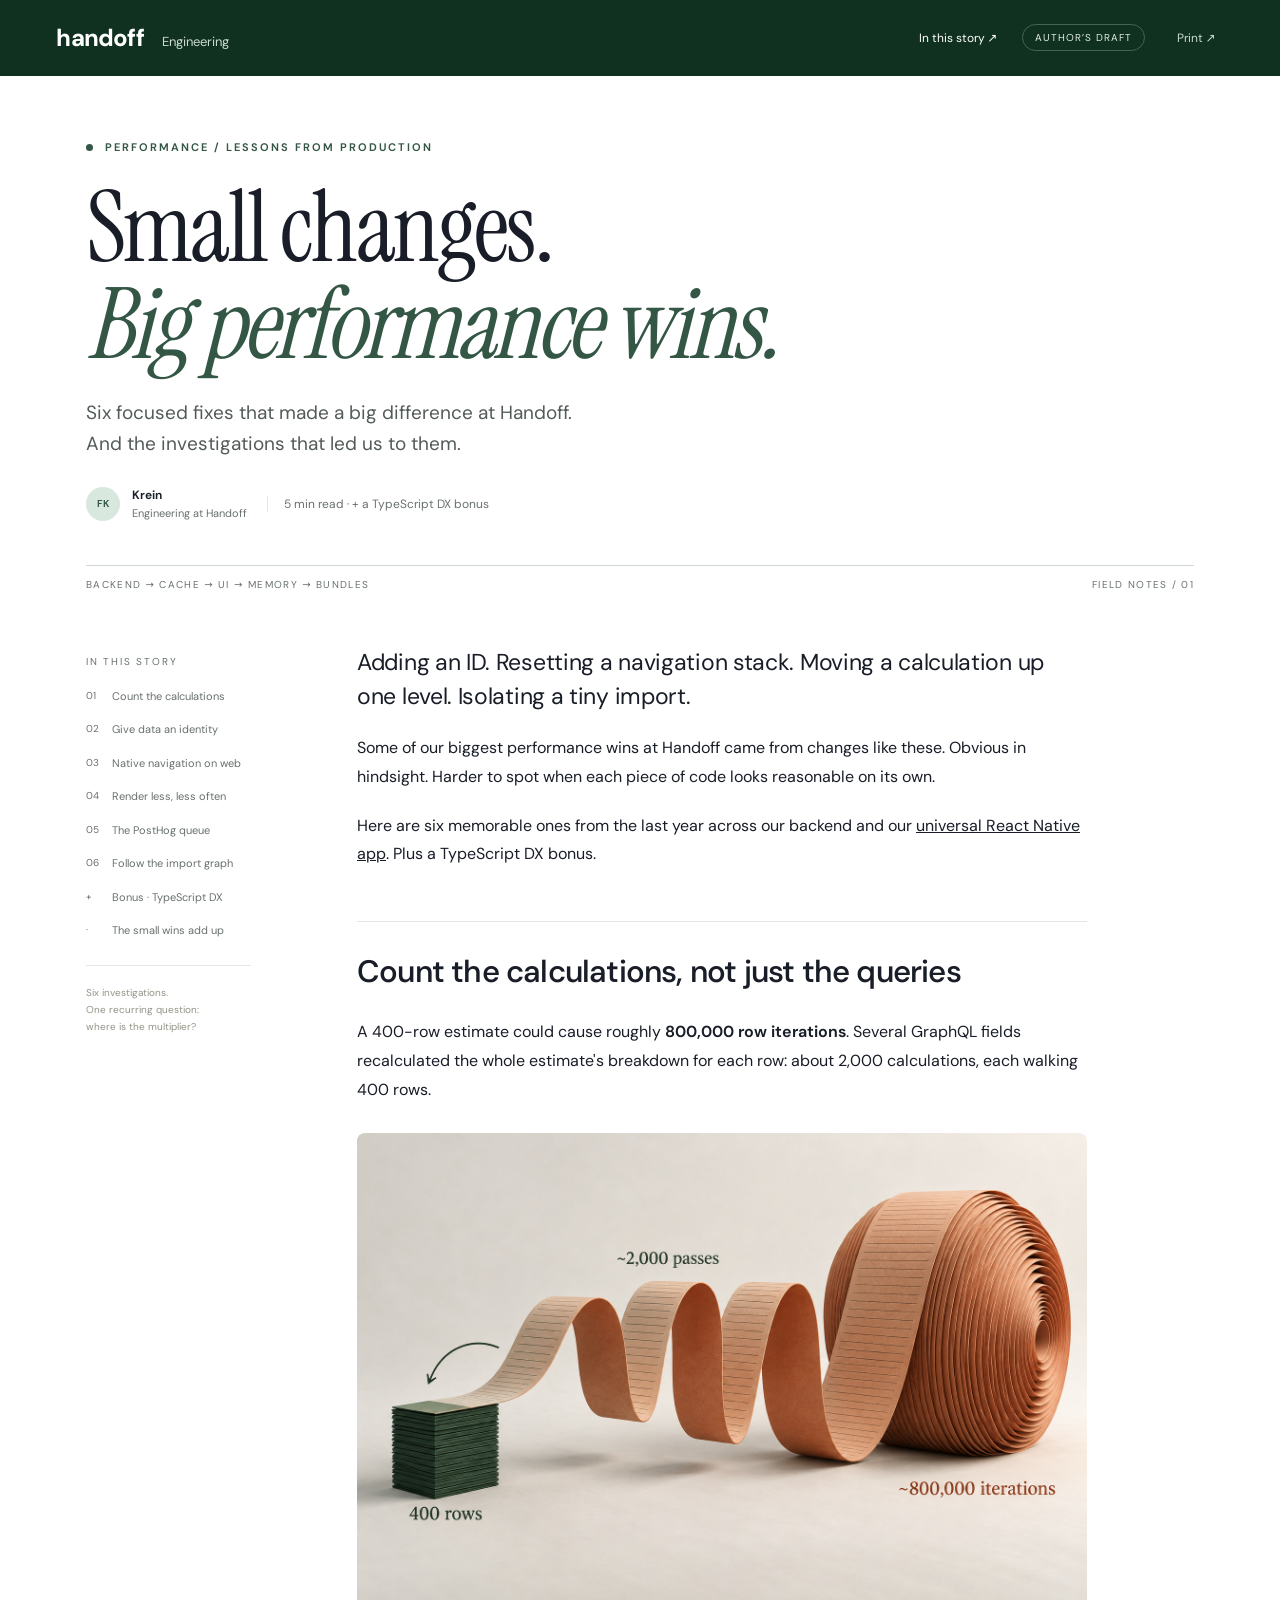
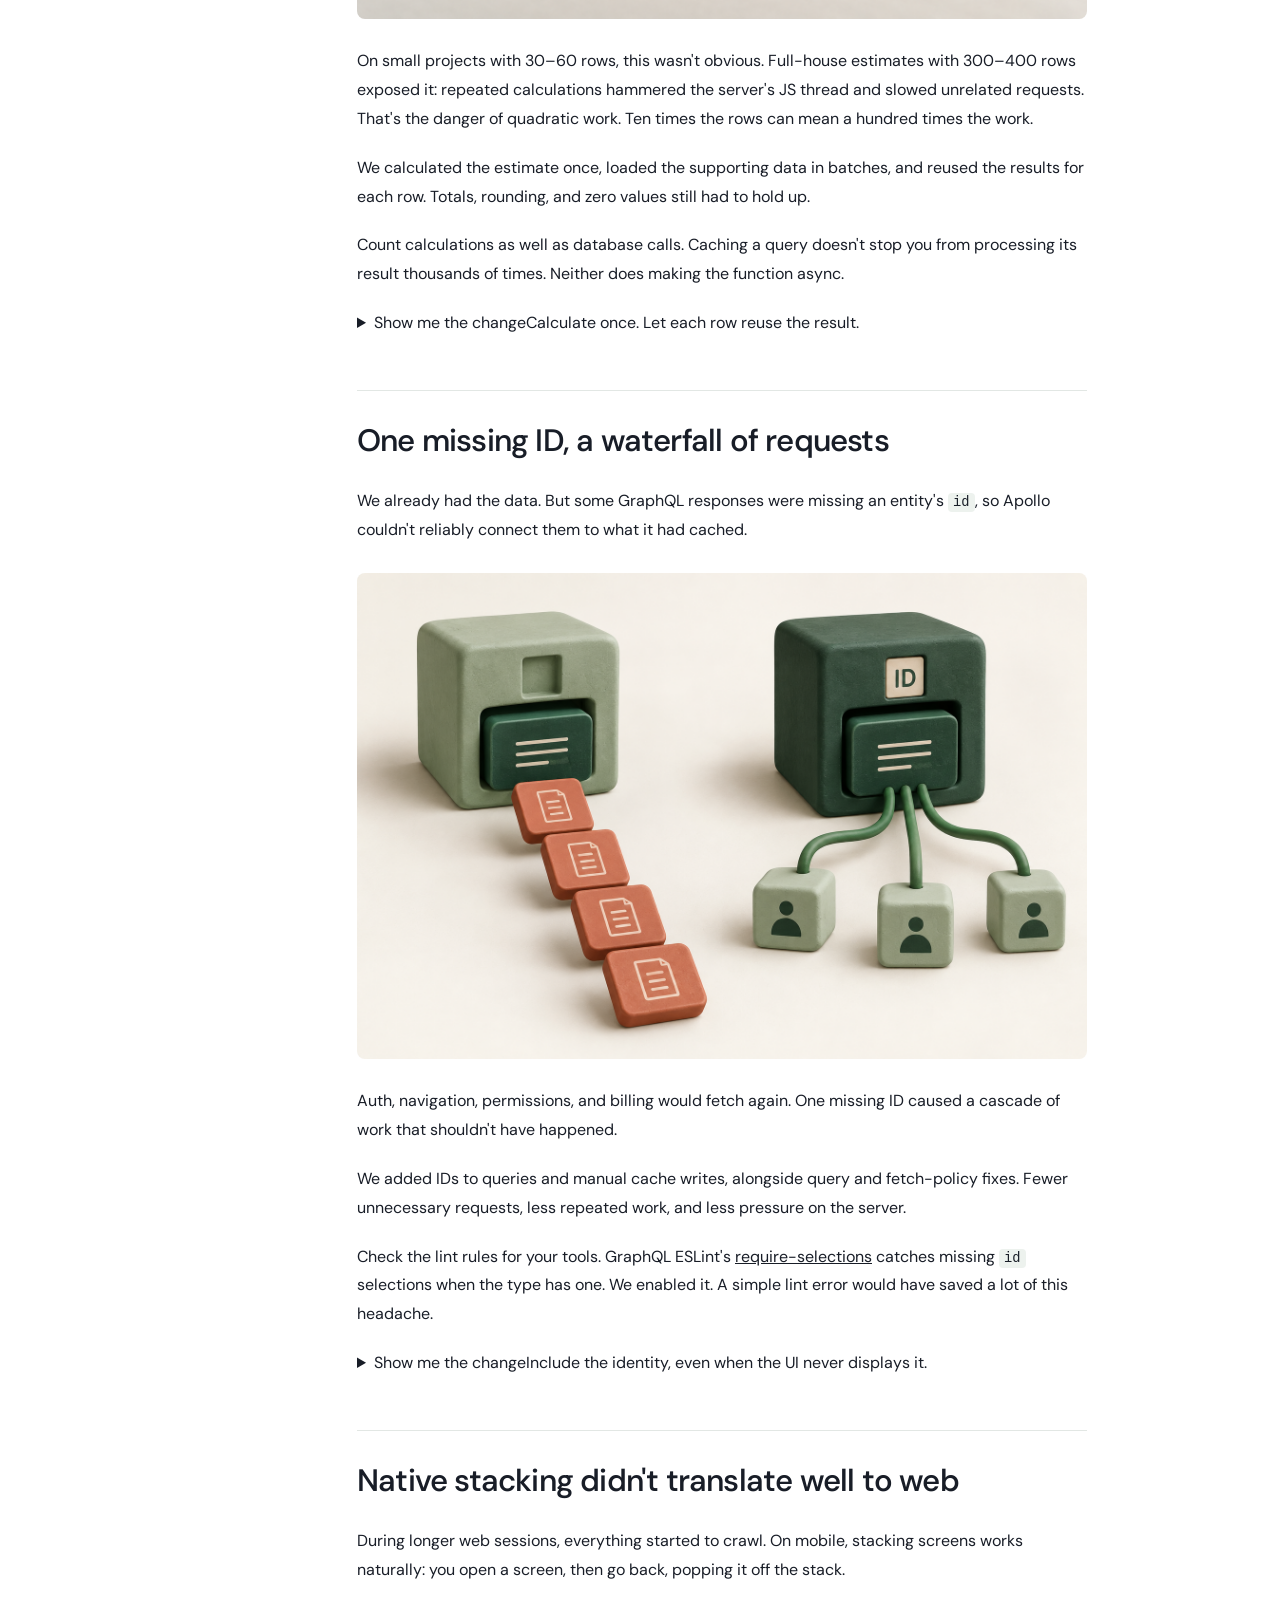
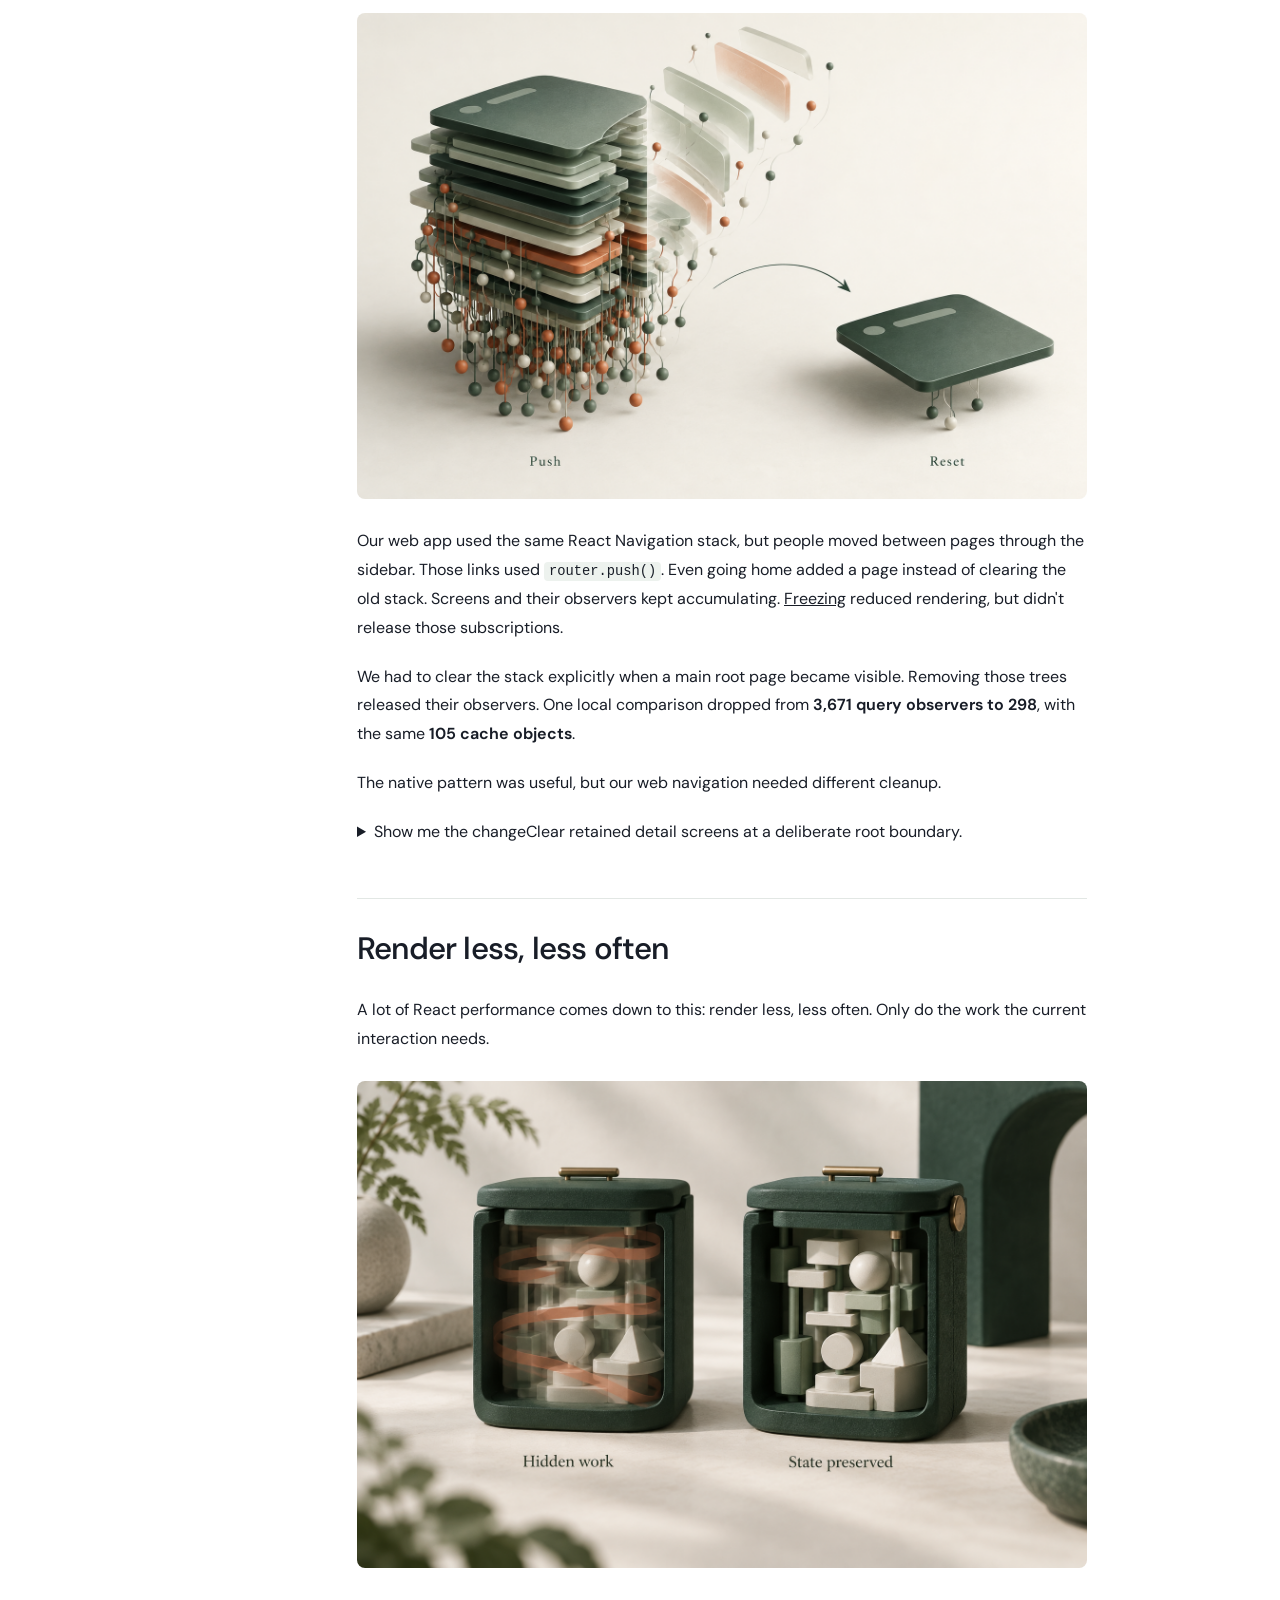
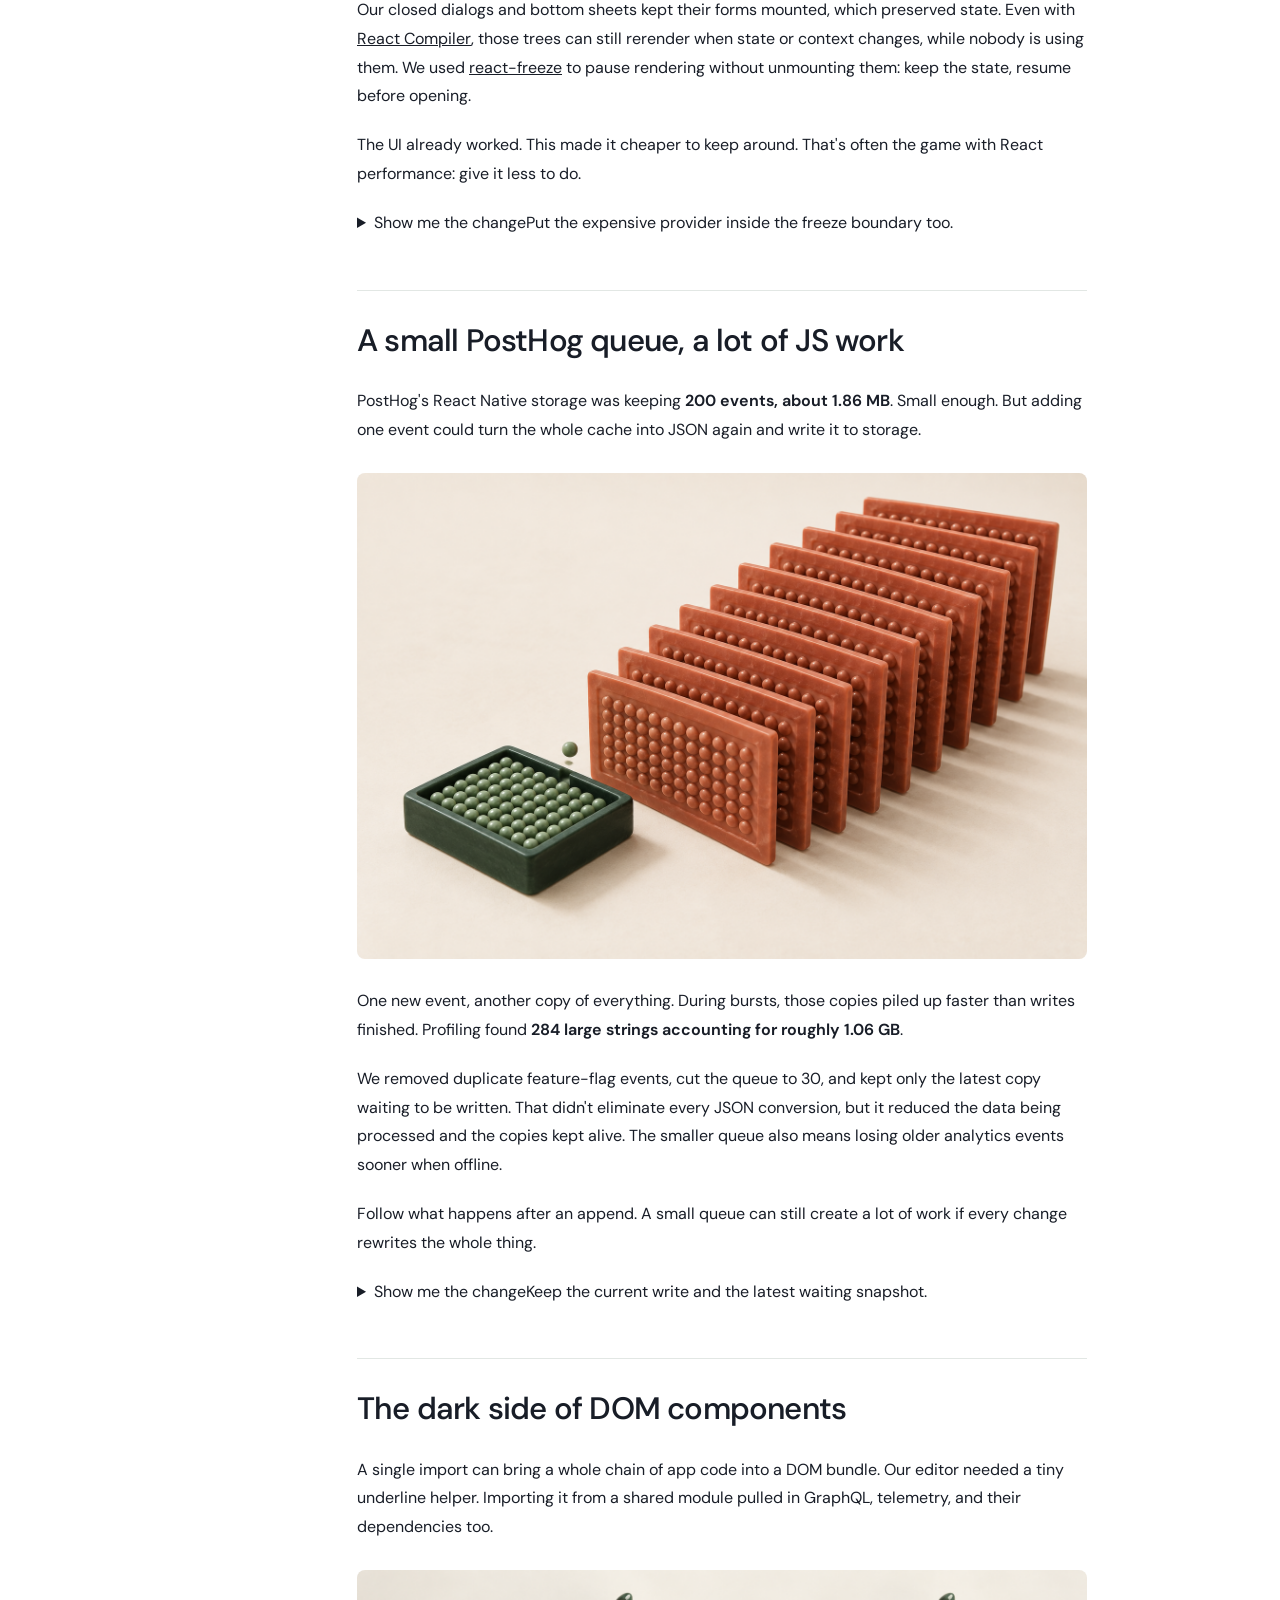
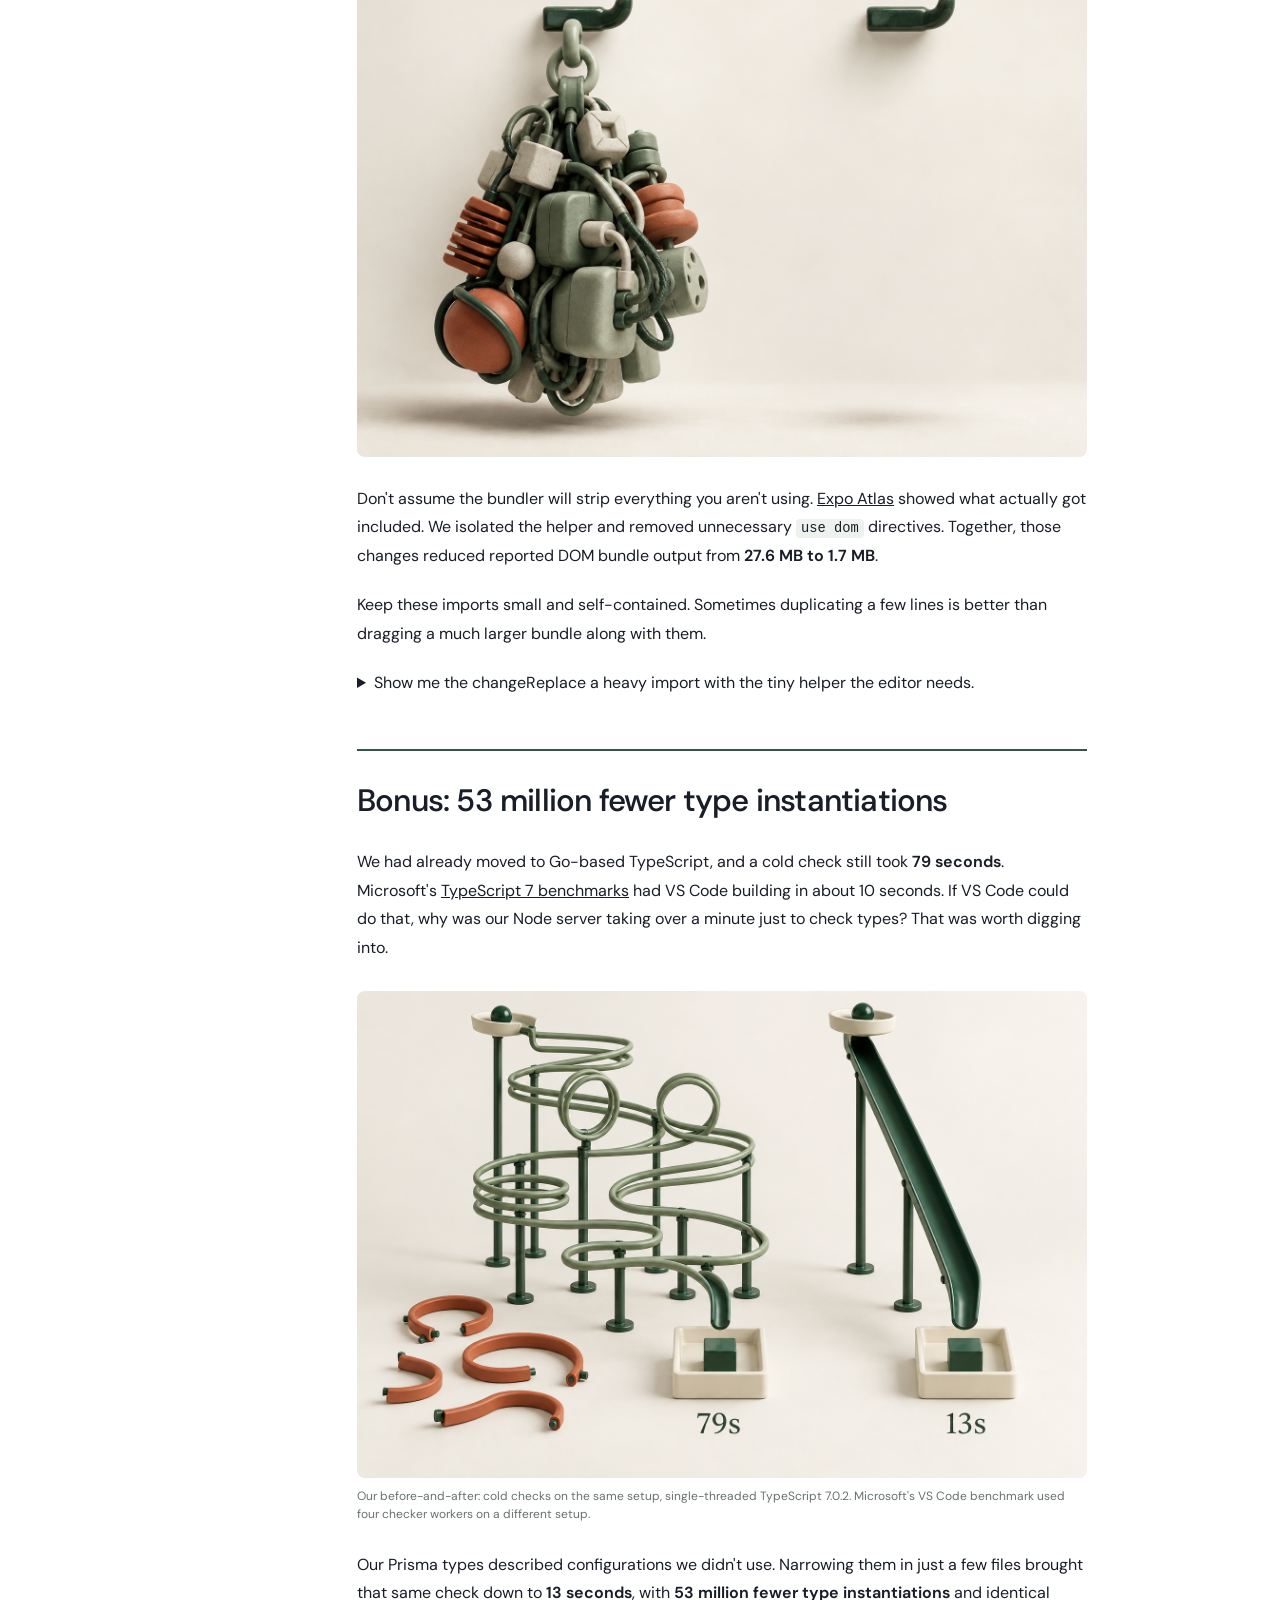
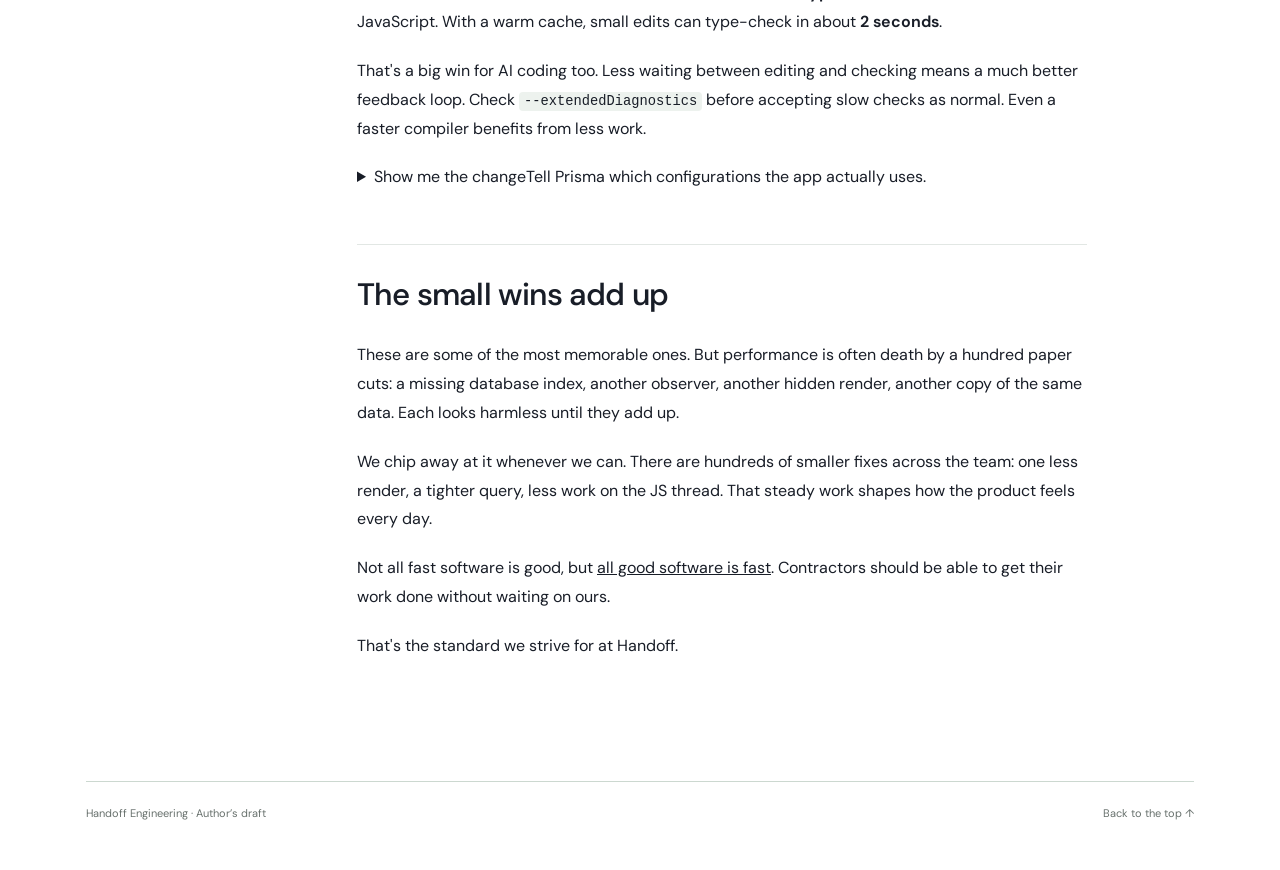
==== public/index.html @ d1b52119 "feat(blog): add implementation deep dives to every performance lesson" ====
<!doctype html>
<html lang="en">
  <head>
    <meta charset="utf-8" />
    <meta name="viewport" content="width=device-width, initial-scale=1" />
    <meta
      name="description"
      content="Six performance lessons from Handoff: repeated calculations, cache identity, retained screens, hidden sheets, serialized copies, and DOM bundles. Plus a TypeScript DX bonus."
    />
    <meta name="robots" content="noindex" />
    <meta property="og:type" content="article" />
    <meta property="og:title" content="Small changes, big performance wins" />
    <meta property="og:description" content="Six performance lessons from Handoff, plus a TypeScript DX bonus. By Krein." />
    <meta property="og:url" content="https://handoff-performance-lessons.fkrein.workers.dev/" />
    <meta property="og:image" content="https://handoff-performance-lessons.fkrein.workers.dev/images/01-quadratic-work.png" />
    <meta property="og:image:alt" content="A small stack of estimate rows becomes a huge looping ribbon of repeated work." />
    <meta name="twitter:card" content="summary_large_image" />
    <title>Small changes, big performance wins — Handoff Engineering</title>
    <style>
      @font-face {
        font-family: Instrument;
        src: url(serif.woff2) format('woff2');
        font-display: swap;
      }
      @font-face {
        font-family: DM;
        src: url(sans.woff2) format('woff2');
        font-weight: 100 900;
        font-display: swap;
      }
      :root {
        --bg: #f6f4ee;
        --ink: #252920;
        --muted: #707367;
        --line: #dedfd4;
        --orange: #bc4e2b;
        --green: #3c5747;
        --paper: #fffef9;
      }
      * {
        box-sizing: border-box;
      }
      html {
        scroll-behavior: smooth;
        scroll-padding-top: 100px;
      }
      body {
        margin: 0;
        background: var(--bg);
        color: var(--ink);
        font-family: DM, system-ui, sans-serif;
        -webkit-font-smoothing: antialiased;
      }
      a {
        color: inherit;
      }
      button {
        font: inherit;
        cursor: pointer;
      }
      header {
        height: 76px;
        display: flex;
        align-items: center;
        justify-content: space-between;
        border-bottom: 1px solid var(--line);
        padding: 0 4.4vw;
        gap: 16px;
      }
      .brand {
        text-decoration: none;
        font-weight: 750;
        letter-spacing: -0.8px;
        font-size: 24px;
      }
      .brand span {
        font-weight: 400;
        color: var(--muted);
        font-size: 13px;
        letter-spacing: 0;
        margin-left: 18px;
      }
      .top-actions {
        display: flex;
        align-items: center;
        gap: 24px;
        font-size: 12px;
      }
      .top-actions a {
        text-decoration: none;
      }
      .draft-pill {
        border: 1px solid var(--line);
        border-radius: 30px;
        padding: 6px 12px;
        font-size: 10px;
        text-transform: uppercase;
        letter-spacing: 1px;
      }
      .print {
        border: 0;
        background: none;
        padding: 8px;
        color: var(--muted);
      }
      .reading-progress {
        position: fixed;
        top: 0;
        left: 0;
        height: 3px;
        background: var(--orange);
        width: 0;
        z-index: 20;
      }
      .hero {
        max-width: 1180px;
        margin: auto;
        padding: 76px 36px 54px;
      }
      .eyebrow {
        text-transform: uppercase;
        letter-spacing: 2px;
        color: var(--orange);
        font-size: 11px;
        font-weight: 650;
        display: flex;
        gap: 12px;
        align-items: center;
      }
      .eyebrow:before {
        content: '';
        width: 7px;
        height: 7px;
        background: var(--orange);
        border-radius: 50%;
      }
      h1 {
        font-family: Instrument, Georgia, serif;
        font-size: clamp(60px, 7.7vw, 104px);
        line-height: 0.98;
        letter-spacing: -2.8px;
        font-weight: 400;
        margin: 26px 0 25px;
      }
      h1 em {
        font-weight: 400;
        color: var(--orange);
      }
      .dek {
        font-size: 19px;
        line-height: 1.6;
        color: #606456;
        max-width: 550px;
        margin-bottom: 28px;
      }
      .byline {
        display: flex;
        align-items: center;
        gap: 12px;
        font-size: 12px;
      }
      .avatar {
        height: 34px;
        width: 34px;
        background: #e1e6d6;
        color: var(--green);
        display: grid;
        place-items: center;
        border-radius: 50%;
        font-size: 10px;
        font-weight: 650;
      }
      .byline strong {
        font-weight: 650;
      }
      .byline small {
        display: block;
        color: var(--muted);
        font-size: 11px;
        margin-top: 3px;
      }
      .byline .readtime {
        border-left: 1px solid var(--line);
        padding-left: 16px;
        margin-left: 8px;
        color: var(--muted);
      }
      .hero-rule {
        display: flex;
        justify-content: space-between;
        border-top: 1px solid var(--ink);
        padding-top: 12px;
        margin-top: 44px;
        color: var(--muted);
        font-size: 10px;
        text-transform: uppercase;
        letter-spacing: 1.3px;
      }
      .layout {
        max-width: 1180px;
        margin: auto;
        display: grid;
        grid-template-columns: 205px minmax(0, 730px);
        column-gap: 66px;
        padding: 0 36px 100px;
        align-items: start;
      }
      .contents {
        position: sticky;
        top: 44px;
        padding-top: 10px;
      }
      .contents-title {
        font-size: 10px;
        text-transform: uppercase;
        letter-spacing: 1.8px;
        color: var(--muted);
        margin-bottom: 20px;
      }
      .contents a {
        display: flex;
        gap: 10px;
        text-decoration: none;
        font-size: 11px;
        line-height: 1.5;
        margin: 0 0 17px;
        color: var(--muted);
        transition: color 0.2s;
      }
      .contents a span {
        font-size: 10px;
        min-width: 16px;
        font-variant-numeric: tabular-nums;
      }
      .contents a:hover,
      .contents a.active {
        color: var(--orange);
      }
      .contents .bottom-note {
        font-size: 10px;
        line-height: 1.7;
        color: #929487;
        border-top: 1px solid var(--line);
        padding-top: 18px;
        margin-top: 26px;
        max-width: 165px;
      }
      article {
        min-width: 0;
        font-size: 16px;
        line-height: 1.85;
      }
      article > p:first-child {
        font-size: 23px;
        line-height: 1.5;
        letter-spacing: -0.3px;
        margin-top: 0;
      }
      p {
        margin: 0 0 23px;
      }
      strong {
        font-weight: 650;
      }
      h2 {
        font-family: Instrument, Georgia, serif;
        font-weight: 400;
        font-size: 42px;
        line-height: 1.12;
        letter-spacing: -0.6px;
        margin: 0 0 26px;
        max-width: 650px;
      }
      .essay-section {
        margin-top: 65px;
        padding-top: 36px;
        border-top: 1px solid var(--line);
      }
      .essay-section > p:last-child strong {
        font-weight: 400;
      }
      code {
        font-size: 0.86em;
        background: #eaece2;
        padding: 2px 5px;
        border-radius: 4px;
      }
      ol {
        padding-left: 23px;
        margin: 20px 0 28px;
      }
      li {
        padding-left: 6px;
        margin-bottom: 9px;
      }
      table {
        border-collapse: collapse;
        width: 100%;
        font-size: 12px;
        line-height: 1.5;
        margin: 28px 0 32px;
      }
      th {
        text-align: left;
        color: var(--muted);
        font-size: 10px;
        text-transform: uppercase;
        letter-spacing: 0.6px;
        font-weight: 600;
      }
      td,
      th {
        padding: 14px 10px;
        border-bottom: 1px solid var(--line);
      }
      th:first-child,
      td:first-child {
        padding-left: 0;
      }
      td:not(:first-child) {
        font-variant-numeric: tabular-nums;
      }
      .visual {
        background: var(--paper);
        border: 1px solid var(--line);
        border-radius: 4px;
        margin: 30px 0 32px;
        padding: 25px 26px 20px;
        font-size: 13px;
        line-height: 1.5;
      }
      .fig-label {
        font-size: 9px;
        text-transform: uppercase;
        letter-spacing: 1.4px;
        color: var(--muted);
        display: flex;
        align-items: center;
        justify-content: space-between;
        gap: 12px;
        margin-bottom: 27px;
      }
      .fig-label > span {
        font-size: 8px;
        background: #ecefe4;
        color: var(--green);
        padding: 4px 7px;
        border-radius: 3px;
        white-space: nowrap;
      }
      figcaption {
        font-size: 10px;
        line-height: 1.7;
        color: var(--muted);
        margin-top: 20px;
      }
      .equation {
        display: flex;
        justify-content: space-between;
        align-items: center;
        gap: 10px;
        padding: 0 0 25px;
      }
      .equation output {
        font-family: Instrument, Georgia, serif;
        font-size: 43px;
        line-height: 1.2;
        letter-spacing: -1px;
        font-variant-numeric: lining-nums tabular-nums;
      }
      .equation small {
        display: block;
        font-size: 10px;
        color: var(--muted);
        margin-top: 5px;
      }
      .equation b {
        font-weight: 400;
        font-size: 20px;
        color: #a8ad9e;
      }
      .accent {
        color: var(--orange);
      }
      .slider-label {
        display: flex;
        justify-content: space-between;
        font-size: 10px;
        color: var(--muted);
        margin-top: 10px;
      }
      input[type='range'] {
        width: 100%;
        accent-color: var(--orange);
        margin: 13px 0 20px;
        cursor: pointer;
      }
      .once {
        background: #edf1e5;
        padding: 13px 15px;
        display: flex;
        justify-content: space-between;
        gap: 16px;
        font-size: 10px;
        color: var(--green);
        align-items: center;
      }
      .once strong {
        font-size: 12px;
        white-space: nowrap;
      }
      .flow {
        display: flex;
        align-items: stretch;
        gap: 10px;
      }
      .flow > div {
        flex: 1;
        min-width: 0;
        background: #f0f2e9;
        padding: 14px 10px;
      }
      .flow .bad {
        background: #f8e9df;
      }
      .flow small {
        font-size: 9px;
        color: var(--muted);
      }
      .flow strong {
        display: block;
        font-size: 11px;
        margin: 6px 0;
      }
      .flow span {
        font-size: 9px;
        color: var(--muted);
        display: block;
      }
      .flow i {
        align-self: center;
        font-style: normal;
        color: var(--muted);
      }
      .result-line {
        border-top: 1px solid var(--line);
        margin-top: 23px;
        padding-top: 15px;
        display: flex;
        justify-content: space-between;
        align-items: center;
        gap: 12px;
        font-size: 10px;
      }
      .result-line > span {
        color: var(--muted);
      }
      .result-line strong {
        color: var(--green);
        text-align: right;
        font-size: 11px;
      }
      .result-line s {
        color: var(--muted);
        font-weight: 400;
      }
      .bar-row {
        display: grid;
        grid-template-columns: 43px 1fr 55px;
        align-items: center;
        gap: 13px;
        margin: 17px 0;
        font-size: 10px;
      }
      .bar-row strong {
        text-align: right;
        font-variant-numeric: tabular-nums;
      }
      .bar-track {
        background: #f0f0e8;
        height: 20px;
      }
      .bar {
        height: 100%;
        min-width: 4px;
      }
      .bar.before {
        background: #dba18a;
      }
      .bar.after {
        background: var(--green);
      }
      .states {
        display: grid;
        grid-template-columns: repeat(3, 1fr);
        gap: 20px;
      }
      .states > div {
        border-right: 1px solid var(--line);
      }
      .states > div:last-child {
        border: 0;
      }
      .state-dot {
        width: 12px;
        height: 12px;
        display: block;
        margin-bottom: 18px;
        border-radius: 50%;
      }
      .live {
        background: var(--orange);
      }
      .frozen {
        background: #91a9b6;
      }
      .released {
        border: 1px dashed var(--green);
      }
      .states h3 {
        font-family: Instrument, Georgia, serif;
        font-size: 26px;
        font-weight: 400;
        margin: 0 0 8px;
      }
      .states p {
        font-size: 10px;
        color: var(--muted);
        margin: 0;
        line-height: 1.7;
      }
      .memory {
        display: flex;
        justify-content: space-around;
        align-items: center;
        padding: 0 0 12px;
        text-align: center;
      }
      .memory strong {
        display: block;
        font-family: Instrument, Georgia, serif;
        font-size: 36px;
        font-weight: 400;
        margin-top: 14px;
      }
      .memory span {
        display: block;
        font-size: 10px;
        color: var(--muted);
      }
      .queue-icon {
        width: 46px;
        height: 55px;
        background: #e4ebd9;
        border: 1px solid #c3d0b3;
        display: grid;
        place-items: center;
        margin: auto;
        color: var(--green);
        font-size: 33px;
      }
      .copy-arrow {
        font-size: 9px;
        color: var(--muted);
      }
      .copy-arrow b {
        display: block;
        font-size: 20px;
        letter-spacing: 5px;
        margin-top: 8px;
        color: #b6baa9;
      }
      .paper-stack {
        position: relative;
        width: 60px;
        height: 55px;
        margin: auto;
      }
      .paper-stack i {
        position: absolute;
        width: 40px;
        height: 48px;
        top: 0;
        left: 0;
        border: 1px solid #d7aa92;
        background: #f5ddcd;
        transform: rotate(-10deg);
      }
      .paper-stack i:nth-child(2) {
        left: 7px;
        top: 2px;
        transform: rotate(0);
      }
      .paper-stack i:nth-child(3) {
        left: 14px;
        top: 4px;
        transform: rotate(8deg);
      }
      .paper-stack i:nth-child(4) {
        left: 21px;
        top: 6px;
        transform: rotate(15deg);
      }
      .import-map {
        display: flex;
        align-items: center;
        gap: 25px;
        margin-bottom: 17px;
      }
      .import-node {
        padding: 12px 16px;
        border: 1px solid #c7ccbd;
        white-space: nowrap;
        font-size: 11px;
      }
      .import-path {
        border-left: 2px solid #d99b7e;
        padding-left: 16px;
        position: relative;
      }
      .import-path:before {
        content: '';
        position: absolute;
        width: 25px;
        left: -27px;
        top: 50%;
        height: 1px;
        background: #c7ccbd;
      }
      .import-path span {
        font-size: 11px;
        display: block;
      }
      .import-path b {
        font-size: 9px;
        font-weight: 400;
        color: var(--orange);
      }
      .clean .import-path {
        border-color: var(--green);
      }
      .clean .import-path b {
        color: var(--green);
      }
      .bonus {
        border-top: 2px solid var(--green);
      }
      .dx-visual {
        background: #eff2e8;
        border-color: #d7ddc9;
      }
      .dx-metric {
        display: flex;
        align-items: center;
        gap: 24px;
        margin-bottom: 26px;
      }
      .dx-metric > strong {
        font-family: Instrument, Georgia, serif;
        font-size: 86px;
        line-height: 1;
        font-weight: 400;
        color: var(--green);
        letter-spacing: -4px;
      }
      .dx-metric > strong span {
        font-size: 54px;
      }
      .dx-metric > div {
        font-size: 14px;
      }
      .dx-metric small {
        display: block;
        font-size: 11px;
        color: var(--muted);
        margin-top: 4px;
      }
      footer {
        max-width: 1108px;
        margin: 0 auto;
        border-top: 1px solid var(--ink);
        padding: 24px 0 50px;
        display: flex;
        justify-content: space-between;
        font-size: 11px;
        color: var(--muted);
      }
      footer a {
        text-decoration: none;
      }
      .mobile-contents {
        display: none;
      }
      .sr-only {
        position: absolute;
        width: 1px;
        height: 1px;
        padding: 0;
        margin: -1px;
        overflow: hidden;
        clip: rect(0, 0, 0, 0);
        white-space: nowrap;
        border: 0;
      }
      a:focus-visible,
      button:focus-visible,
      input:focus-visible,
      summary:focus-visible {
        outline: 2px solid var(--orange);
        outline-offset: 5px;
      }
      @media (min-width: 1500px) {
        .hero {
          padding-top: 100px;
        }
        .layout {
          column-gap: 90px;
        }
      }
      @media (max-width: 1000px) {
        .layout {
          grid-template-columns: 160px minmax(0, 1fr);
          gap: 35px;
        }
        .contents a {
          font-size: 10px;
        }
        .equation output {
          font-size: 35px;
        }
        .hero {
          padding-top: 55px;
        }
        footer {
          margin: 0 36px;
        }
      }
      @media (max-width: 760px) {
        header {
          height: 65px;
          padding: 0 23px;
        }
        .brand {
          font-size: 22px;
        }
        .brand span {
          display: none;
        }
        .top-actions {
          gap: 12px;
        }
        .top-actions > a {
          display: none;
        }
        .print {
          font-size: 11px;
        }
        .hero {
          padding: 43px 23px 29px;
        }
        h1 {
          font-size: 65px;
          letter-spacing: -1.6px;
          line-height: 1.01;
          margin: 24px 0;
        }
        .dek {
          font-size: 16px;
          line-height: 1.6;
        }
        .hero-rule {
          margin-top: 29px;
          font-size: 8px;
          letter-spacing: 0.7px;
        }
        .eyebrow {
          font-size: 9px;
          letter-spacing: 1.5px;
        }
        .layout {
          display: block;
          padding: 0 23px 65px;
        }
        .contents {
          display: none;
        }
        .mobile-contents {
          display: block;
          margin: 0 0 30px;
          border-bottom: 1px solid var(--line);
          padding: 0 0 16px;
          font-size: 11px;
        }
        .mobile-contents summary {
          cursor: pointer;
          color: var(--muted);
        }
        .mobile-contents nav {
          display: grid;
          gap: 11px;
          padding-top: 20px;
        }
        .mobile-contents a {
          text-decoration: none;
        }
        .mobile-contents a span {
          display: inline-block;
          width: 30px;
          color: var(--orange);
        }
        article {
          font-size: 15px;
          line-height: 1.85;
        }
        article > p:first-child {
          font-size: 22px;
        }
        h2 {
          font-size: 36px;
          margin-bottom: 22px;
        }
        .essay-section {
          margin-top: 46px;
          padding-top: 28px;
        }
        .visual {
          padding: 20px 16px 17px;
          margin: 25px -5px;
          border-radius: 3px;
        }
        .fig-label {
          font-size: 8px;
          letter-spacing: 0.7px;
          margin-bottom: 22px;
        }
        .fig-label > span {
          font-size: 7px;
        }
        .equation {
          gap: 7px;
        }
        .equation output {
          font-size: 32px;
          letter-spacing: -0.7px;
        }
        .equation small {
          font-size: 8px;
          max-width: 88px;
        }
        .equation b {
          font-size: 14px;
        }
        .once {
          display: block;
          font-size: 9px;
          padding: 12px;
        }
        .once strong {
          display: block;
          margin-top: 5px;
        }
        .flow {
          gap: 5px;
        }
        .flow > div {
          padding: 9px 7px;
        }
        .flow small {
          font-size: 8px;
        }
        .flow strong {
          font-size: 10px;
        }
        .flow span {
          font-size: 8px;
        }
        .flow i {
          font-size: 11px;
        }
        .result-line {
          align-items: start;
          font-size: 9px;
          gap: 14px;
        }
        .result-line strong {
          font-size: 10px;
        }
        .states {
          gap: 12px;
        }
        .states h3 {
          font-size: 23px;
        }
        .states p {
          font-size: 9px;
        }
        .memory strong {
          font-size: 31px;
        }
        .memory span {
          font-size: 9px;
        }
        .copy-arrow {
          font-size: 8px;
          max-width: 70px;
        }
        .import-node {
          padding: 10px;
          font-size: 10px;
        }
        .import-map {
          gap: 20px;
        }
        .import-path {
          padding-left: 10px;
        }
        .import-path:before {
          width: 20px;
          left: -22px;
        }
        .import-path span {
          font-size: 10px;
        }
        .import-path b {
          font-size: 8px;
        }
        table {
          font-size: 10px;
        }
        th {
          font-size: 8px;
        }
        td,
        th {
          padding: 12px 7px;
        }
        footer {
          margin: 0 23px;
          padding-bottom: 30px;
          font-size: 10px;
          gap: 20px;
        }
        .dx-metric > strong {
          font-size: 76px;
        }
        .byline .readtime {
          font-size: 10px;
        }
        .bar-row {
          grid-template-columns: 38px 1fr 48px;
          gap: 9px;
        }
      }
      @media (prefers-reduced-motion: reduce) {
        html {
          scroll-behavior: auto;
        }
        * {
          transition: none !important;
        }
      }
      @media print {
        body {
          background: white;
        }
        header,
        .contents,
        .mobile-contents,
        .reading-progress,
        .print {
          display: none;
        }
        .hero {
          padding-top: 20px;
        }
        .hero h1 {
          font-size: 68px;
        }
        .layout {
          display: block;
          max-width: 800px;
        }
        .visual {
          break-inside: avoid;
        }
        h2 {
          break-after: avoid;
        }
        footer {
          display: none;
        }
        .essay-section {
          margin-top: 30px;
        }
        .hero-rule {
          margin-top: 20px;
        }
        input[type='range'] {
          display: none;
        }
      }
      .route-example {
        padding: 16px;
        background: #f6eee6;
        margin: 0 0 14px;
      }
      .route-example > small {
        font-size: 9px;
        color: var(--muted);
      }
      .route-chips {
        display: flex;
        flex-wrap: wrap;
        align-items: center;
        gap: 7px;
        margin-top: 12px;
      }
      .route-chips > span {
        background: #e4ebd9;
        border: 1px solid #bdcbb1;
        padding: 7px 10px;
        font-size: 10px;
      }
      .route-chips .retained {
        background: #f4ddce;
        border: 1px dashed #ce9f81;
      }
      .route-chips > i {
        font-size: 10px;
        font-style: normal;
        color: var(--green);
      }
      .route-example p {
        font-size: 10px;
        color: var(--muted);
        margin: 12px 0 0;
      }
      .route-example.cleaned {
        background: #edf1e5;
      }
      .repeat-note {
        font-size: 10px;
        color: var(--orange);
        padding: 14px 0;
        border-bottom: 1px solid var(--line);
      }
      .queue-work {
        display: grid;
        grid-template-columns: repeat(3, 1fr);
        gap: 16px;
        margin-top: 20px;
      }
      .queue-work strong {
        display: block;
        font-size: 10px;
        color: var(--green);
      }
      .queue-work small {
        display: block;
        font-size: 9px;
        color: var(--muted);
        line-height: 1.6;
        margin-top: 6px;
      }
      @media (max-width: 760px) {
        h1 {
          font-size: 57px;
        }
        .route-chips > span {
          font-size: 9px;
          padding: 7px;
        }
        .queue-work {
          gap: 10px;
        }
        .queue-work strong {
          font-size: 9px;
        }
        .queue-work small {
          font-size: 8px;
        }
      }
    </style>

    <style id="handoff-blog-polish">
      :root {
        --bg: #ffffff;
        --ink: #181d27;
        --muted: #68716d;
        --line: #e2e7e4;
        --orange: #335645;
        --green: #335645;
        --paper: #f9fbf9;
      }
      header {
        background: #113120;
        color: #fff;
        border-bottom-color: #113120;
      }
      .brand span,
      .print {
        color: #c9d9cf;
      }
      .draft-pill {
        border-color: #456452;
        color: #e3ede7;
      }
      .reading-progress {
        background: #80c99c;
      }
      .dek {
        color: #535b58;
      }
      .hero {
        padding-top: 64px;
      }
      .avatar {
        background: #d8e8df;
      }
      .hero-rule {
        border-top-color: #ccd8d0;
      }
      h2 {
        font-family: DM, system-ui, sans-serif;
        font-size: 31px;
        font-weight: 550;
        line-height: 1.3;
        letter-spacing: -0.8px;
      }
      article {
        line-height: 1.8;
      }
      p {
        margin-bottom: 20px;
      }
      .essay-section {
        margin-top: 52px;
        padding-top: 30px;
      }
      .visual {
        border-radius: 8px;
      }
      .fig-label > span,
      .once,
      .flow > div {
        background: #eaf2ed;
      }
      .flow .bad {
        background: #f4ebe5;
      }
      code {
        background: #edf2ee;
      }
      .bar-track {
        background: #e8ede9;
      }
      .dx-visual {
        background: #eff6f1;
        border-color: #d7e5dc;
      }
      .route-example.cleaned {
        background: #edf5ef;
      }
      .route-chips > span {
        background: #dcecdf;
        border-color: #bfd5c5;
      }
      .route-chips .retained {
        background: #f4e9e1;
        border-color: #c9ae99;
      }
      th {
        color: #53675b;
      }
      footer {
        border-top-color: #ccd8d0;
      }
      @media (max-width: 760px) {
        .hero {
          padding-top: 40px;
        }
        h2 {
          font-size: 27px;
          letter-spacing: -0.6px;
        }
        .essay-section {
          margin-top: 40px;
          padding-top: 25px;
        }
        .visual {
          border-radius: 6px;
        }
      }
      @media print {
        .hero {
          padding-top: 20px;
        }
      }
    </style>
    <style id="cache-waterfall-styles">
      .cache-cascade {
        padding: 25px 26px 18px;
      }
      .cascade-trigger {
        display: flex;
        align-items: center;
        gap: 12px;
        background: #f7ece5;
        border: 1px solid #ebd4c5;
        border-radius: 6px;
        padding: 15px;
      }
      .cascade-warning {
        display: grid;
        place-items: center;
        width: 24px;
        height: 24px;
        flex-shrink: 0;
        border: 1px solid #be8566;
        color: #97522d;
        border-radius: 50%;
        font-size: 13px;
        font-weight: 600;
      }
      .cascade-trigger strong {
        font-size: 12px;
        font-weight: 600;
        color: #744c36;
        display: block;
      }
      .cascade-trigger small {
        font-size: 10px;
        color: #917460;
        display: block;
        margin-top: 4px;
      }
      .cascade-down {
        margin-left: auto;
        color: #b9805d;
        font-size: 23px;
      }
      .waterfall-label {
        display: flex;
        justify-content: space-between;
        font-size: 8px;
        text-transform: uppercase;
        letter-spacing: 0.6px;
        color: var(--muted);
        margin: 24px 0 13px;
      }
      .waterfall-row {
        display: grid;
        grid-template-columns: 106px minmax(0, 1fr);
        align-items: center;
        min-height: 36px;
        gap: 14px;
      }
      .waterfall-row > span {
        font-size: 10px;
        color: #57625c;
      }
      .waterfall-track {
        height: 36px;
        position: relative;
        border-left: 1px solid #e3e8e3;
        background: repeating-linear-gradient(
          to right,
          transparent 0,
          transparent calc(25% - 1px),
          #e7ebe6 calc(25% - 1px),
          #e7ebe6 25%
        );
      }
      .waterfall-track b {
        position: absolute;
        left: var(--start);
        top: 5px;
        width: var(--length);
        height: 25px;
        border: 1px solid #d4a68b;
        border-left: 3px solid #b67850;
        border-radius: 3px;
        background: #efd5c3;
        display: flex;
        align-items: center;
        padding-left: 9px;
        font-size: 9px;
        font-weight: 500;
        color: #7d5035;
      }
      .cache-resolved {
        display: flex;
        align-items: center;
        gap: 12px;
        background: #eaf3ed;
        border: 1px solid #d6e5db;
        border-radius: 6px;
        padding: 15px;
        margin-top: 21px;
      }
      .cache-check {
        display: grid;
        place-items: center;
        height: 24px;
        width: 24px;
        flex-shrink: 0;
        border-radius: 50%;
        background: #d3e6d9;
        color: #335645;
        font-size: 12px;
      }
      .cache-resolved strong {
        display: block;
        font-size: 11px;
        color: #335645;
        font-weight: 600;
      }
      .cache-resolved small {
        display: block;
        font-size: 10px;
        color: #66796d;
        margin-top: 4px;
      }
      .cache-cascade figcaption {
        margin-top: 13px;
        font-size: 9px;
      }
      @media (max-width: 760px) {
        .cache-cascade {
          padding: 20px 16px 16px;
        }
        .cascade-trigger {
          padding: 12px 10px;
          gap: 9px;
        }
        .cascade-trigger strong {
          font-size: 10px;
        }
        .cascade-trigger small {
          font-size: 9px;
        }
        .cascade-down {
          font-size: 18px;
        }
        .waterfall-row {
          grid-template-columns: 79px minmax(0, 1fr);
          gap: 9px;
          min-height: 34px;
        }
        .waterfall-row > span {
          font-size: 9px;
        }
        .waterfall-track {
          height: 34px;
        }
        .waterfall-track b {
          font-size: 8px;
          padding-left: 5px;
          height: 23px;
        }
        .waterfall-label {
          font-size: 7px;
          letter-spacing: 0.1px;
        }
        .cache-resolved {
          padding: 12px 10px;
          gap: 9px;
        }
        .cache-resolved strong {
          font-size: 10px;
        }
        .cache-resolved small {
          font-size: 9px;
        }
      }
    </style>

    <style id="cms-image-styles">
      .cms-visual {
        margin: 28px 0;
        break-inside: avoid;
      }
      .cms-visual img {
        display: block;
        width: 100%;
        height: auto;
        border-radius: 8px;
      }
      .cms-visual figcaption {
        font-size: 12px;
        line-height: 1.5;
        color: var(--muted);
        margin-top: 9px;
      }
      .cms-visual figcaption:empty {
        display: none;
      }
    </style>
    <link rel="stylesheet" href="/deep-dives.css">
  </head>
  <body id="top">
    <div class="reading-progress" aria-hidden="true"></div>
    <header>
      <a class="brand" href="#top">handoff<span>Engineering</span></a>
      <div class="top-actions">
        <a href="#contents">In this story ↗</a
        ><span class="draft-pill">Author’s draft</span
        ><button
          class="print"
          type="button"
          aria-label="Print or save article as PDF"
        >
          Print ↗
        </button>
      </div>
    </header>
    <main>
      <div class="hero">
        <div class="eyebrow">Performance / Lessons from production</div>
        <h1>Small changes.<br /><em>Big performance wins.</em></h1>
        <p class="dek">
          Six focused fixes that made a big difference at Handoff.<br />And the
          investigations that led us to them.
        </p>
        <div class="byline">
          <span class="avatar" aria-hidden="true">FK</span>
          <div><strong>Krein</strong><small>Engineering at Handoff</small></div>
          <span class="readtime">5 min read · + a TypeScript DX bonus</span>
        </div>
        <div class="hero-rule">
          <span>Backend → Cache → UI → Memory → Bundles</span
          ><span>Field notes / 01</span>
        </div>
      </div>
      <div class="layout">
        <aside class="contents" id="contents" aria-label="Table of contents">
          <div class="contents-title">In this story</div>
          <nav>
            <a href="#calculations"><span>01</span>Count the calculations</a
            ><a href="#cache"><span>02</span>Give data an identity</a
            ><a href="#navigation"><span>03</span>Native navigation on web</a
            ><a href="#sheets"><span>04</span>Render less, less often</a
            ><a href="#persistence"><span>05</span>The PostHog queue</a
            ><a href="#bundles"><span>06</span>Follow the import graph</a
            ><a href="#dx"><span>+</span>Bonus · TypeScript DX</a
            ><a href="#closing"><span>·</span>The small wins add up</a>
          </nav>
          <p class="bottom-note">
            Six investigations.<br />One recurring question:<br />where is the
            multiplier?
          </p>
        </aside>
        <div>
          <details class="mobile-contents">
            <summary>Explore the six lessons + DX bonus</summary>
            <nav aria-label="Mobile table of contents">
              <a href="#calculations"><span>01</span>Count the calculations</a
              ><a href="#cache"><span>02</span>Give data an identity</a
              ><a href="#navigation"><span>03</span>Native navigation on web</a
              ><a href="#sheets"><span>04</span>Render less, less often</a
              ><a href="#persistence"><span>05</span>The PostHog queue</a
              ><a href="#bundles"><span>06</span>Follow the import graph</a
              ><a href="#dx"><span>+</span>Bonus · TypeScript DX</a
              ><a href="#closing"><span>·</span>The small wins add up</a>
            </nav>
          </details>
          <article aria-label="Performance lessons from Handoff">
            <p>
              Adding an ID. Resetting a navigation stack. Moving a calculation
              up one level. Isolating a tiny import.
            </p>
            <p>
              Some of our biggest performance wins at Handoff came from changes
              like these. Obvious in hindsight. Harder to spot when each piece
              of code looks reasonable on its own.
            </p>
            <p>
              Here are six memorable ones from the last year across
              our backend and our
              <a href="https://www.handoff.ai/tech/shipping-a-universal-expo-app-to-web-ios-and-android-in-production-lessons-from-handoff">universal React Native app</a>. Plus a TypeScript DX bonus.
            </p>
            <section class="essay-section">
              <h2 id="calculations">
                Count the calculations, not just the queries
              </h2>
              <p>
                A 400-row estimate could cause roughly
                <strong>800,000 row iterations</strong>. Several GraphQL fields
                recalculated the whole estimate&#x27;s breakdown for each row:
                about 2,000 calculations, each walking 400 rows.
              </p>
              <figure class="cms-visual">
                <img
                  src="images/01-quadratic-work.png"
                  alt="A compact green stack of estimate rows unrolls into a huge terracotta looping ribbon, showing repeated passes amplifying work."
                  width="1536"
                  height="1024"
                  loading="lazy"
                  decoding="async"
                />
              </figure>
              <p>
                On small projects with 30–60 rows, this wasn&#x27;t obvious.
                Full-house estimates with 300–400 rows exposed it: repeated
                calculations hammered the server&#x27;s JS thread and slowed
                unrelated requests. That&#x27;s the danger of quadratic work.
                Ten times the rows can mean a hundred times the work.
              </p>
              <p>
                We calculated the estimate once, loaded the supporting data in
                batches, and reused the results for each row. Totals, rounding,
                and zero values still had to hold up.
              </p>
              <p>
                Count calculations as well as database calls. Caching a query
                doesn&#x27;t stop you from processing its result thousands of
                times. Neither does making the function async.
              </p>
            <!-- deep-dive:calculations:start -->
<details class="deep-dive" id="calculations-implementation"><summary><span><span class="deep-title">Show me the change</span><span class="deep-teaser">Calculate once. Let each row reuse the result.</span></span><span class="deep-toggle" aria-hidden="true"></span></summary><div class="deep-body"><figure class="deep-code"><figcaption><span>Simplified parent and row resolvers</span><button type="button" class="deep-copy" aria-label="Copy code: Calculate once. Let each row reuse the result. Example 1.">Copy</button></figcaption><pre tabindex="0" aria-label="Simplified parent and row resolvers"><code>async function resolveRows(estimate, rows) {
  const totals = await calculateEstimate(estimate.id);
  return rows.map((row) =&gt; ({
    ...row,
    precomputedTotal: totals.get(row.id),
  }));
}

function resolveTotal(row) {
  if (row.precomputedTotal != null) {
    return row.precomputedTotal; // Zero is valid too.
  }
  return calculateRowTotal(row); // Existing fallback.
}</code></pre></figure>
<p>The important move was carrying the computed values down to the row resolvers. Loading the same rows from a cache was still expensive if every field then recalculated the estimate. Here, the helper names are simplified; <code>totals</code> represents the results indexed by row ID.</p>
<p>Use a null check, not a truthiness check. Zero is a valid result. We kept the fallback for rows arriving through other paths and batched the supporting reads in the parent too. Moving the work only helps if the children actually stop doing it.</p></div></details>
<!-- deep-dive:calculations:end -->
</section>
            <section class="essay-section">
              <h2 id="cache">One missing ID, a waterfall of requests</h2>
              <p>
                We already had the data. But some GraphQL responses were missing
                an entity&#x27;s <code>id</code>, so Apollo couldn&#x27;t
                reliably connect them to what it had cached.
              </p>
              <figure class="cms-visual">
                <img
                  src="images/02-cache-waterfall.png"
                  alt="Tactile 3D cache block with a missing identity tile beside a cascade of repeated terracotta blocks; an ID tile locks into a calm green reusable block."
                  width="1536"
                  height="1024"
                  loading="lazy"
                  decoding="async"
                />
              </figure>
              <p>
                Auth, navigation, permissions, and billing would fetch again.
                One missing ID caused a cascade of work that shouldn&#x27;t have
                happened.
              </p>
              <p>
                We added IDs to queries and manual cache writes, alongside query
                and fetch-policy fixes. Fewer unnecessary requests, less
                repeated work, and less pressure on the server.
              </p>
              <p>
                Check the lint rules for your tools. GraphQL ESLint&#x27;s
                <a
                  href="https://the-guild.dev/graphql/eslint/rules/require-selections"
                  >require-selections</a
                >
                catches missing <code>id</code> selections when the type has
                one. We enabled it. A simple lint error would have saved a lot
                of this headache.
              </p>
            <!-- deep-dive:cache:start -->
<details class="deep-dive" id="cache-implementation"><summary><span><span class="deep-title">Show me the change</span><span class="deep-teaser">Include the identity, even when the UI never displays it.</span></span><span class="deep-toggle" aria-hidden="true"></span></summary><div class="deep-body"><figure class="deep-code"><figcaption><span>One of the fragment fixes; unrelated fields omitted</span><button type="button" class="deep-copy" aria-label="Copy code: Include the identity, even when the UI never displays it. Example 1.">Copy</button></figcaption><pre tabindex="0" aria-label="One of the fragment fixes; unrelated fields omitted"><code><span class="dd-context"> fragment EstimateFragment on Estimate {</span>
<span class="dd-add">+  id</span>
<span class="dd-context">   name</span>
<span class="dd-context"> }</span></code></pre></figure>
<p>The UI only needed the name. The cache needed the ID. The same applies to nested entities: an ID on the parent does not identify every object below it.</p>
<figure class="deep-code"><figcaption><span>The same fix in a manual cache write</span><button type="button" class="deep-copy" aria-label="Copy code: Include the identity, even when the UI never displays it. Example 3.">Copy</button></figcaption><pre tabindex="0" aria-label="The same fix in a manual cache write"><code><span class="dd-context"> data: {</span>
<span class="dd-add">+  id: messageId,</span>
<span class="dd-context">   message,</span>
<span class="dd-context">   role,</span>
<span class="dd-context"> },</span></code></pre></figure>
<p>We checked manual writes as well as server responses. Then we enabled the GraphQL operations lint rules so missing <code>id</code> selections would fail before review. The rule needs your schema, and embedded queries need the GraphQL processor. If your cache uses custom identity fields, require those instead.</p></div></details>
<!-- deep-dive:cache:end -->
</section>
            <section class="essay-section">
              <h2 id="navigation">
                Native stacking didn&#x27;t translate well to web
              </h2>
              <p>
                During longer web sessions, everything started to crawl. On
                mobile, stacking screens works naturally: you open a screen,
                then go back, popping it off the stack.
              </p>
              <figure class="cms-visual">
                <img
                  src="images/03-reset-the-stack.png"
                  alt="Sculptural stack of retained screens and observer beads resolves into one clean root slab."
                  width="1536"
                  height="1024"
                  loading="lazy"
                  decoding="async"
                />
              </figure>
              <p>
                Our web app used the same React Navigation stack, but people
                moved between pages through the sidebar. Those links used
                <code>router.push()</code>. Even going home added a page instead
                of clearing the old stack. Screens and their observers kept
                accumulating. <a href="https://reactnavigation.org/docs/stack-navigator/#freezeonblur">Freezing</a> reduced rendering, but didn&#x27;t
                release those subscriptions.
              </p>
              <p>
                We had to clear the stack explicitly when a main root page
                became visible. Removing those trees released their observers.
                One local comparison dropped from
                <strong>3,671 query observers to 298</strong>, with the same
                <strong>105 cache objects</strong>.
              </p>
              <p>
                The native pattern was useful, but our web navigation needed
                different cleanup.
              </p>
            <!-- deep-dive:navigation:start -->
<details class="deep-dive" id="navigation-implementation"><summary><span><span class="deep-title">Show me the change</span><span class="deep-teaser">Clear retained detail screens at a deliberate root boundary.</span></span><span class="deep-toggle" aria-hidden="true"></span></summary><div class="deep-body"><figure class="deep-code"><figcaption><span>Reset action from the root-focus hook; guards shown in simplified form</span><button type="button" class="deep-copy" aria-label="Copy code: Clear retained detail screens at a deliberate root boundary. Example 1.">Copy</button></figcaption><pre tabindex="0" aria-label="Reset action from the root-focus hook; guards shown in simplified form"><code>// Run on root focus, using the main stack&#39;s navigation object.
if (pathname !== rootHref) return;
if (navigation.getState().routes.length &lt;= 1) return;

navigation.dispatch(
  CommonActions.reset({
    index: 0,
    routes: [{
      name: &quot;(tabs)&quot;,
      state: {
        index: 0,
        routes: [{ name: selectedTab }],
      },
    }],
  }),
);</code></pre></figure>
<p>Reaching a root page was our cleanup boundary. We reset the main stack to the selected tab, which removed the old detail trees. Freezing a retained screen could reduce its rendering; removing it released its observers.</p>
<p>The real hook also checked that a reset was needed, guarded against re-entry, and canceled scheduled cleanup when focus changed. Keep that boundary explicit: normal detail-to-detail navigation should still stack. The route names here belong to our navigator.</p></div></details>
<!-- deep-dive:navigation:end -->
</section>
            <section class="essay-section">
              <h2 id="sheets">Render less, less often</h2>
              <p>
                A lot of React performance comes down to this: render less, less
                often. Only do the work the current interaction needs.
              </p>
              <figure class="cms-visual">
                <img
                  src="images/04-render-less.png"
                  alt="Tactile green chambers contrast a closed chamber wasting energy on repeated internal work with a calm chamber preserving an identical arrangement."
                  width="1536"
                  height="1024"
                  loading="lazy"
                  decoding="async"
                />
              </figure>
              <p>
                Our closed dialogs and bottom sheets kept their forms mounted,
                which preserved state. Even with
                <a href="https://react.dev/learn/react-compiler">React Compiler</a>,
                those trees can still rerender when state or context changes,
                while nobody is using them. We used
                <a href="https://github.com/software-mansion/react-freeze">react-freeze</a>
                to pause rendering without unmounting them: keep the state,
                resume before opening.
              </p>
              <p>
                The UI already worked. This made it cheaper to keep around.
                That&#x27;s often the game with React performance: give it less
                to do.
              </p>
            <!-- deep-dive:sheets:start -->
<details class="deep-dive" id="sheets-implementation"><summary><span><span class="deep-title">Show me the change</span><span class="deep-teaser">Put the expensive provider inside the freeze boundary too.</span></span><span class="deep-toggle" aria-hidden="true"></span></summary><div class="deep-body"><figure class="deep-code"><figcaption><span>Simplified from the row-panel change; other props omitted</span><button type="button" class="deep-copy" aria-label="Copy code: Put the expensive provider inside the freeze boundary too. Example 1.">Copy</button></figcaption><pre tabindex="0" aria-label="Simplified from the row-panel change; other props omitted"><code><span class="dd-add">+&lt;Freeze freeze={!panelOpen}&gt;</span>
<span class="dd-context">   &lt;RowPanelProvider&gt;</span>
<span class="dd-context">     &lt;BottomSheet onDismiss={handleDismiss}&gt;</span>
<span class="dd-context">       &lt;RowForm /&gt;</span>
<span class="dd-context">     &lt;/BottomSheet&gt;</span>
<span class="dd-context">   &lt;/RowPanelProvider&gt;</span>
<span class="dd-add">+&lt;/Freeze&gt;</span></code></pre></figure>
<p>Freezing just the form leaves its provider outside the boundary, still doing work. We wrapped both. The open-state control stayed outside so it could wake the tree back up.</p>
<figure class="deep-code"><figcaption><span>Resume before presenting; freeze after dismissal</span><button type="button" class="deep-copy" aria-label="Copy code: Put the expensive provider inside the freeze boundary too. Example 3.">Copy</button></figcaption><pre tabindex="0" aria-label="Resume before presenting; freeze after dismissal"><code>function openPanel() {
  setPanelOpen(true);
  requestAnimationFrame(() =&gt; sheetRef.current?.present());
}

function handleDismiss() {
  setPanelOpen(false);
}</code></pre></figure>
<p>Use the sheet’s dismissal callback, not the start of its closing animation. That keeps the transition live and the mounted form state intact. The target is unnecessary rendering; freezing is not a general pause button for background work.</p></div></details>
<!-- deep-dive:sheets:end -->
</section>
            <section class="essay-section">
              <h2 id="persistence">A small PostHog queue, a lot of JS work</h2>
              <p>
                PostHog&#x27;s React Native storage was keeping
                <strong>200 events, about 1.86 MB</strong>. Small enough. But
                adding one event could turn the whole cache into JSON again and
                write it to storage.
              </p>
              <figure class="cms-visual">
                <img
                  src="images/05-small-queue-many-copies.png"
                  alt="A tiny bead joins a green queue slab, producing a broad fan of terracotta slabs containing identical rows of beads."
                  width="1536"
                  height="1024"
                  loading="lazy"
                  decoding="async"
                />
              </figure>
              <p>
                One new event, another copy of everything. During bursts, those
                copies piled up faster than writes finished. Profiling found
                <strong>284 large strings accounting for roughly 1.06 GB</strong
                >.
              </p>
              <p>
                We removed duplicate feature-flag events, cut the queue to 30,
                and kept only the latest copy waiting to be written. That
                didn&#x27;t eliminate every JSON conversion, but it reduced the
                data being processed and the copies kept alive. The smaller
                queue also means losing older analytics events sooner when
                offline.
              </p>
              <p>
                Follow what happens after an append. A small queue can still
                create a lot of work if every change rewrites the whole thing.
              </p>
            <!-- deep-dive:persistence:start -->
<details class="deep-dive" id="persistence-implementation"><summary><span><span class="deep-title">Show me the change</span><span class="deep-teaser">Keep the current write and the latest waiting snapshot.</span></span><span class="deep-toggle" aria-hidden="true"></span></summary><div class="deep-body"><figure class="deep-code"><figcaption><span>Queue and storage configuration</span><button type="button" class="deep-copy" aria-label="Copy code: Keep the current write and the latest waiting snapshot. Example 1.">Copy</button></figcaption><pre tabindex="0" aria-label="Queue and storage configuration"><code><span class="dd-remove">-maxQueueSize: 200,</span>
<span class="dd-add">+maxQueueSize: 30,</span>
<span class="dd-add">+customStorage: createPostHogStorage(),</span></code></pre></figure>
<figure class="deep-code"><figcaption><span>setItem and drainWrites excerpts; reads and retries omitted</span><button type="button" class="deep-copy" aria-label="Copy code: Keep the current write and the latest waiting snapshot. Example 2.">Copy</button></figcaption><pre tabindex="0" aria-label="setItem and drainWrites excerpts; reads and retries omitted"><code>// Every new snapshot replaces the pending one for this key.
pendingValues.set(key, value);
const inFlightWrite = inFlightWrites.get(key);
if (inFlightWrite != null) return inFlightWrite;
const write = drainWrites(key).finally(() =&gt; inFlightWrites.delete(key));
inFlightWrites.set(key, write);
return write;

// One writer drains the latest pending value for each file.
async function drainWrites(key: string) {
  while (pendingValues.has(key)) {
    const value = pendingValues.get(key);
    pendingValues.delete(key);
    if (value == null) continue;
    await new File(Paths.document, key).write(value);
  }
}</code></pre></figure>
<p>If A is being written while B and C arrive, write A, then C. These are complete snapshots of the queue, so C replaces B without dropping the events it still contains. Different storage keys have independent writers.</p>
<p>Our adapter also released the in-flight entry after completion, handled failed writes, and trimmed existing oversized queues on load. It received strings that PostHog had already serialized. Bounding those pending copies helped; reducing duplicate events and queue size reduced the work feeding them.</p></div></details>
<!-- deep-dive:persistence:end -->
</section>
            <section class="essay-section">
              <h2 id="bundles">The dark side of DOM components</h2>
              <p>
                A single import can bring a whole chain of app code into a DOM
                bundle. Our editor needed a tiny underline helper. Importing it
                from a shared module pulled in GraphQL, telemetry, and their
                dependencies too.
              </p>
              <figure class="cms-visual">
                <img
                  src="images/06-follow-the-import.png"
                  alt="Tactile ceramic underline hooks contrast a dense dependency mass with a single self-contained green form."
                  width="1536"
                  height="1024"
                  loading="lazy"
                  decoding="async"
                />
              </figure>
              <p>
                Don&#x27;t assume the bundler will strip everything you
                aren&#x27;t using.
                <a href="https://docs.expo.dev/guides/analyzing-bundles/">Expo Atlas</a>
                showed what actually got included.
                We isolated the helper and removed unnecessary
                <code>use dom</code> directives. Together, those changes reduced
                reported DOM bundle output from
                <strong>27.6 MB to 1.7 MB</strong>.
              </p>
              <p>
                Keep these imports small and self-contained. Sometimes
                duplicating a few lines is better than dragging a much larger
                bundle along with them.
              </p>
            <!-- deep-dive:bundles:start -->
<details class="deep-dive" id="bundles-implementation"><summary><span><span class="deep-title">Show me the change</span><span class="deep-teaser">Replace a heavy import with the tiny helper the editor needs.</span></span><span class="deep-toggle" aria-hidden="true"></span></summary><div class="deep-body"><figure class="deep-code"><figcaption><span>The underline helper, kept inside the DOM entry</span><button type="button" class="deep-copy" aria-label="Copy code: Replace a heavy import with the tiny helper the editor needs. Example 1.">Copy</button></figcaption><pre tabindex="0" aria-label="The underline helper, kept inside the DOM entry"><code><span class="dd-remove">-import { UNDERLINE } from &quot;@/design-system/RichTextEditor/transformers&quot;;</span>
<span class="dd-add">+import type { TextFormatTransformer } from &quot;@lexical/markdown&quot;;</span>
<span class="dd-add">+</span>
<span class="dd-add">+const UNDERLINE: TextFormatTransformer = {</span>
<span class="dd-add">+  format: [&quot;underline&quot;],</span>
<span class="dd-add">+  tag: &quot;_&quot;,</span>
<span class="dd-add">+  type: &quot;text-format&quot;,</span>
<span class="dd-add">+};</span></code></pre></figure>
<p>The helper was small. Its import path was not. That shared module reached into app code the DOM editor did not need. Keeping these few lines local removed that path; the type-only import added no runtime dependency.</p>
<p>We also removed <code>use dom</code> from modules that were not meant to create their own DOM boundaries. The actual DOM entry kept it. Rebuild and inspect the output in Expo Atlas: the reduction came from both changes, not this one helper alone.</p></div></details>
<!-- deep-dive:bundles:end -->
</section>
            <section class="essay-section bonus">
              <h2 id="dx">Bonus: 53 million fewer type instantiations</h2>
              <p>
                We had already moved to Go-based TypeScript, and a cold check
                still took <strong>79 seconds</strong>. Microsoft&#x27;s
                <a
                  href="https://devblogs.microsoft.com/typescript/announcing-typescript-7-0/"
                  >TypeScript 7 benchmarks</a
                >
                had VS Code building in about 10 seconds. If VS Code could do
                that, why was our Node server taking over a minute just to check
                types? That was worth digging into.
              </p>
              <figure class="cms-visual">
                <img
                  src="images/07-less-type-work.png"
                  alt="Two identical green marbles travel a sprawling coiled track and a short direct track, arriving at identical output molds."
                  width="1536"
                  height="1024"
                  loading="lazy"
                  decoding="async"
                />
                <figcaption>
                  Our before-and-after: cold checks on the same setup,
                  single-threaded TypeScript 7.0.2. Microsoft's VS Code benchmark
                  used four checker workers on a different setup.
                </figcaption>
              </figure>
              <p>
                Our Prisma types described configurations we didn&#x27;t use.
                Narrowing them in just a few files brought that same check down
                to <strong>13 seconds</strong>, with
                <strong>53 million fewer type instantiations</strong> and
                identical JavaScript. With a warm cache, small edits can type-check
                in about <strong>2 seconds</strong>.
              </p>
              <p>
                That&#x27;s a big win for AI coding too. Less waiting between
                editing and checking means a much better feedback loop. Check
                <code>--extendedDiagnostics</code> before accepting slow checks
                as normal. Even a faster compiler benefits from less work.
              </p>
            <!-- deep-dive:dx:start -->
<details class="deep-dive" id="dx-implementation"><summary><span><span class="deep-title">Show me the change</span><span class="deep-teaser">Tell Prisma which configurations the app actually uses.</span></span><span class="deep-toggle" aria-hidden="true"></span></summary><div class="deep-body"><figure class="deep-code"><figcaption><span>The constructor change; existing runtime options omitted</span><button type="button" class="deep-copy" aria-label="Copy code: Tell Prisma which configurations the app actually uses. Example 1.">Copy</button></figcaption><pre tabindex="0" aria-label="The constructor change; existing runtime options omitted"><code><span class="dd-add">+type AppPrismaClientOptions = Prisma.PrismaClientOptions &amp; {</span>
<span class="dd-add">+  log: Array&lt;Prisma.LogLevel | Prisma.LogDefinition&gt;;</span>
<span class="dd-add">+  omit?: never;</span>
<span class="dd-add">+};</span>
<span class="dd-add">+</span>
<span class="dd-remove">-const client = new PrismaClient(options);</span>
<span class="dd-add">+const client = new PrismaClient&lt;</span>
<span class="dd-add">+  AppPrismaClientOptions, &quot;query&quot;, undefined</span>
<span class="dd-add">+&gt;(options);</span></code></pre></figure>
<p>We never configured global field omissions. The third type argument, <code>undefined</code>, makes that explicit; <code>omit?: never</code> prevents the options from contradicting it. These are type changes. The runtime configuration stays the same.</p>
<p>We applied this to all five constructors, aligned extension inputs, and narrowed a helper to the model it actually used. The measured gain came from that combined change. Check your generated Prisma definitions before copying the generic positions: the constructor and the exported type alias use different ones.</p></div></details>
<!-- deep-dive:dx:end -->
</section>
            <section class="essay-section">
              <h2 id="closing">The small wins add up</h2>
              <p>
                These are some of the most memorable ones. But performance is
                often death by a hundred paper cuts: a missing database index,
                another observer, another hidden render, another copy of the
                same data. Each looks harmless until they add up.
              </p>
              <p>
                We chip away at it whenever we can. There are hundreds of
                smaller fixes across the team: one less render, a tighter query,
                less work on the JS thread. That steady work shapes how the
                product feels every day.
              </p>
              <p>
                Not all fast software is good, but
                <a href="https://x.com/tobi/status/1787139157078188180">all good software is fast</a>.
                Contractors should be able to get their work done without waiting on
                ours.
              </p>
              <p>That&#x27;s the standard we strive for at Handoff.</p>
            </section>
          </article>
        </div>
      </div>
    </main>
    <footer>
      <span>Handoff Engineering · Author’s draft</span
      ><a href="#top">Back to the top ↑</a>
    </footer>
    <script>
      document
        .querySelector('.print')
        .addEventListener('click', () => window.print());
      const bar = document.querySelector('.reading-progress');
      const headings = [...document.querySelectorAll('article h2')];
      const update = () => {
        const max = document.documentElement.scrollHeight - innerHeight;
        bar.style.width = (max > 0 ? (scrollY / max) * 100 : 0) + '%';
        let current = '';
        for (const h of headings) {
          if (h.getBoundingClientRect().top < 200) current = h.id;
        }
        document.querySelectorAll('.contents a').forEach((a) => {
          const active = a.hash === '#' + current;
          a.classList.toggle('active', active);
          if (active) a.setAttribute('aria-current', 'location');
          else a.removeAttribute('aria-current');
        });
      };
      addEventListener('scroll', update, { passive: true });
      update();
      document
        .querySelectorAll('.mobile-contents a')
        .forEach((a) =>
          a.addEventListener(
            'click',
            () => (document.querySelector('.mobile-contents').open = false),
          ),
        );
    </script>
    <script src="/deep-dives.js" defer></script>
  </body>
</html>
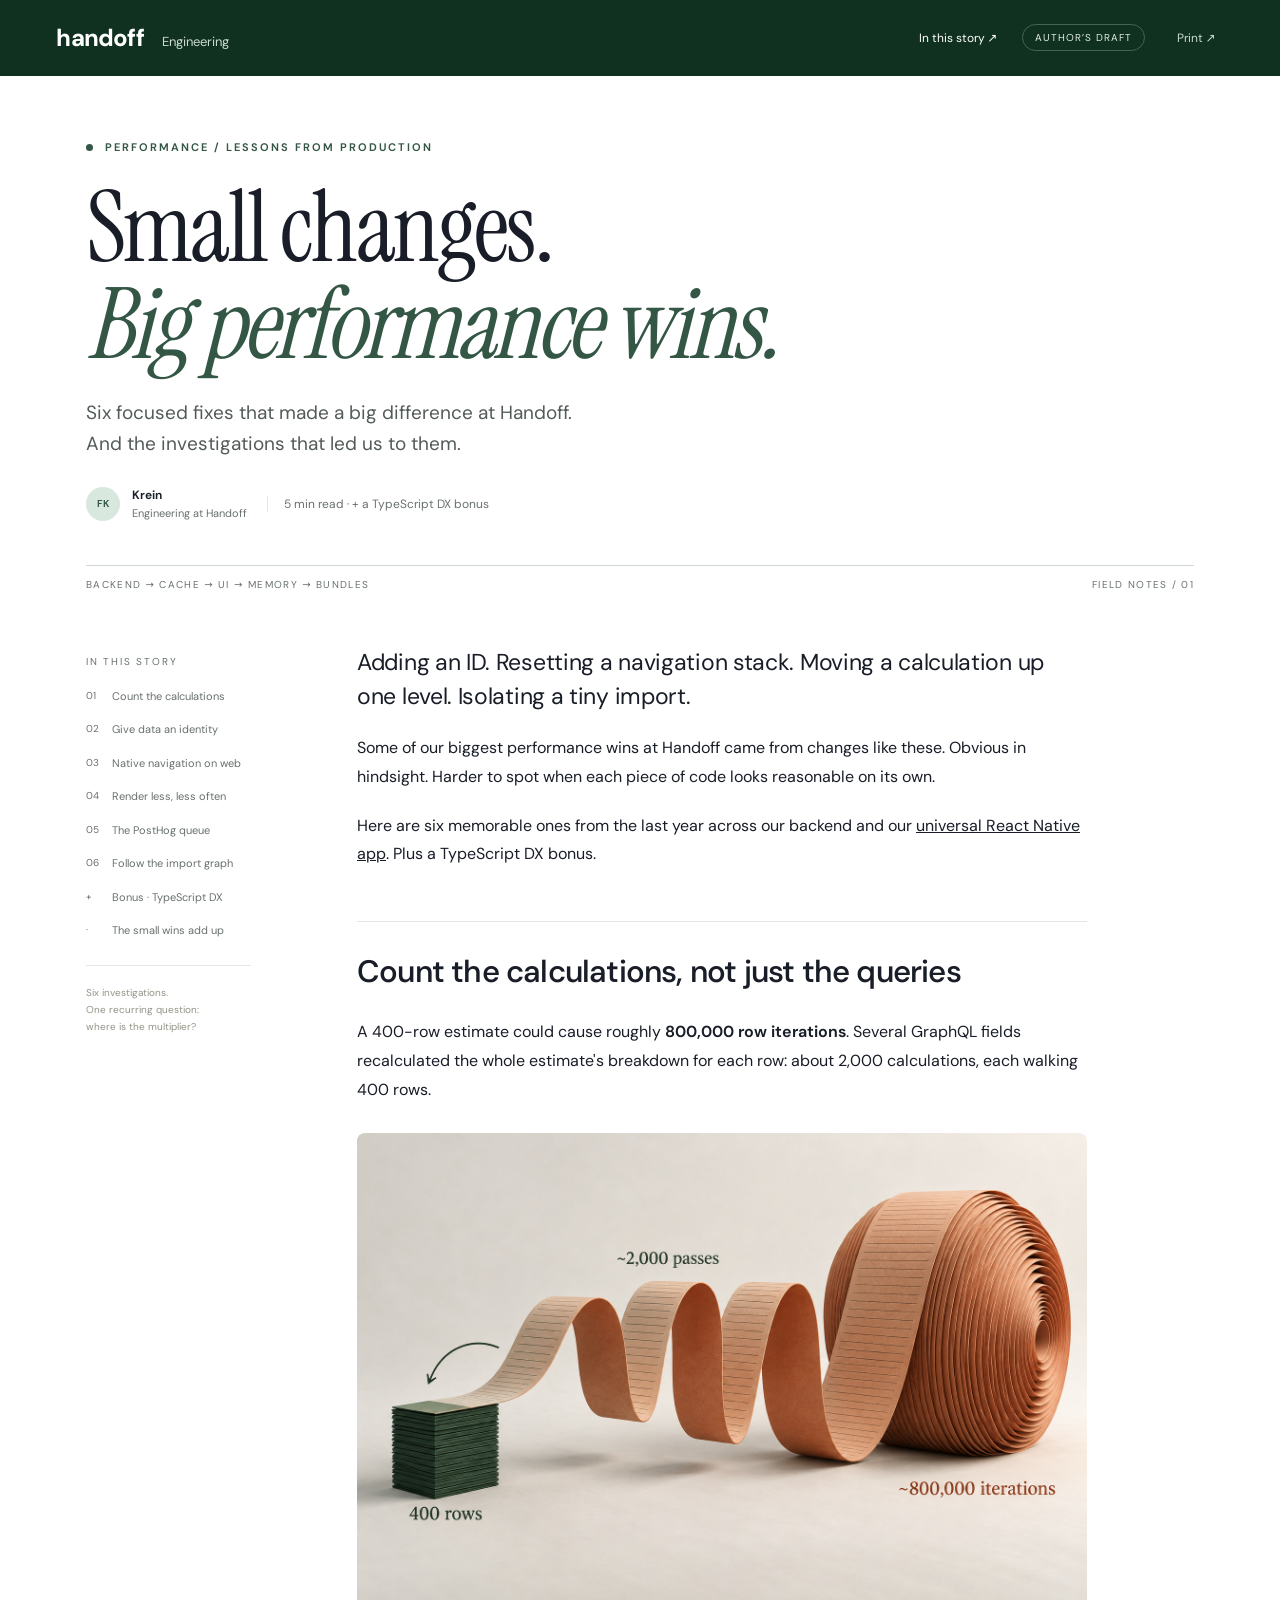
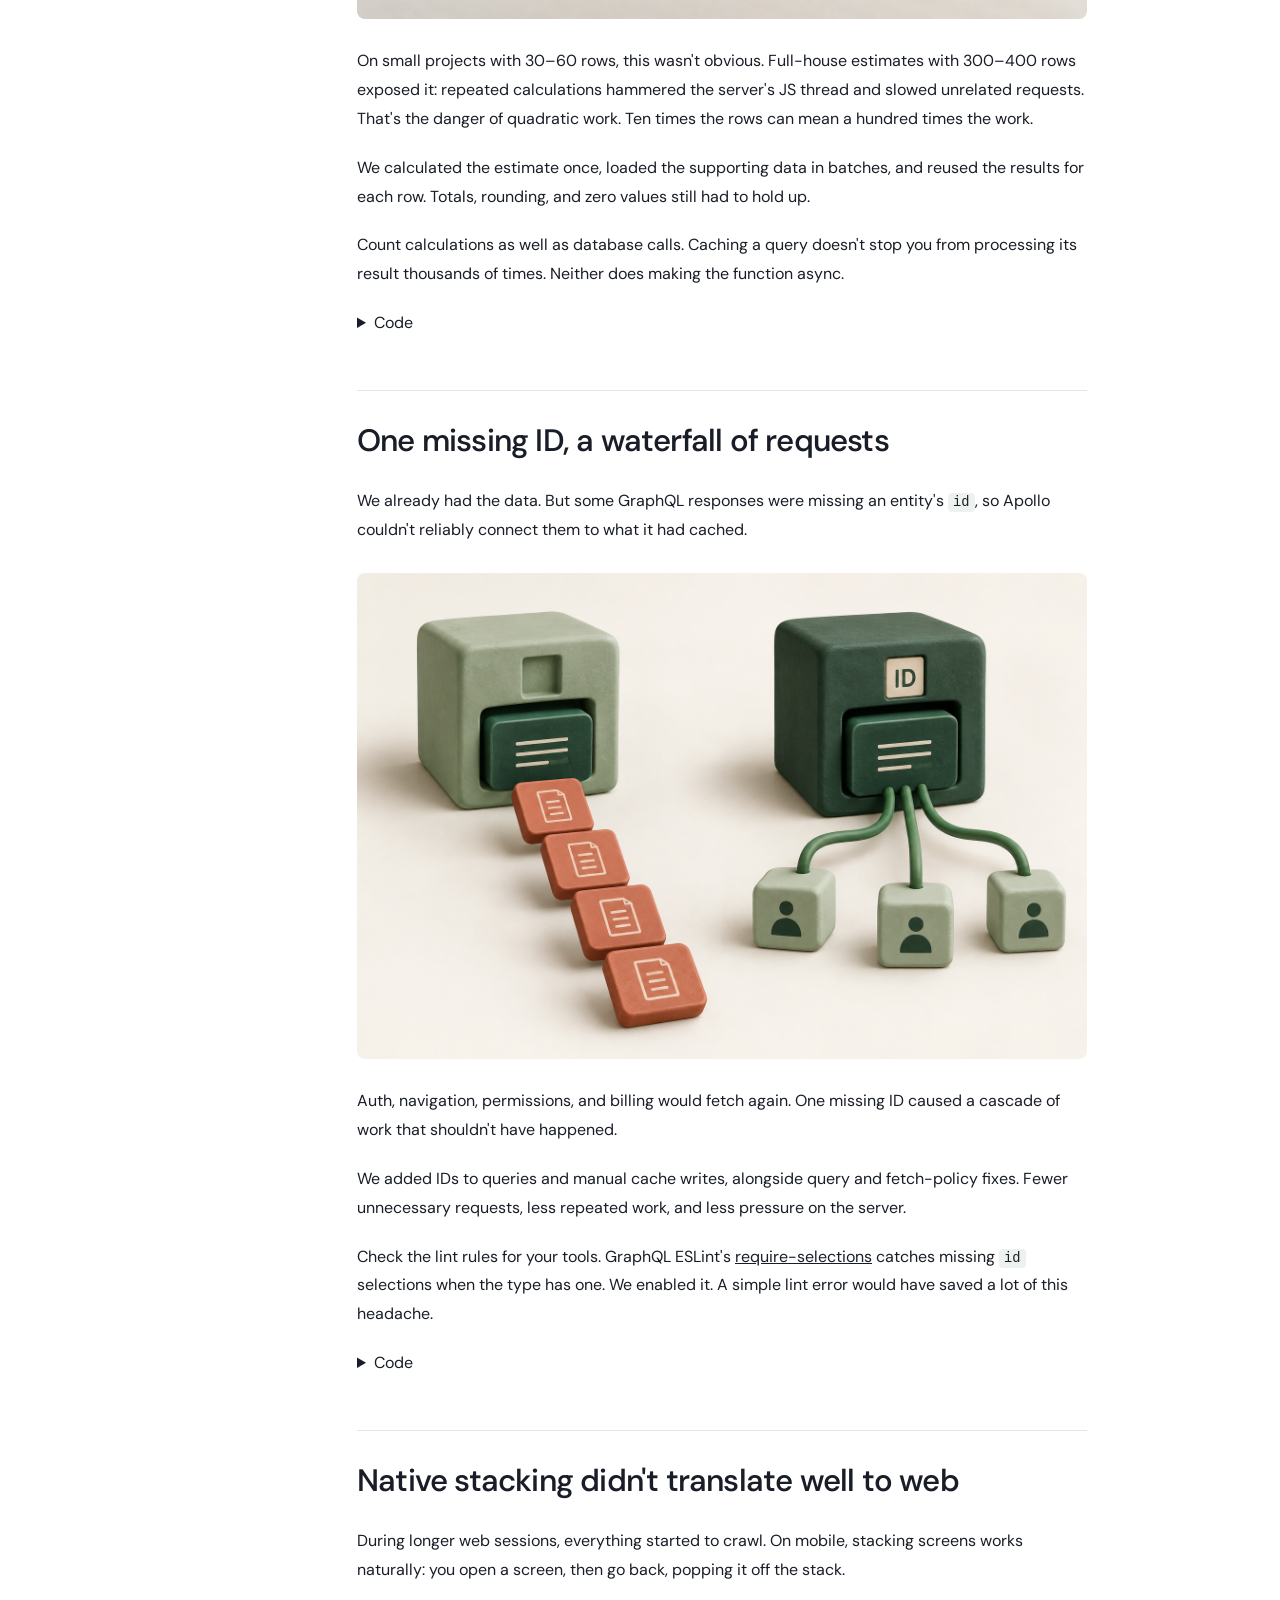
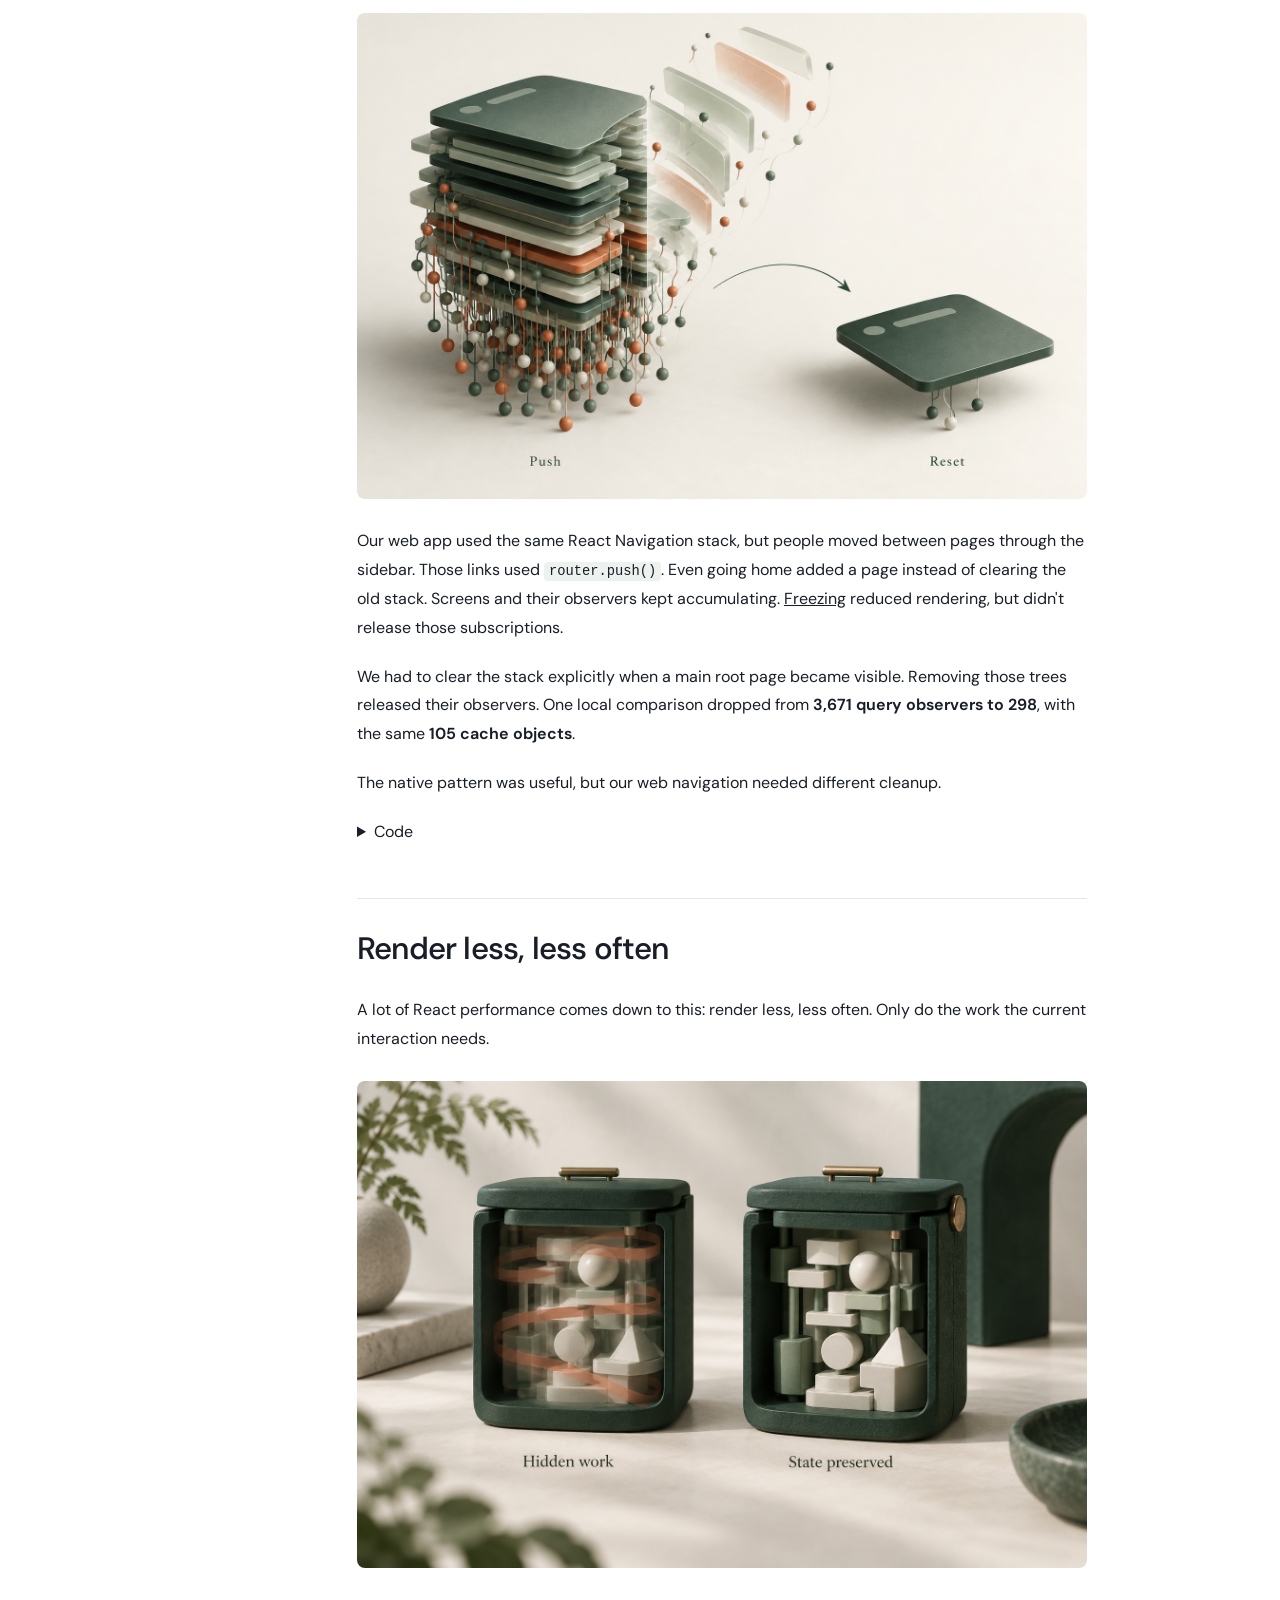
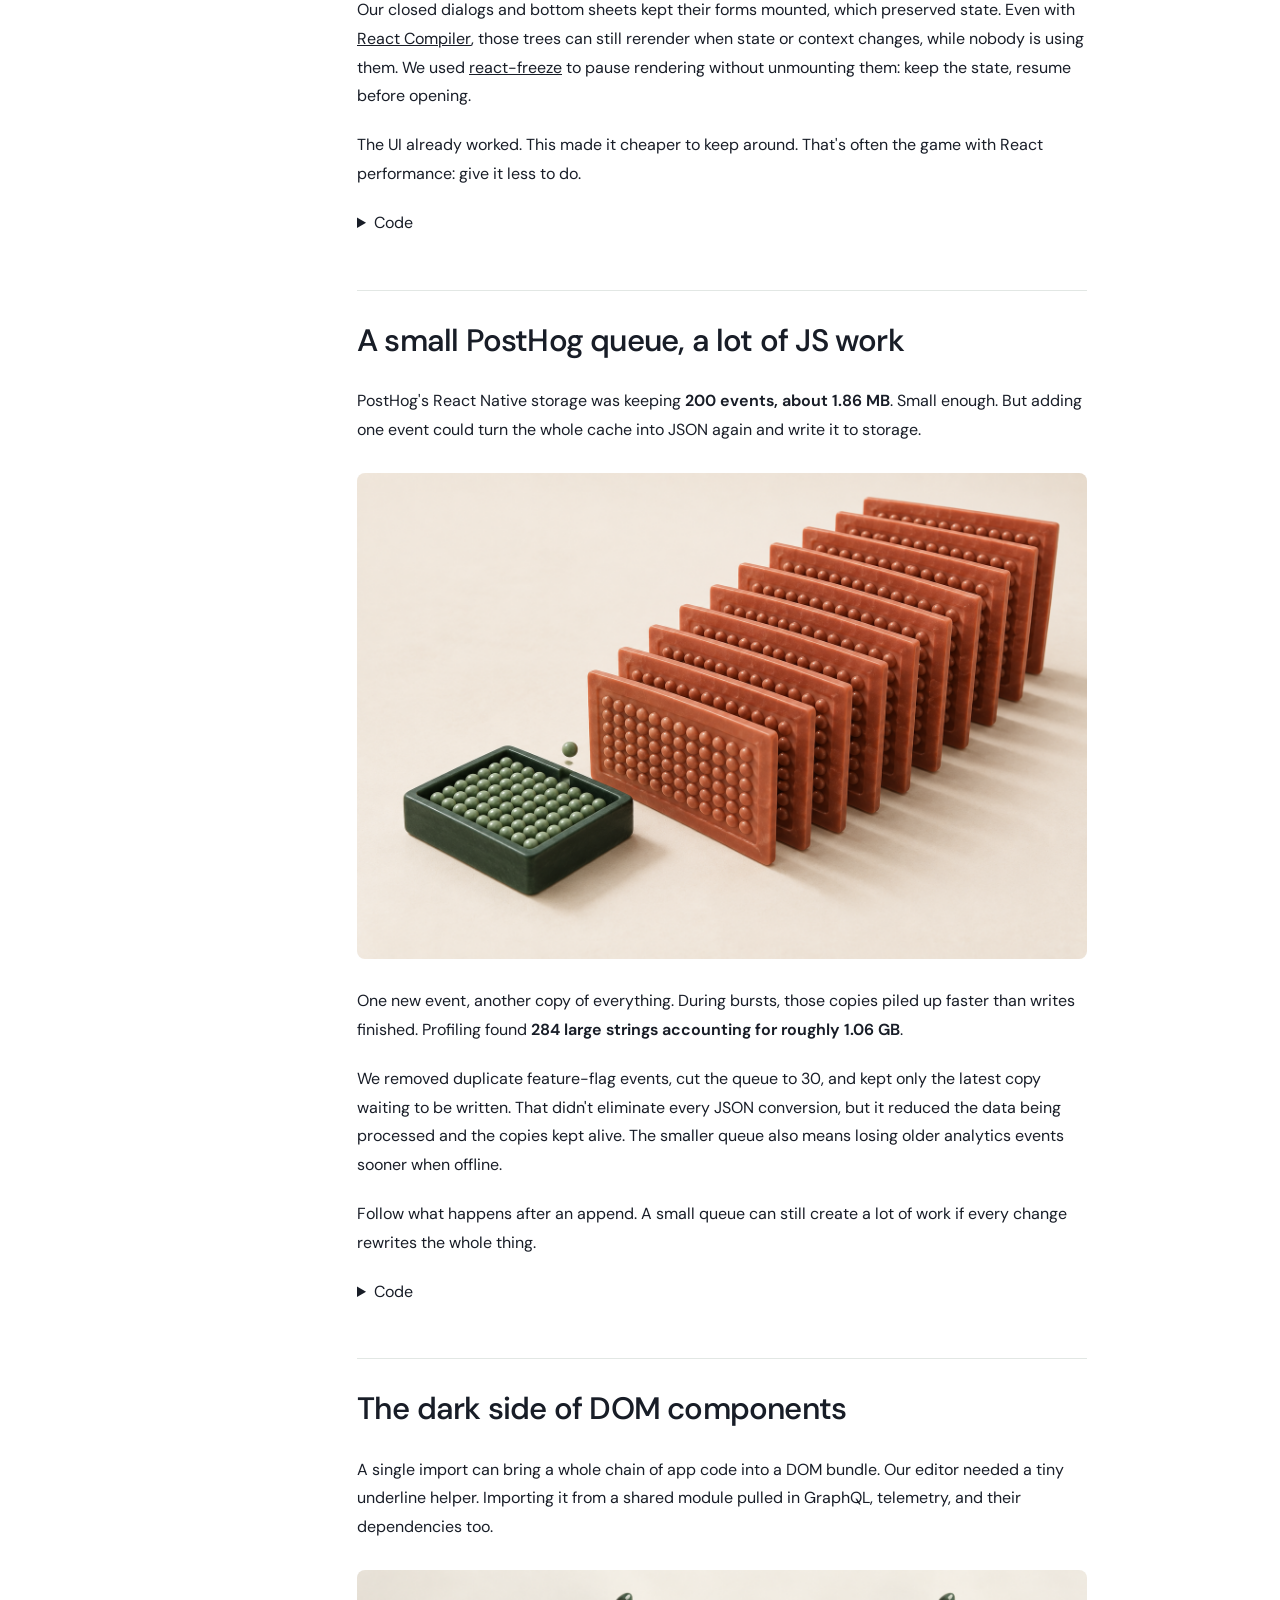
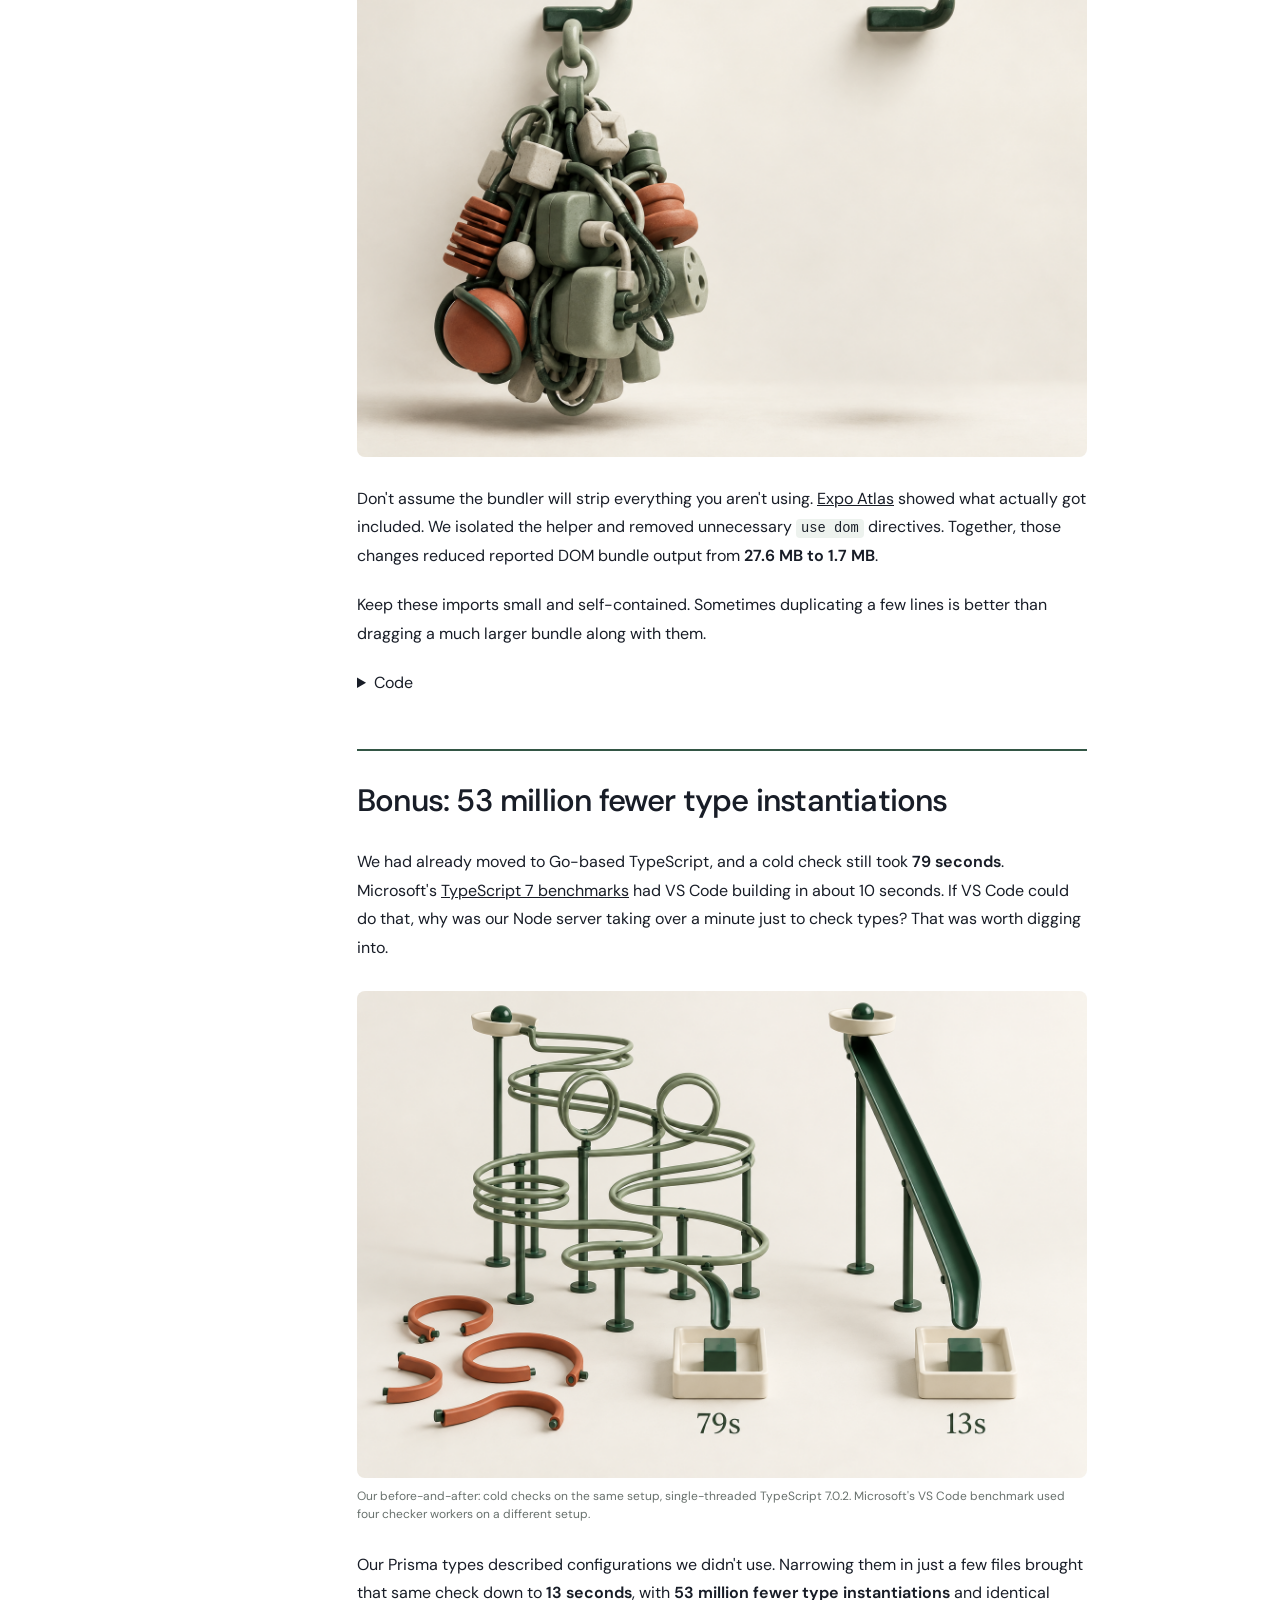
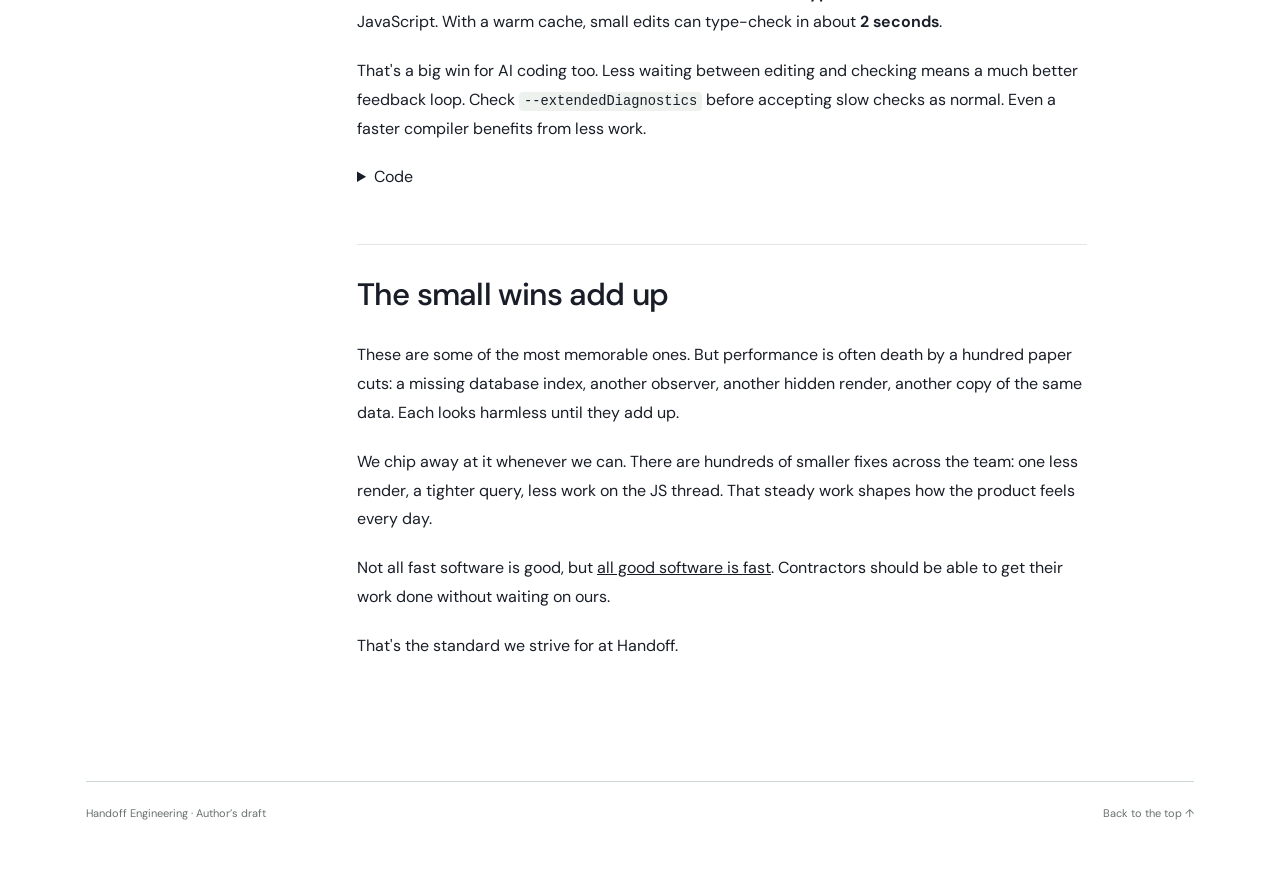
==== commit c2dc58f0: "docs(blog): deepen code notes and preserve navigation context" ====
--- a/public/index.html
+++ b/public/index.html
@@ -1517,7 +1517,7 @@
                 times. Neither does making the function async.
               </p>
             <!-- deep-dive:calculations:start -->
-<details class="deep-dive" id="calculations-implementation"><summary><span><span class="deep-title">Show me the change</span><span class="deep-teaser">Calculate once. Let each row reuse the result.</span></span><span class="deep-toggle" aria-hidden="true"></span></summary><div class="deep-body"><figure class="deep-code"><figcaption><span>Simplified parent and row resolvers</span><button type="button" class="deep-copy" aria-label="Copy code: Calculate once. Let each row reuse the result. Example 1.">Copy</button></figcaption><pre tabindex="0" aria-label="Simplified parent and row resolvers"><code>async function resolveRows(estimate, rows) {
+<details class="deep-dive" id="calculations-implementation"><summary><span class="deep-title">Code</span><span class="deep-toggle" aria-hidden="true"></span></summary><div class="deep-body"><figure class="deep-code"><figcaption><span>Simplified parent and row resolvers</span><button type="button" class="deep-copy" aria-label="Copy code: Simplified parent and row resolvers. Example 1.">Copy</button></figcaption><pre tabindex="0" aria-label="Simplified parent and row resolvers"><code>async function resolveRows(estimate, rows) {
   const totals = await calculateEstimate(estimate.id);
   return rows.map((row) =&gt; ({
     ...row,
@@ -1531,8 +1531,9 @@
   }
   return calculateRowTotal(row); // Existing fallback.
 }</code></pre></figure>
-<p>The important move was carrying the computed values down to the row resolvers. Loading the same rows from a cache was still expensive if every field then recalculated the estimate. Here, the helper names are simplified; <code>totals</code> represents the results indexed by row ID.</p>
-<p>Use a null check, not a truthiness check. Zero is a valid result. We kept the fallback for rows arriving through other paths and batched the supporting reads in the parent too. Moving the work only helps if the children actually stop doing it.</p></div></details>
+<p>The parent computes a result for each row and passes it down. The row resolver then reads that value instead of walking the estimate again. A DataLoader can save a database round trip while leaving all of that CPU work intact, so we had to fix both layers.</p>
+<p>Here, <code>totals</code> is a map keyed by row ID. That matters too: replacing a repeated calculation with a repeated search through the entire result array can leave another quadratic loop behind. Build the lookup once, then read from it.</p>
+<p>The null check is deliberate. A zero total must take the fast path, not fall through because it is falsy. We kept the fallback because rows also arrive through other queries and mutations. The precomputed values travel with this response; they are not a long-lived cache of totals that could go stale after an edit.</p></div></details>
 <!-- deep-dive:calculations:end -->
 </section>
             <section class="essay-section">
@@ -1573,17 +1574,18 @@
                 of this headache.
               </p>
             <!-- deep-dive:cache:start -->
-<details class="deep-dive" id="cache-implementation"><summary><span><span class="deep-title">Show me the change</span><span class="deep-teaser">Include the identity, even when the UI never displays it.</span></span><span class="deep-toggle" aria-hidden="true"></span></summary><div class="deep-body"><figure class="deep-code"><figcaption><span>One of the fragment fixes; unrelated fields omitted</span><button type="button" class="deep-copy" aria-label="Copy code: Include the identity, even when the UI never displays it. Example 1.">Copy</button></figcaption><pre tabindex="0" aria-label="One of the fragment fixes; unrelated fields omitted"><code><span class="dd-context"> fragment EstimateFragment on Estimate {</span>
+<details class="deep-dive" id="cache-implementation"><summary><span class="deep-title">Code</span><span class="deep-toggle" aria-hidden="true"></span></summary><div class="deep-body"><figure class="deep-code"><figcaption><span>One of the fragment fixes; unrelated fields omitted</span><button type="button" class="deep-copy" aria-label="Copy code: One of the fragment fixes; unrelated fields omitted. Example 1.">Copy</button></figcaption><pre tabindex="0" aria-label="One of the fragment fixes; unrelated fields omitted"><code><span class="dd-context"> fragment EstimateFragment on Estimate {</span>
 <span class="dd-add">+  id</span>
 <span class="dd-context">   name</span>
 <span class="dd-context"> }</span></code></pre></figure>
-<p>The UI only needed the name. The cache needed the ID. The same applies to nested entities: an ID on the parent does not identify every object below it.</p>
-<figure class="deep-code"><figcaption><span>The same fix in a manual cache write</span><button type="button" class="deep-copy" aria-label="Copy code: Include the identity, even when the UI never displays it. Example 3.">Copy</button></figcaption><pre tabindex="0" aria-label="The same fix in a manual cache write"><code><span class="dd-context"> data: {</span>
+<figure class="deep-code"><figcaption><span>The same fix in a manual cache write</span><button type="button" class="deep-copy" aria-label="Copy code: The same fix in a manual cache write. Example 2.">Copy</button></figcaption><pre tabindex="0" aria-label="The same fix in a manual cache write"><code><span class="dd-context"> data: {</span>
 <span class="dd-add">+  id: messageId,</span>
 <span class="dd-context">   message,</span>
 <span class="dd-context">   role,</span>
 <span class="dd-context"> },</span></code></pre></figure>
-<p>We checked manual writes as well as server responses. Then we enabled the GraphQL operations lint rules so missing <code>id</code> selections would fail before review. The rule needs your schema, and embedded queries need the GraphQL processor. If your cache uses custom identity fields, require those instead.</p></div></details>
+<p>Apollo normally identifies an entity using its <code>__typename</code> and ID. A name alone is just a value inside a particular response; it does not give the cache a reliable identity to share across queries. Nested entities need their own identity too. Selecting the estimate ID does not identify its contact or organization.</p>
+<p>Manual writes need the same care. We added the message ID to the data being written, so it matched what the fragment expected. When investigating this, check the query selection, the actual response, and any code that writes the same entity locally.</p>
+<p>Then make the mistake harder to repeat. We enabled the GraphQL operations lint rules with access to our schema and a processor for queries embedded in TypeScript. Custom cache identity fields need matching lint rules. And an ID does not make an incomplete query complete: missing fields and fetch policies still need their own fixes.</p></div></details>
 <!-- deep-dive:cache:end -->
 </section>
             <section class="essay-section">
@@ -1625,24 +1627,29 @@
                 different cleanup.
               </p>
             <!-- deep-dive:navigation:start -->
-<details class="deep-dive" id="navigation-implementation"><summary><span><span class="deep-title">Show me the change</span><span class="deep-teaser">Clear retained detail screens at a deliberate root boundary.</span></span><span class="deep-toggle" aria-hidden="true"></span></summary><div class="deep-body"><figure class="deep-code"><figcaption><span>Reset action from the root-focus hook; guards shown in simplified form</span><button type="button" class="deep-copy" aria-label="Copy code: Clear retained detail screens at a deliberate root boundary. Example 1.">Copy</button></figcaption><pre tabindex="0" aria-label="Reset action from the root-focus hook; guards shown in simplified form"><code>// Run on root focus, using the main stack&#39;s navigation object.
-if (pathname !== rootHref) return;
-if (navigation.getState().routes.length &lt;= 1) return;
+<details class="deep-dive" id="navigation-implementation"><summary><span class="deep-title">Code</span><span class="deep-toggle" aria-hidden="true"></span></summary><div class="deep-body"><figure class="deep-code"><figcaption><span>Tab reset with retained params; focus guards and state validation omitted</span><button type="button" class="deep-copy" aria-label="Copy code: Tab reset with retained params; focus guards and state validation omitted. Example 1.">Copy</button></figcaption><pre tabindex="0" aria-label="Tab reset with retained params; focus guards and state validation omitted"><code>// Once the target root is visible, read its active tab.
+const root = state.routes[state.index];
+const tabState = root.state;
+const activeTab = tabState?.routes[tabState.index];
 
-navigation.dispatch(
-  CommonActions.reset({
-    index: 0,
-    routes: [{
-      name: &quot;(tabs)&quot;,
-      state: {
-        index: 0,
-        routes: [{ name: selectedTab }],
-      },
-    }],
-  }),
-);</code></pre></figure>
-<p>Reaching a root page was our cleanup boundary. We reset the main stack to the selected tab, which removed the old detail trees. Freezing a retained screen could reduce its rendering; removing it released its observers.</p>
-<p>The real hook also checked that a reset was needed, guarded against re-entry, and canceled scheduled cleanup when focus changed. Keep that boundary explicit: normal detail-to-detail navigation should still stack. The route names here belong to our navigator.</p></div></details>
+navigation.dispatch(CommonActions.reset({
+  index: 0,
+  routes: [{
+    name: &quot;(tabs)&quot;,
+    state: {
+      index: 0,
+      routes: [{
+        name: selectedTab,
+        params: activeTab?.params,
+      }],
+    },
+  }],
+}));</code></pre></figure>
+<figure class="deep-code"><figcaption><span>The tab bar also passes the destination’s retained params</span><button type="button" class="deep-copy" aria-label="Copy code: The tab bar also passes the destination’s retained params. Example 2.">Copy</button></figcaption><pre tabindex="0" aria-label="The tab bar also passes the destination’s retained params"><code><span class="dd-remove">-navigation.navigate(route.name);</span>
+<span class="dd-add">+navigation.navigate(route.name, route.params);</span></code></pre></figure>
+<p>The first reset removed the retained screens, but rebuilding a route from its name alone also discarded its parameters. A follow-up carried the active tab’s params into the replacement route. That kept the selected date, view, and filters while still releasing the old detail trees. For a root outside the tab navigator, we preserved the root route’s own params instead.</p>
+<p>There were two places to fix. Cleanup had to preserve the destination state, and the navigation controls had to pass it back when revisiting a tab. Otherwise a sidebar or tab press could erase the params before cleanup even ran. On web, we reused only strings and arrays of strings from retained params, rather than copying nested navigation objects into the URL.</p>
+<p>The reset still runs only when the intended root is actually visible. We also avoid repeated resets and cancel scheduled cleanup if focus changes. Detail-to-detail navigation keeps its normal stack. The goal is to release the expensive screen trees while keeping the small amount of state that makes returning to a page feel right.</p></div></details>
 <!-- deep-dive:navigation:end -->
 </section>
             <section class="essay-section">
@@ -1677,15 +1684,14 @@
                 to do.
               </p>
             <!-- deep-dive:sheets:start -->
-<details class="deep-dive" id="sheets-implementation"><summary><span><span class="deep-title">Show me the change</span><span class="deep-teaser">Put the expensive provider inside the freeze boundary too.</span></span><span class="deep-toggle" aria-hidden="true"></span></summary><div class="deep-body"><figure class="deep-code"><figcaption><span>Simplified from the row-panel change; other props omitted</span><button type="button" class="deep-copy" aria-label="Copy code: Put the expensive provider inside the freeze boundary too. Example 1.">Copy</button></figcaption><pre tabindex="0" aria-label="Simplified from the row-panel change; other props omitted"><code><span class="dd-add">+&lt;Freeze freeze={!panelOpen}&gt;</span>
+<details class="deep-dive" id="sheets-implementation"><summary><span class="deep-title">Code</span><span class="deep-toggle" aria-hidden="true"></span></summary><div class="deep-body"><figure class="deep-code"><figcaption><span>Simplified from the row-panel change; other props omitted</span><button type="button" class="deep-copy" aria-label="Copy code: Simplified from the row-panel change; other props omitted. Example 1.">Copy</button></figcaption><pre tabindex="0" aria-label="Simplified from the row-panel change; other props omitted"><code><span class="dd-add">+&lt;Freeze freeze={!panelOpen}&gt;</span>
 <span class="dd-context">   &lt;RowPanelProvider&gt;</span>
 <span class="dd-context">     &lt;BottomSheet onDismiss={handleDismiss}&gt;</span>
 <span class="dd-context">       &lt;RowForm /&gt;</span>
 <span class="dd-context">     &lt;/BottomSheet&gt;</span>
 <span class="dd-context">   &lt;/RowPanelProvider&gt;</span>
 <span class="dd-add">+&lt;/Freeze&gt;</span></code></pre></figure>
-<p>Freezing just the form leaves its provider outside the boundary, still doing work. We wrapped both. The open-state control stayed outside so it could wake the tree back up.</p>
-<figure class="deep-code"><figcaption><span>Resume before presenting; freeze after dismissal</span><button type="button" class="deep-copy" aria-label="Copy code: Put the expensive provider inside the freeze boundary too. Example 3.">Copy</button></figcaption><pre tabindex="0" aria-label="Resume before presenting; freeze after dismissal"><code>function openPanel() {
+<figure class="deep-code"><figcaption><span>Resume before presenting; freeze after dismissal</span><button type="button" class="deep-copy" aria-label="Copy code: Resume before presenting; freeze after dismissal. Example 2.">Copy</button></figcaption><pre tabindex="0" aria-label="Resume before presenting; freeze after dismissal"><code>function openPanel() {
   setPanelOpen(true);
   requestAnimationFrame(() =&gt; sheetRef.current?.present());
 }
@@ -1693,7 +1699,9 @@
 function handleDismiss() {
   setPanelOpen(false);
 }</code></pre></figure>
-<p>Use the sheet’s dismissal callback, not the start of its closing animation. That keeps the transition live and the mounted form state intact. The target is unnecessary rendering; freezing is not a general pause button for background work.</p></div></details>
+<p>The boundary has to include the work you want to stop. Freezing the form alone still leaves its provider free to rerender, derive values, and notify consumers. We moved the boundary above both. The state that controls freezing stayed outside it, so opening the panel could wake the tree back up.</p>
+<p>The ordering matters. We set the panel active before presenting it, then froze it from the dismissal callback. Freezing as soon as someone taps Close can catch the sheet halfway through its transition. The animation frame here is the scheduling used by our sheet integration; match this to the lifecycle of the component you use.</p>
+<p>This preserves mounted React state, but it does not unsubscribe queries or stop timers. Check which work actually disappeared in the profiler. If the cost comes from a subscription that keeps running while hidden, a render boundary alone will not solve it.</p></div></details>
 <!-- deep-dive:sheets:end -->
 </section>
             <section class="essay-section">
@@ -1733,10 +1741,10 @@
                 create a lot of work if every change rewrites the whole thing.
               </p>
             <!-- deep-dive:persistence:start -->
-<details class="deep-dive" id="persistence-implementation"><summary><span><span class="deep-title">Show me the change</span><span class="deep-teaser">Keep the current write and the latest waiting snapshot.</span></span><span class="deep-toggle" aria-hidden="true"></span></summary><div class="deep-body"><figure class="deep-code"><figcaption><span>Queue and storage configuration</span><button type="button" class="deep-copy" aria-label="Copy code: Keep the current write and the latest waiting snapshot. Example 1.">Copy</button></figcaption><pre tabindex="0" aria-label="Queue and storage configuration"><code><span class="dd-remove">-maxQueueSize: 200,</span>
+<details class="deep-dive" id="persistence-implementation"><summary><span class="deep-title">Code</span><span class="deep-toggle" aria-hidden="true"></span></summary><div class="deep-body"><figure class="deep-code"><figcaption><span>Queue and storage configuration</span><button type="button" class="deep-copy" aria-label="Copy code: Queue and storage configuration. Example 1.">Copy</button></figcaption><pre tabindex="0" aria-label="Queue and storage configuration"><code><span class="dd-remove">-maxQueueSize: 200,</span>
 <span class="dd-add">+maxQueueSize: 30,</span>
 <span class="dd-add">+customStorage: createPostHogStorage(),</span></code></pre></figure>
-<figure class="deep-code"><figcaption><span>setItem and drainWrites excerpts; reads and retries omitted</span><button type="button" class="deep-copy" aria-label="Copy code: Keep the current write and the latest waiting snapshot. Example 2.">Copy</button></figcaption><pre tabindex="0" aria-label="setItem and drainWrites excerpts; reads and retries omitted"><code>// Every new snapshot replaces the pending one for this key.
+<figure class="deep-code"><figcaption><span>setItem and drainWrites excerpts; reads and retries omitted</span><button type="button" class="deep-copy" aria-label="Copy code: setItem and drainWrites excerpts; reads and retries omitted. Example 2.">Copy</button></figcaption><pre tabindex="0" aria-label="setItem and drainWrites excerpts; reads and retries omitted"><code>// Every new snapshot replaces the pending one for this key.
 pendingValues.set(key, value);
 const inFlightWrite = inFlightWrites.get(key);
 if (inFlightWrite != null) return inFlightWrite;
@@ -1753,8 +1761,9 @@
     await new File(Paths.document, key).write(value);
   }
 }</code></pre></figure>
-<p>If A is being written while B and C arrive, write A, then C. These are complete snapshots of the queue, so C replaces B without dropping the events it still contains. Different storage keys have independent writers.</p>
-<p>Our adapter also released the in-flight entry after completion, handled failed writes, and trimmed existing oversized queues on load. It received strings that PostHog had already serialized. Bounding those pending copies helped; reducing duplicate events and queue size reduced the work feeding them.</p></div></details>
+<p>If A is being written while B and C arrive, write A, then C. Each value is a complete snapshot of the queue, so C replaces B without losing the events it still contains. This would be wrong for a stream of independent events: the optimization depends on newer snapshots superseding older ones.</p>
+<p>We track one active writer per storage key. New calls replace the pending value and join that write instead of launching another one. The writer drains the latest value, and <code>finally</code> releases its slot. The full adapter also handled failures, including a newer value arriving while the active write failed; those paths are omitted here.</p>
+<p>Changing the queue limit was not enough for existing installs. We also trimmed oversized persisted queues when loading them. And this adapter received strings that PostHog had already serialized, so it could bound retained copies without avoiding every JSON conversion. Removing duplicate events reduced the work before it reached storage.</p></div></details>
 <!-- deep-dive:persistence:end -->
 </section>
             <section class="essay-section">
@@ -1791,7 +1800,7 @@
                 bundle along with them.
               </p>
             <!-- deep-dive:bundles:start -->
-<details class="deep-dive" id="bundles-implementation"><summary><span><span class="deep-title">Show me the change</span><span class="deep-teaser">Replace a heavy import with the tiny helper the editor needs.</span></span><span class="deep-toggle" aria-hidden="true"></span></summary><div class="deep-body"><figure class="deep-code"><figcaption><span>The underline helper, kept inside the DOM entry</span><button type="button" class="deep-copy" aria-label="Copy code: Replace a heavy import with the tiny helper the editor needs. Example 1.">Copy</button></figcaption><pre tabindex="0" aria-label="The underline helper, kept inside the DOM entry"><code><span class="dd-remove">-import { UNDERLINE } from &quot;@/design-system/RichTextEditor/transformers&quot;;</span>
+<details class="deep-dive" id="bundles-implementation"><summary><span class="deep-title">Code</span><span class="deep-toggle" aria-hidden="true"></span></summary><div class="deep-body"><figure class="deep-code"><figcaption><span>The underline helper, kept inside the DOM entry</span><button type="button" class="deep-copy" aria-label="Copy code: The underline helper, kept inside the DOM entry. Example 1.">Copy</button></figcaption><pre tabindex="0" aria-label="The underline helper, kept inside the DOM entry"><code><span class="dd-remove">-import { UNDERLINE } from &quot;@/design-system/RichTextEditor/transformers&quot;;</span>
 <span class="dd-add">+import type { TextFormatTransformer } from &quot;@lexical/markdown&quot;;</span>
 <span class="dd-add">+</span>
 <span class="dd-add">+const UNDERLINE: TextFormatTransformer = {</span>
@@ -1799,8 +1808,9 @@
 <span class="dd-add">+  tag: &quot;_&quot;,</span>
 <span class="dd-add">+  type: &quot;text-format&quot;,</span>
 <span class="dd-add">+};</span></code></pre></figure>
-<p>The helper was small. Its import path was not. That shared module reached into app code the DOM editor did not need. Keeping these few lines local removed that path; the type-only import added no runtime dependency.</p>
-<p>We also removed <code>use dom</code> from modules that were not meant to create their own DOM boundaries. The actual DOM entry kept it. Rebuild and inspect the output in Expo Atlas: the reduction came from both changes, not this one helper alone.</p></div></details>
+<p>The useful thing to inspect is the path from the DOM entry to the unwanted dependency. Our underline transformer came from a shared module that also reached GraphQL and telemetry. The editor did not need those features, but its import graph still reached them. Keeping this tiny value local cut that path. The <code>import type</code> disappears from the JavaScript output.</p>
+<p>We also checked where <code>use dom</code> was declared. It belongs at an intentional DOM boundary, not automatically on every module used by that component. We removed unnecessary directives from helpers and wrappers while keeping the real DOM entry intact.</p>
+<p>Rebuild and inspect the output after each change. A smaller-looking source file says little about what ships. Our reported reduction includes both the isolated import and the removed boundaries; it is not a benchmark of this helper alone. For a larger shared helper, a small dependency-free module would be easier to maintain than copying it.</p></div></details>
 <!-- deep-dive:bundles:end -->
 </section>
             <section class="essay-section bonus">
@@ -1846,7 +1856,7 @@
                 as normal. Even a faster compiler benefits from less work.
               </p>
             <!-- deep-dive:dx:start -->
-<details class="deep-dive" id="dx-implementation"><summary><span><span class="deep-title">Show me the change</span><span class="deep-teaser">Tell Prisma which configurations the app actually uses.</span></span><span class="deep-toggle" aria-hidden="true"></span></summary><div class="deep-body"><figure class="deep-code"><figcaption><span>The constructor change; existing runtime options omitted</span><button type="button" class="deep-copy" aria-label="Copy code: Tell Prisma which configurations the app actually uses. Example 1.">Copy</button></figcaption><pre tabindex="0" aria-label="The constructor change; existing runtime options omitted"><code><span class="dd-add">+type AppPrismaClientOptions = Prisma.PrismaClientOptions &amp; {</span>
+<details class="deep-dive" id="dx-implementation"><summary><span class="deep-title">Code</span><span class="deep-toggle" aria-hidden="true"></span></summary><div class="deep-body"><figure class="deep-code"><figcaption><span>The constructor change; existing runtime options omitted</span><button type="button" class="deep-copy" aria-label="Copy code: The constructor change; existing runtime options omitted. Example 1.">Copy</button></figcaption><pre tabindex="0" aria-label="The constructor change; existing runtime options omitted"><code><span class="dd-add">+type AppPrismaClientOptions = Prisma.PrismaClientOptions &amp; {</span>
 <span class="dd-add">+  log: Array&lt;Prisma.LogLevel | Prisma.LogDefinition&gt;;</span>
 <span class="dd-add">+  omit?: never;</span>
 <span class="dd-add">+};</span>
@@ -1855,8 +1865,9 @@
 <span class="dd-add">+const client = new PrismaClient&lt;</span>
 <span class="dd-add">+  AppPrismaClientOptions, &quot;query&quot;, undefined</span>
 <span class="dd-add">+&gt;(options);</span></code></pre></figure>
-<p>We never configured global field omissions. The third type argument, <code>undefined</code>, makes that explicit; <code>omit?: never</code> prevents the options from contradicting it. These are type changes. The runtime configuration stays the same.</p>
-<p>We applied this to all five constructors, aligned extension inputs, and narrowed a helper to the model it actually used. The measured gain came from that combined change. Check your generated Prisma definitions before copying the generic positions: the constructor and the exported type alias use different ones.</p></div></details>
+<p>The expensive part was not the number of lines in the constructor. Prisma’s inferred type described global field-omission configurations we never used. When the client crossed transaction and extension boundaries, TypeScript had to expand and compare those model types.</p>
+<p>The third constructor type argument, <code>undefined</code>, makes “no global omissions” explicit. <code>omit?: never</code> stops the options from contradicting that contract. Neither changes the runtime data. We applied the same contract to all five constructors and extension inputs, then narrowed a helper to the one model it used. The measured gain came from the combined change.</p>
+<p>Check your generated Prisma definitions before copying the generic positions: the constructor and exported type alias use different ones. We added a compile-time check to catch the omission type widening again and compared emitted JavaScript. When measuring, keep the compiler and cold-cache settings fixed and inspect <code>--extendedDiagnostics</code>; otherwise a warm run can look like a type optimization.</p></div></details>
 <!-- deep-dive:dx:end -->
 </section>
             <section class="essay-section">
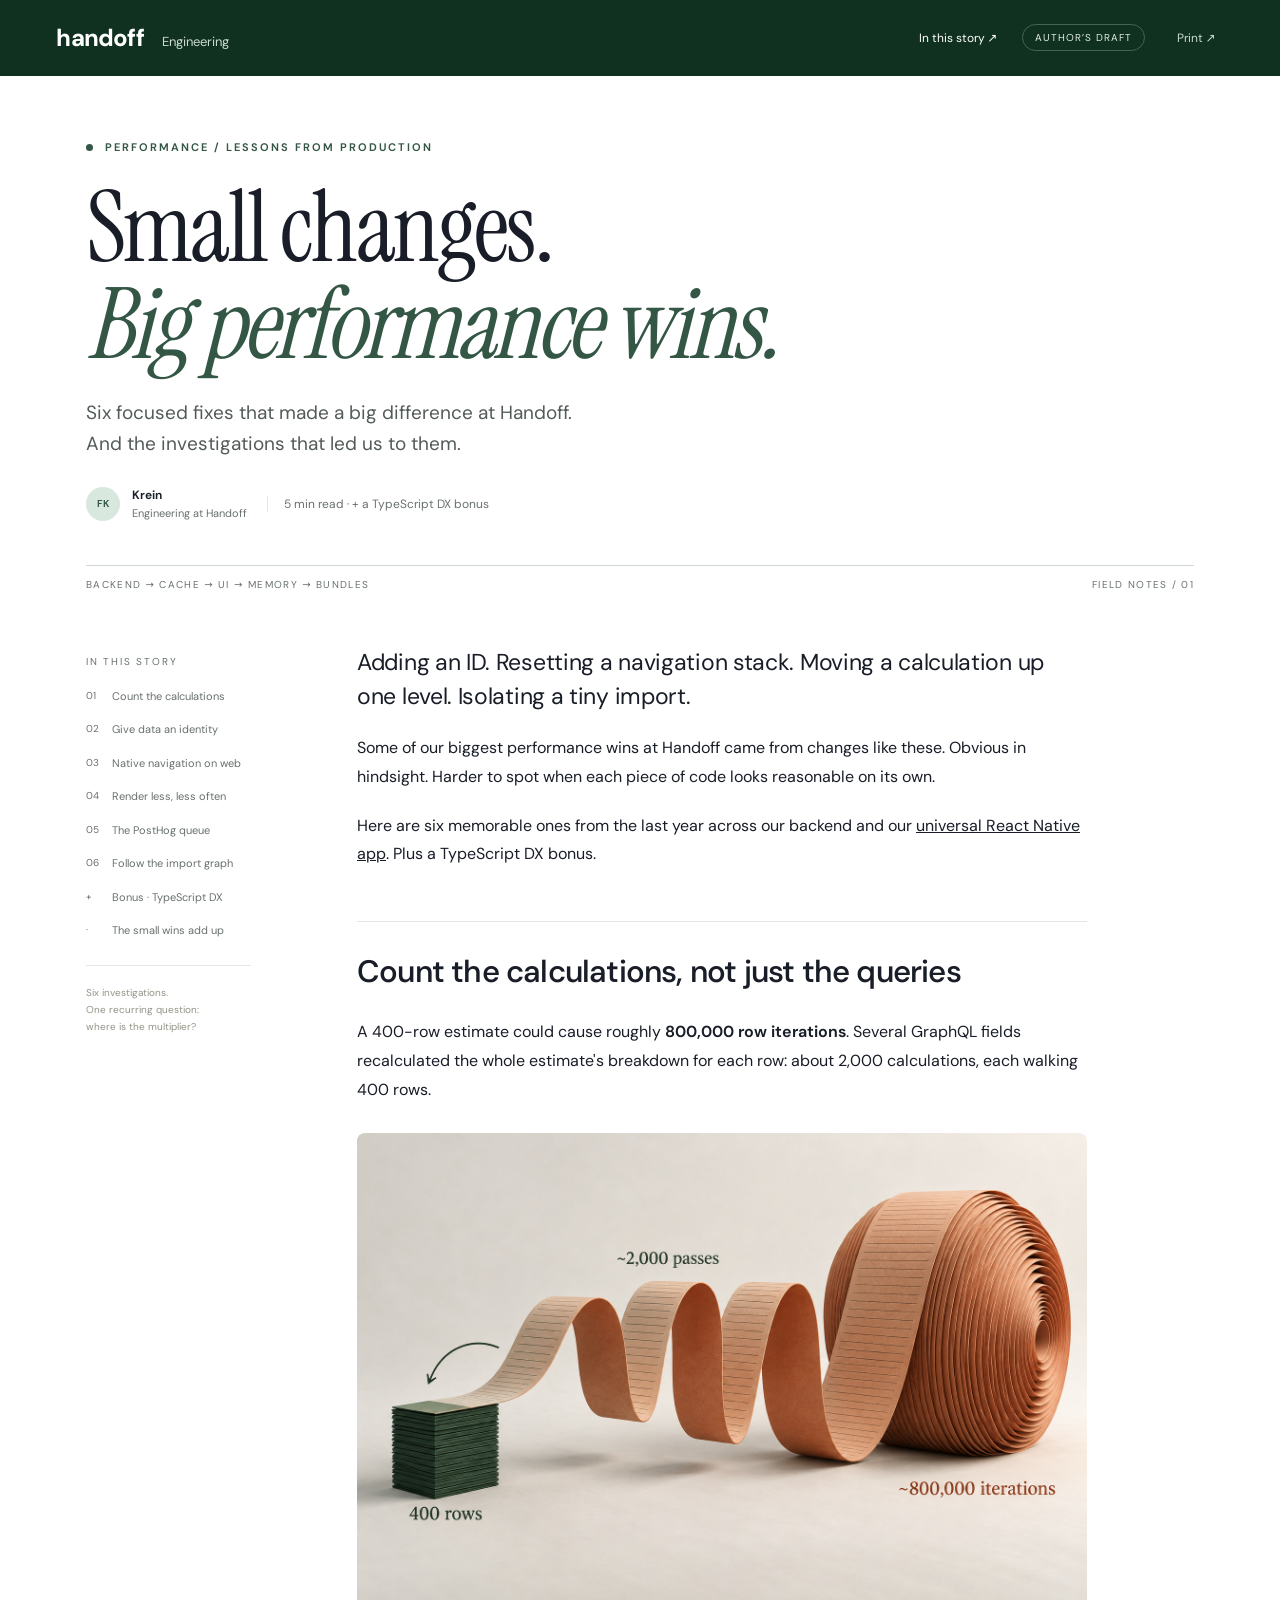
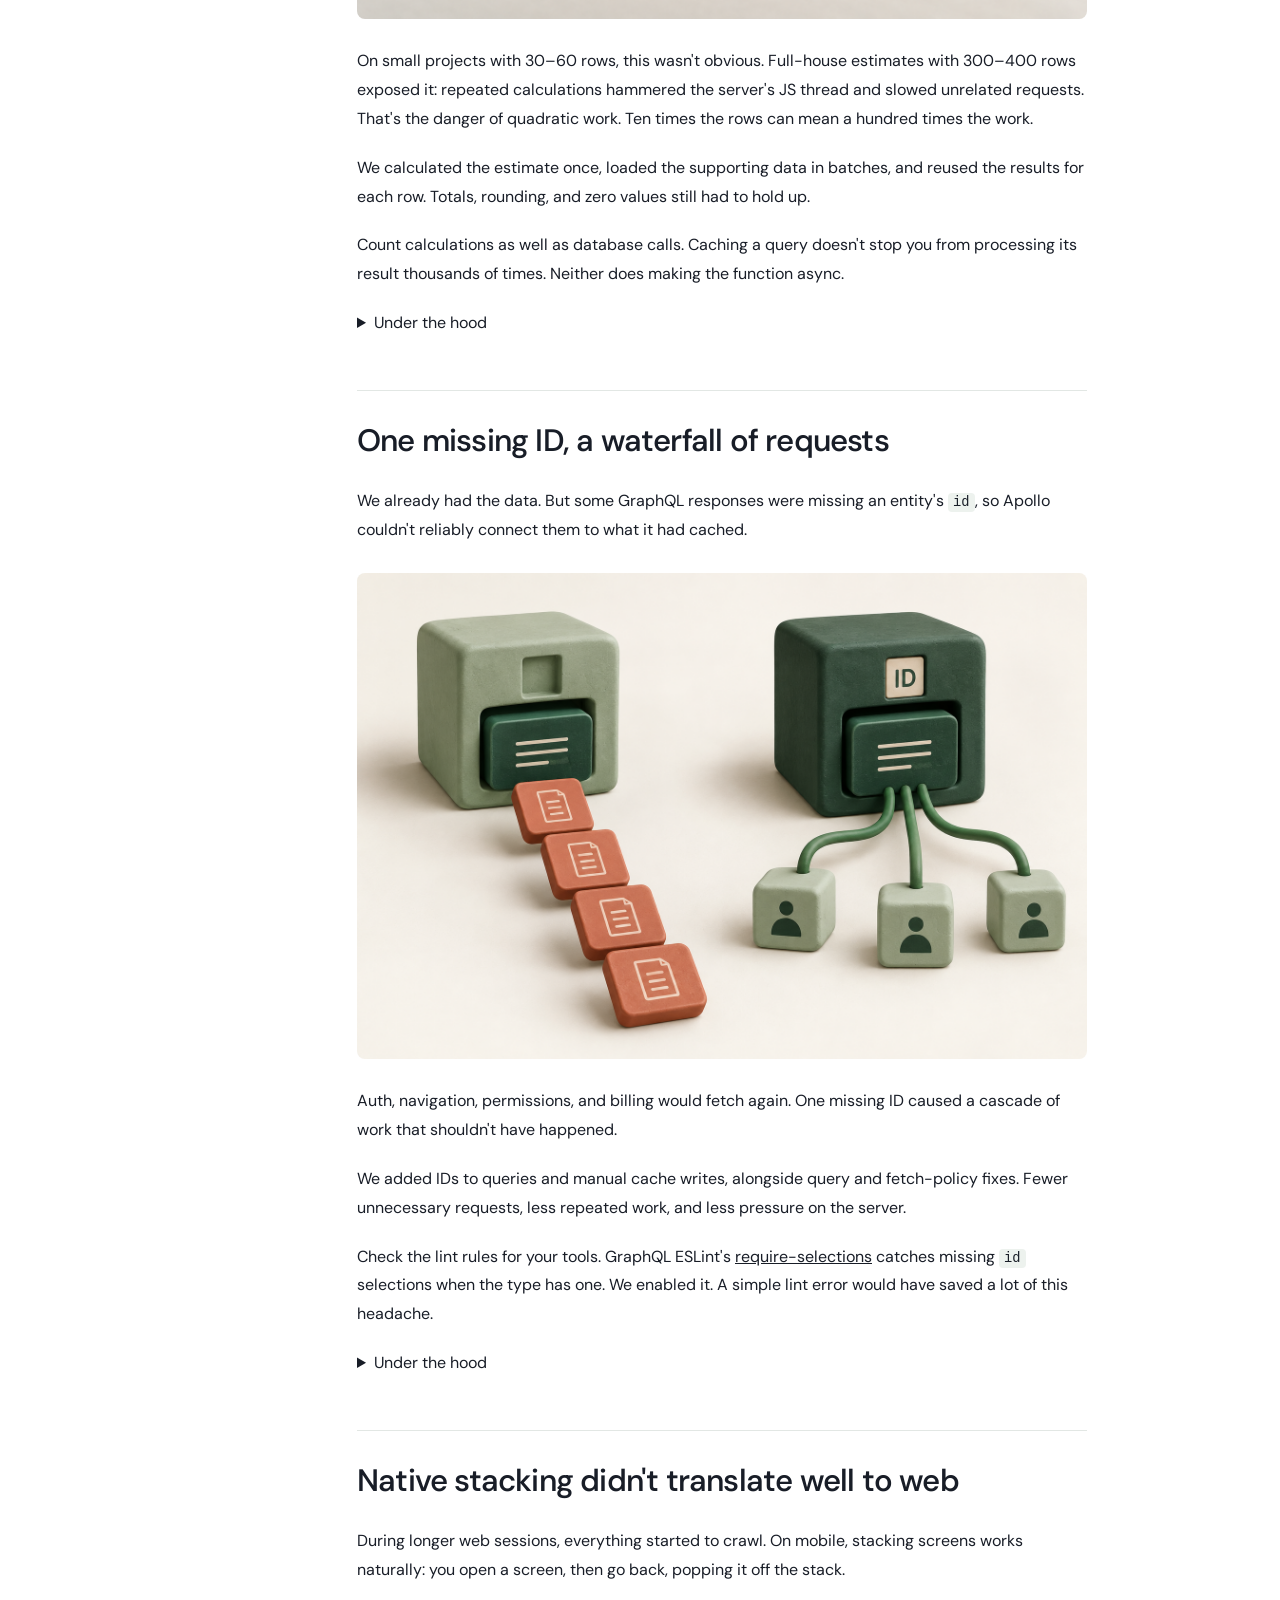
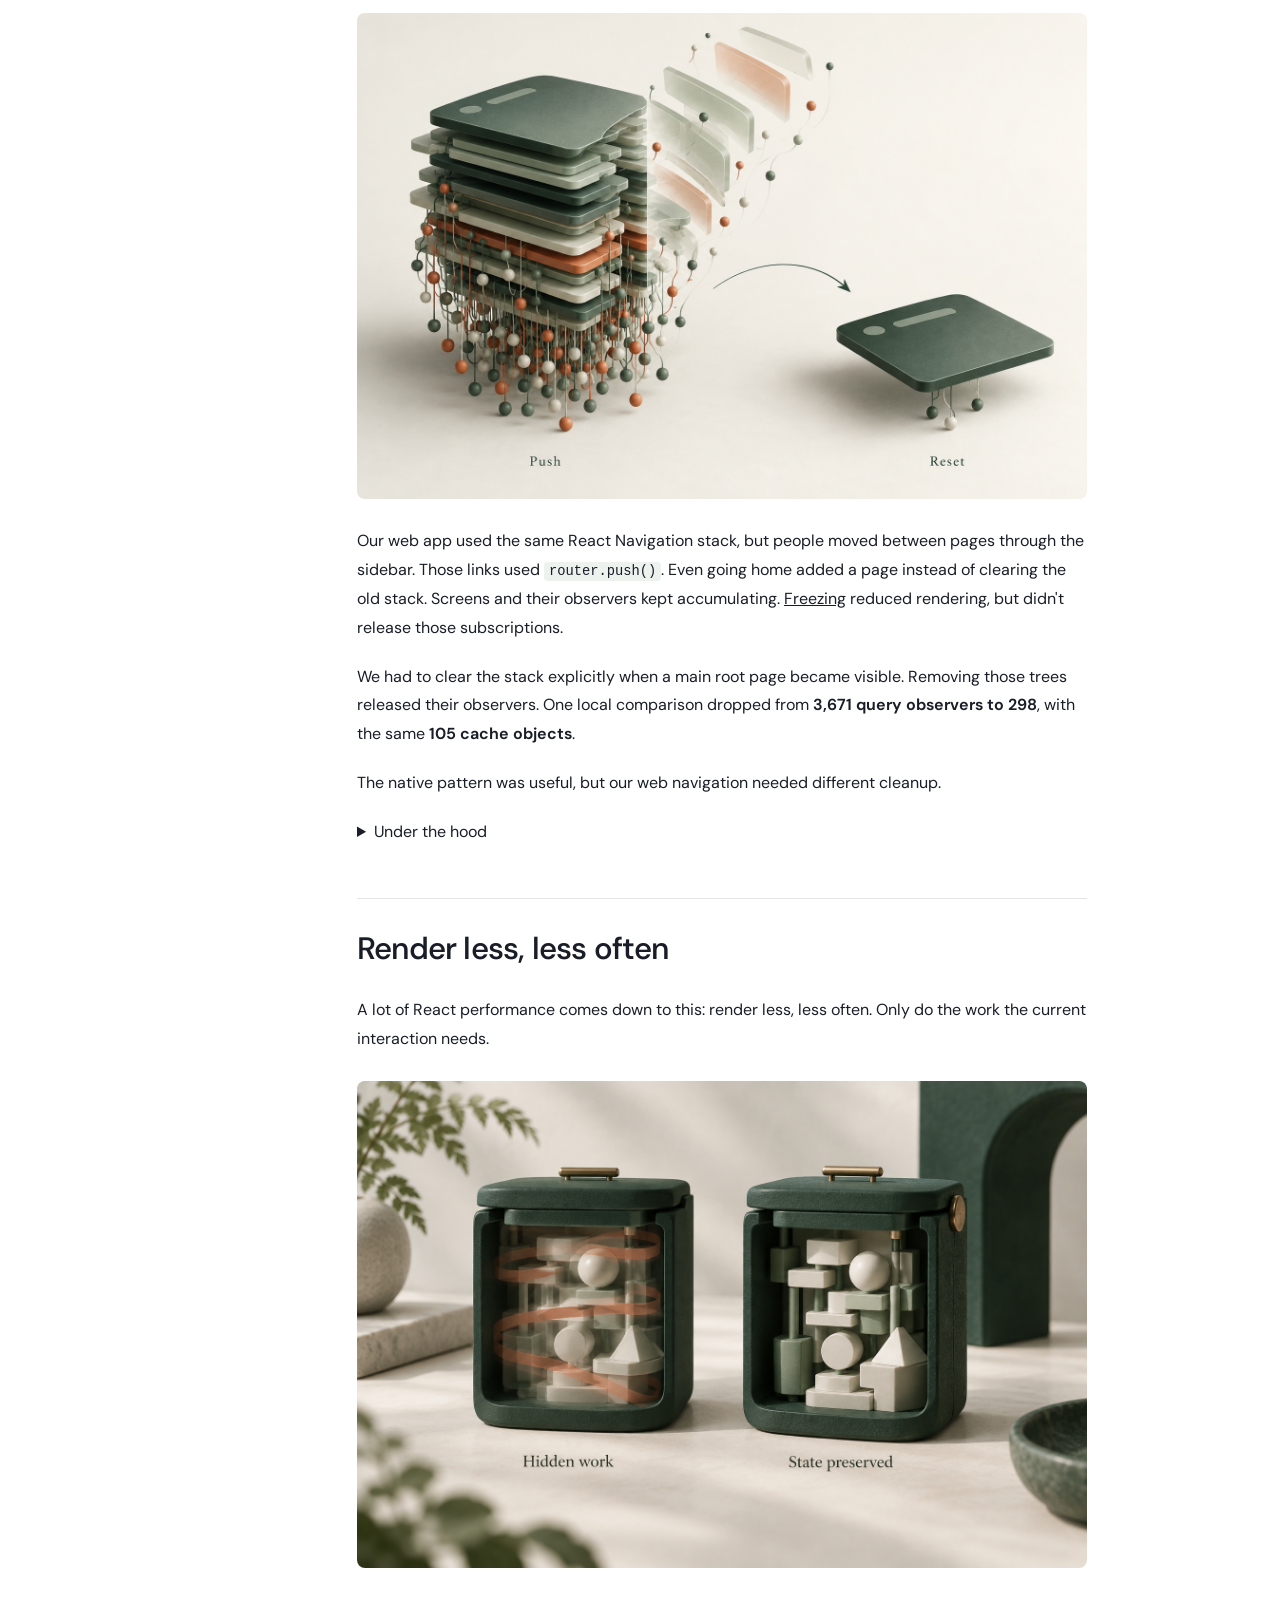
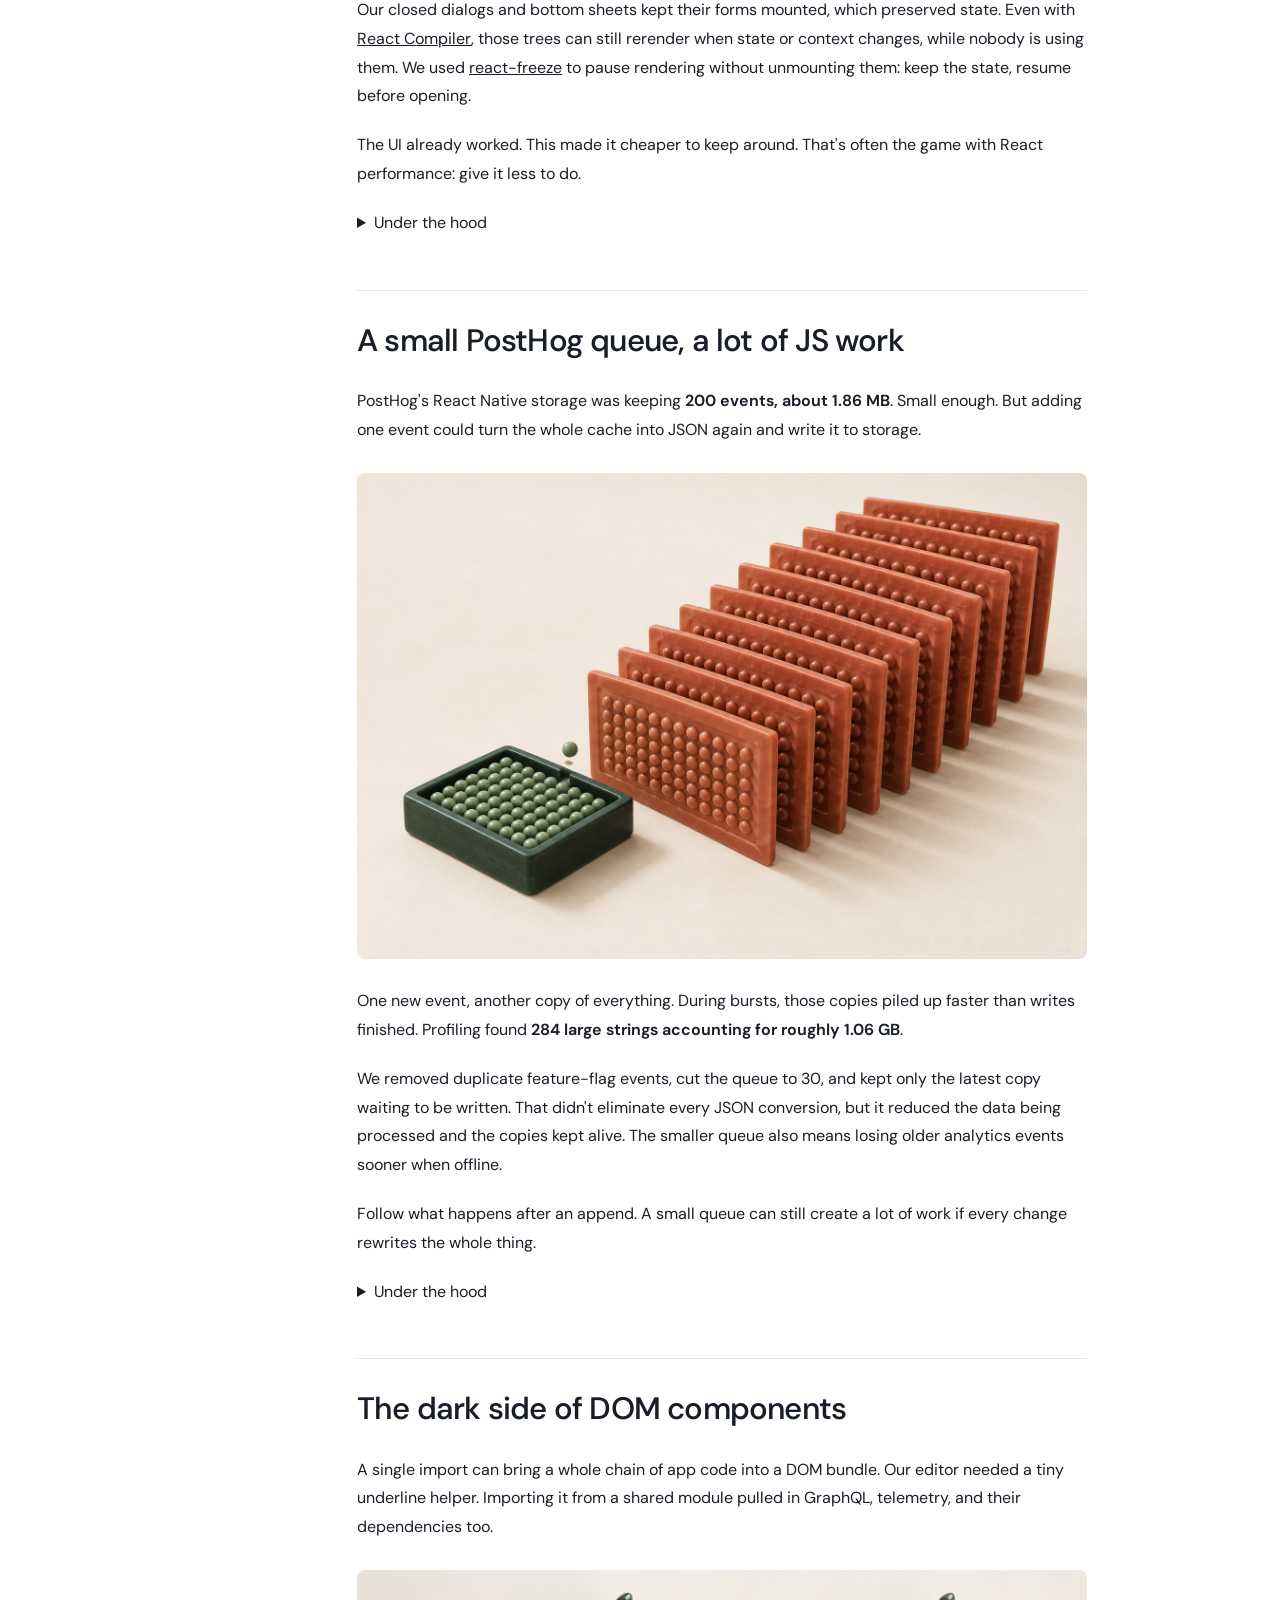
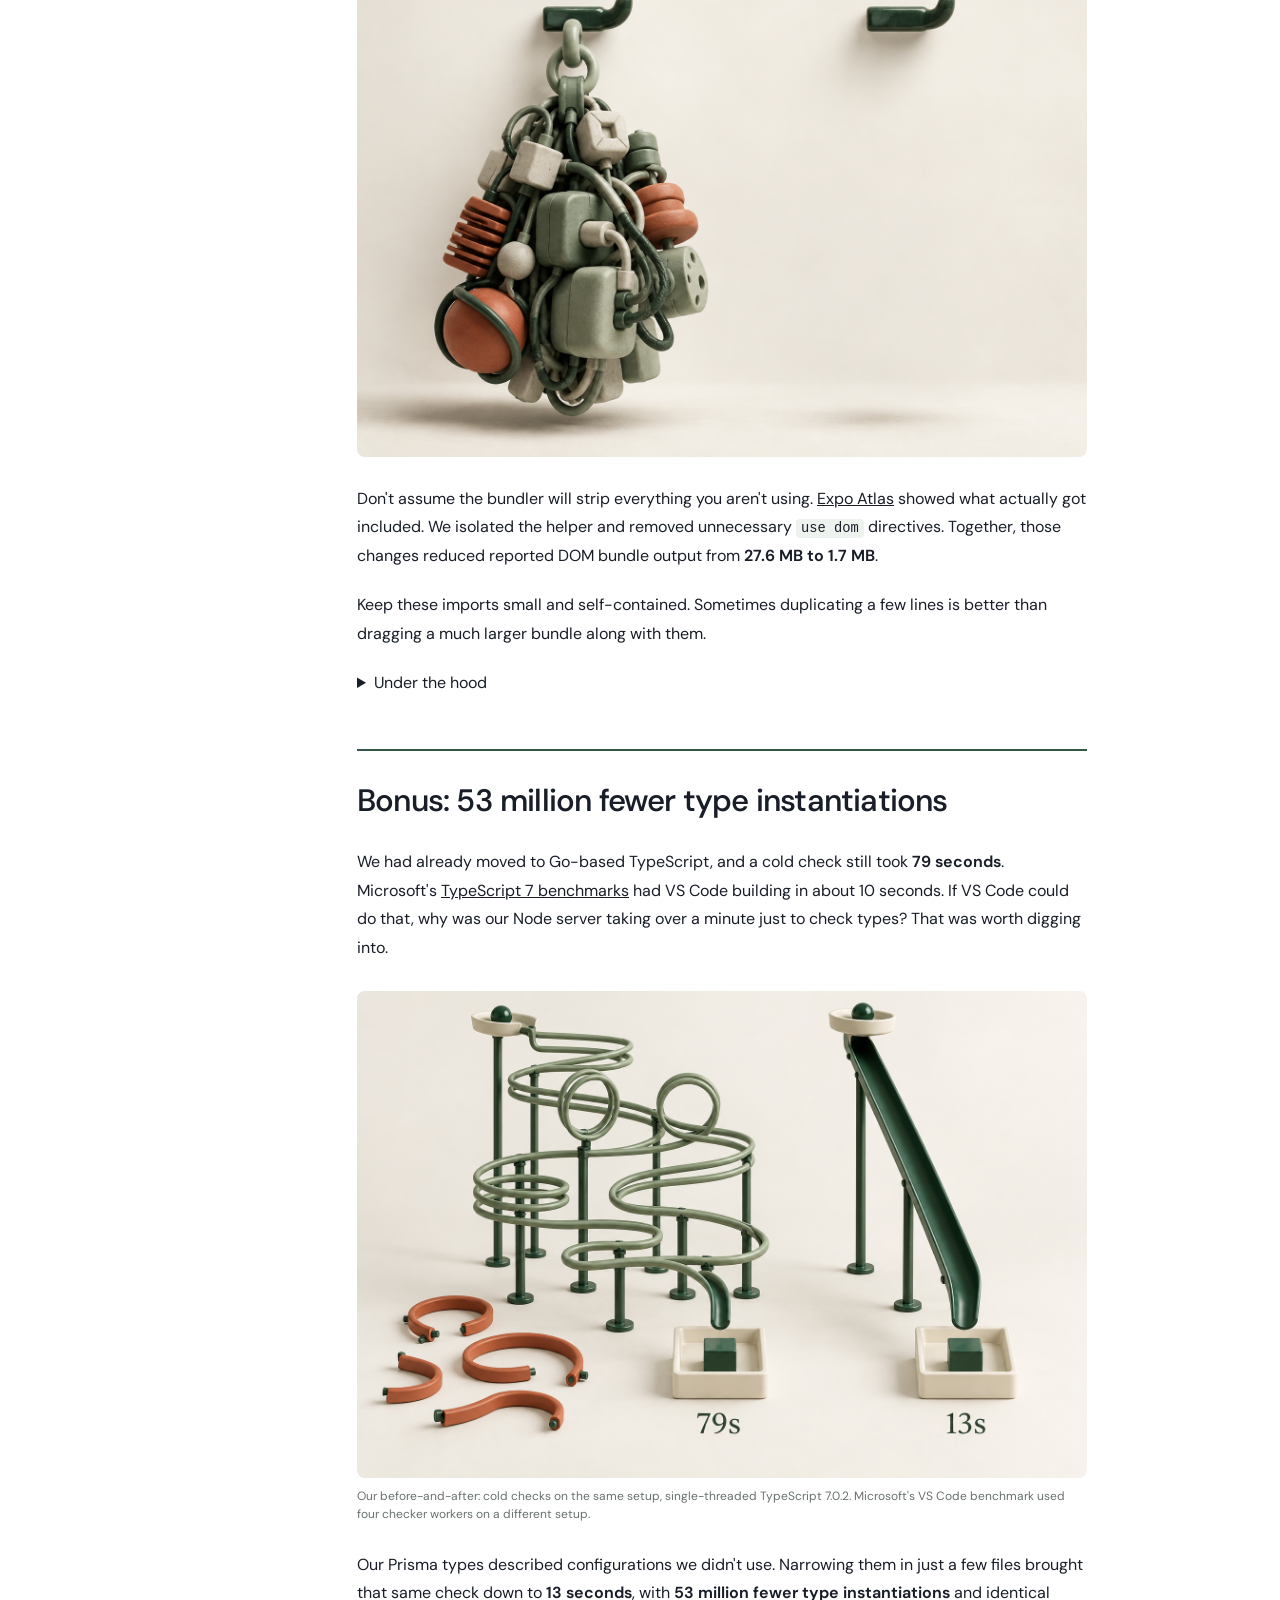
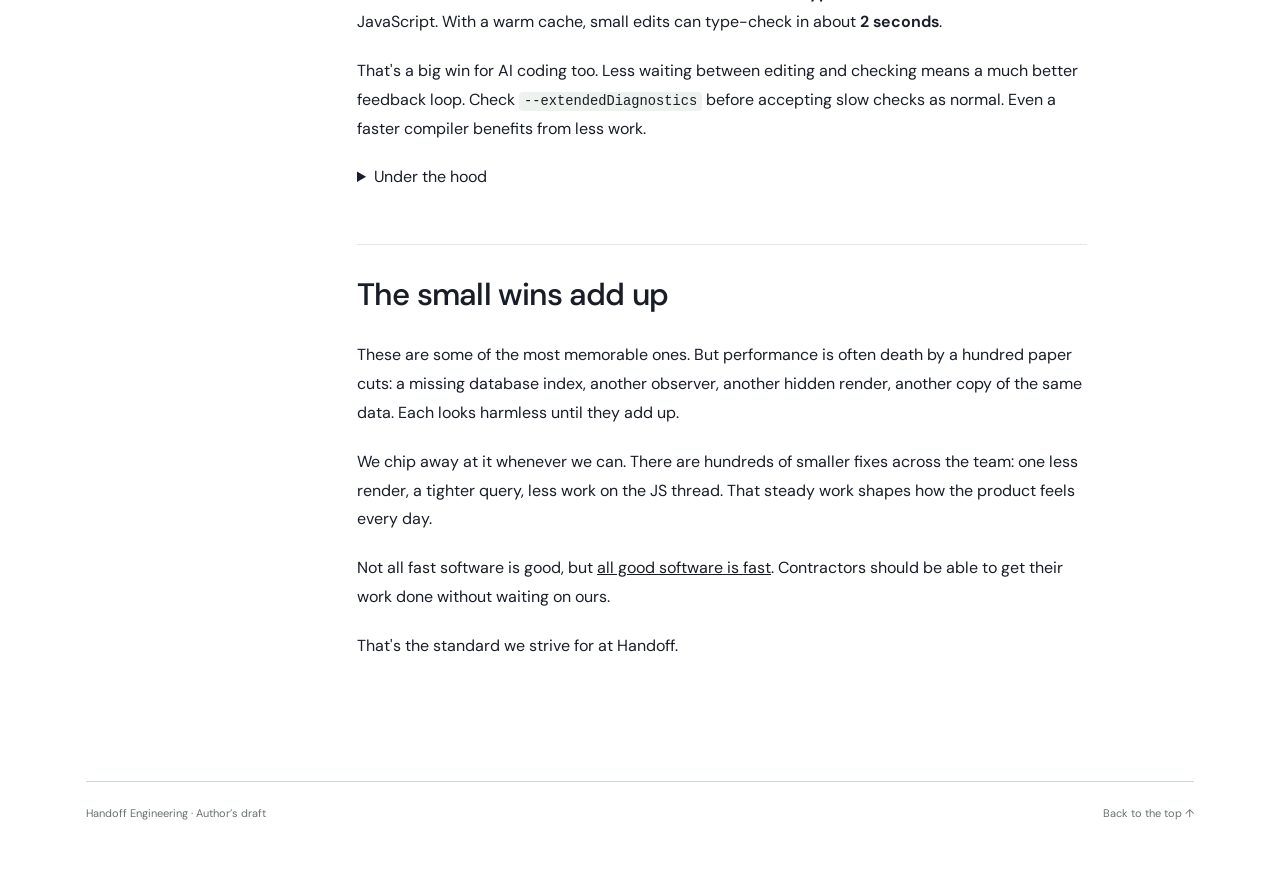
==== commit f8d3178b: "docs(blog): label deep dives under the hood" ====
--- a/public/index.html
+++ b/public/index.html
@@ -1517,7 +1517,7 @@
                 times. Neither does making the function async.
               </p>
             <!-- deep-dive:calculations:start -->
-<details class="deep-dive" id="calculations-implementation"><summary><span class="deep-title">Code</span><span class="deep-toggle" aria-hidden="true"></span></summary><div class="deep-body"><figure class="deep-code"><figcaption><span>Simplified parent and row resolvers</span><button type="button" class="deep-copy" aria-label="Copy code: Simplified parent and row resolvers. Example 1.">Copy</button></figcaption><pre tabindex="0" aria-label="Simplified parent and row resolvers"><code>async function resolveRows(estimate, rows) {
+<details class="deep-dive" id="calculations-implementation"><summary><span class="deep-title">Under the hood</span><span class="deep-toggle" aria-hidden="true"></span></summary><div class="deep-body"><figure class="deep-code"><figcaption><span>Simplified parent and row resolvers</span><button type="button" class="deep-copy" aria-label="Copy code: Simplified parent and row resolvers. Example 1.">Copy</button></figcaption><pre tabindex="0" aria-label="Simplified parent and row resolvers"><code>async function resolveRows(estimate, rows) {
   const totals = await calculateEstimate(estimate.id);
   return rows.map((row) =&gt; ({
     ...row,
@@ -1574,7 +1574,7 @@
                 of this headache.
               </p>
             <!-- deep-dive:cache:start -->
-<details class="deep-dive" id="cache-implementation"><summary><span class="deep-title">Code</span><span class="deep-toggle" aria-hidden="true"></span></summary><div class="deep-body"><figure class="deep-code"><figcaption><span>One of the fragment fixes; unrelated fields omitted</span><button type="button" class="deep-copy" aria-label="Copy code: One of the fragment fixes; unrelated fields omitted. Example 1.">Copy</button></figcaption><pre tabindex="0" aria-label="One of the fragment fixes; unrelated fields omitted"><code><span class="dd-context"> fragment EstimateFragment on Estimate {</span>
+<details class="deep-dive" id="cache-implementation"><summary><span class="deep-title">Under the hood</span><span class="deep-toggle" aria-hidden="true"></span></summary><div class="deep-body"><figure class="deep-code"><figcaption><span>One of the fragment fixes; unrelated fields omitted</span><button type="button" class="deep-copy" aria-label="Copy code: One of the fragment fixes; unrelated fields omitted. Example 1.">Copy</button></figcaption><pre tabindex="0" aria-label="One of the fragment fixes; unrelated fields omitted"><code><span class="dd-context"> fragment EstimateFragment on Estimate {</span>
 <span class="dd-add">+  id</span>
 <span class="dd-context">   name</span>
 <span class="dd-context"> }</span></code></pre></figure>
@@ -1627,7 +1627,7 @@
                 different cleanup.
               </p>
             <!-- deep-dive:navigation:start -->
-<details class="deep-dive" id="navigation-implementation"><summary><span class="deep-title">Code</span><span class="deep-toggle" aria-hidden="true"></span></summary><div class="deep-body"><figure class="deep-code"><figcaption><span>Tab reset with retained params; focus guards and state validation omitted</span><button type="button" class="deep-copy" aria-label="Copy code: Tab reset with retained params; focus guards and state validation omitted. Example 1.">Copy</button></figcaption><pre tabindex="0" aria-label="Tab reset with retained params; focus guards and state validation omitted"><code>// Once the target root is visible, read its active tab.
+<details class="deep-dive" id="navigation-implementation"><summary><span class="deep-title">Under the hood</span><span class="deep-toggle" aria-hidden="true"></span></summary><div class="deep-body"><figure class="deep-code"><figcaption><span>Tab reset with retained params; focus guards and state validation omitted</span><button type="button" class="deep-copy" aria-label="Copy code: Tab reset with retained params; focus guards and state validation omitted. Example 1.">Copy</button></figcaption><pre tabindex="0" aria-label="Tab reset with retained params; focus guards and state validation omitted"><code>// Once the target root is visible, read its active tab.
 const root = state.routes[state.index];
 const tabState = root.state;
 const activeTab = tabState?.routes[tabState.index];
@@ -1684,7 +1684,7 @@
                 to do.
               </p>
             <!-- deep-dive:sheets:start -->
-<details class="deep-dive" id="sheets-implementation"><summary><span class="deep-title">Code</span><span class="deep-toggle" aria-hidden="true"></span></summary><div class="deep-body"><figure class="deep-code"><figcaption><span>Simplified from the row-panel change; other props omitted</span><button type="button" class="deep-copy" aria-label="Copy code: Simplified from the row-panel change; other props omitted. Example 1.">Copy</button></figcaption><pre tabindex="0" aria-label="Simplified from the row-panel change; other props omitted"><code><span class="dd-add">+&lt;Freeze freeze={!panelOpen}&gt;</span>
+<details class="deep-dive" id="sheets-implementation"><summary><span class="deep-title">Under the hood</span><span class="deep-toggle" aria-hidden="true"></span></summary><div class="deep-body"><figure class="deep-code"><figcaption><span>Simplified from the row-panel change; other props omitted</span><button type="button" class="deep-copy" aria-label="Copy code: Simplified from the row-panel change; other props omitted. Example 1.">Copy</button></figcaption><pre tabindex="0" aria-label="Simplified from the row-panel change; other props omitted"><code><span class="dd-add">+&lt;Freeze freeze={!panelOpen}&gt;</span>
 <span class="dd-context">   &lt;RowPanelProvider&gt;</span>
 <span class="dd-context">     &lt;BottomSheet onDismiss={handleDismiss}&gt;</span>
 <span class="dd-context">       &lt;RowForm /&gt;</span>
@@ -1741,7 +1741,7 @@
                 create a lot of work if every change rewrites the whole thing.
               </p>
             <!-- deep-dive:persistence:start -->
-<details class="deep-dive" id="persistence-implementation"><summary><span class="deep-title">Code</span><span class="deep-toggle" aria-hidden="true"></span></summary><div class="deep-body"><figure class="deep-code"><figcaption><span>Queue and storage configuration</span><button type="button" class="deep-copy" aria-label="Copy code: Queue and storage configuration. Example 1.">Copy</button></figcaption><pre tabindex="0" aria-label="Queue and storage configuration"><code><span class="dd-remove">-maxQueueSize: 200,</span>
+<details class="deep-dive" id="persistence-implementation"><summary><span class="deep-title">Under the hood</span><span class="deep-toggle" aria-hidden="true"></span></summary><div class="deep-body"><figure class="deep-code"><figcaption><span>Queue and storage configuration</span><button type="button" class="deep-copy" aria-label="Copy code: Queue and storage configuration. Example 1.">Copy</button></figcaption><pre tabindex="0" aria-label="Queue and storage configuration"><code><span class="dd-remove">-maxQueueSize: 200,</span>
 <span class="dd-add">+maxQueueSize: 30,</span>
 <span class="dd-add">+customStorage: createPostHogStorage(),</span></code></pre></figure>
 <figure class="deep-code"><figcaption><span>setItem and drainWrites excerpts; reads and retries omitted</span><button type="button" class="deep-copy" aria-label="Copy code: setItem and drainWrites excerpts; reads and retries omitted. Example 2.">Copy</button></figcaption><pre tabindex="0" aria-label="setItem and drainWrites excerpts; reads and retries omitted"><code>// Every new snapshot replaces the pending one for this key.
@@ -1800,7 +1800,7 @@
                 bundle along with them.
               </p>
             <!-- deep-dive:bundles:start -->
-<details class="deep-dive" id="bundles-implementation"><summary><span class="deep-title">Code</span><span class="deep-toggle" aria-hidden="true"></span></summary><div class="deep-body"><figure class="deep-code"><figcaption><span>The underline helper, kept inside the DOM entry</span><button type="button" class="deep-copy" aria-label="Copy code: The underline helper, kept inside the DOM entry. Example 1.">Copy</button></figcaption><pre tabindex="0" aria-label="The underline helper, kept inside the DOM entry"><code><span class="dd-remove">-import { UNDERLINE } from &quot;@/design-system/RichTextEditor/transformers&quot;;</span>
+<details class="deep-dive" id="bundles-implementation"><summary><span class="deep-title">Under the hood</span><span class="deep-toggle" aria-hidden="true"></span></summary><div class="deep-body"><figure class="deep-code"><figcaption><span>The underline helper, kept inside the DOM entry</span><button type="button" class="deep-copy" aria-label="Copy code: The underline helper, kept inside the DOM entry. Example 1.">Copy</button></figcaption><pre tabindex="0" aria-label="The underline helper, kept inside the DOM entry"><code><span class="dd-remove">-import { UNDERLINE } from &quot;@/design-system/RichTextEditor/transformers&quot;;</span>
 <span class="dd-add">+import type { TextFormatTransformer } from &quot;@lexical/markdown&quot;;</span>
 <span class="dd-add">+</span>
 <span class="dd-add">+const UNDERLINE: TextFormatTransformer = {</span>
@@ -1856,7 +1856,7 @@
                 as normal. Even a faster compiler benefits from less work.
               </p>
             <!-- deep-dive:dx:start -->
-<details class="deep-dive" id="dx-implementation"><summary><span class="deep-title">Code</span><span class="deep-toggle" aria-hidden="true"></span></summary><div class="deep-body"><figure class="deep-code"><figcaption><span>The constructor change; existing runtime options omitted</span><button type="button" class="deep-copy" aria-label="Copy code: The constructor change; existing runtime options omitted. Example 1.">Copy</button></figcaption><pre tabindex="0" aria-label="The constructor change; existing runtime options omitted"><code><span class="dd-add">+type AppPrismaClientOptions = Prisma.PrismaClientOptions &amp; {</span>
+<details class="deep-dive" id="dx-implementation"><summary><span class="deep-title">Under the hood</span><span class="deep-toggle" aria-hidden="true"></span></summary><div class="deep-body"><figure class="deep-code"><figcaption><span>The constructor change; existing runtime options omitted</span><button type="button" class="deep-copy" aria-label="Copy code: The constructor change; existing runtime options omitted. Example 1.">Copy</button></figcaption><pre tabindex="0" aria-label="The constructor change; existing runtime options omitted"><code><span class="dd-add">+type AppPrismaClientOptions = Prisma.PrismaClientOptions &amp; {</span>
 <span class="dd-add">+  log: Array&lt;Prisma.LogLevel | Prisma.LogDefinition&gt;;</span>
 <span class="dd-add">+  omit?: never;</span>
 <span class="dd-add">+};</span>
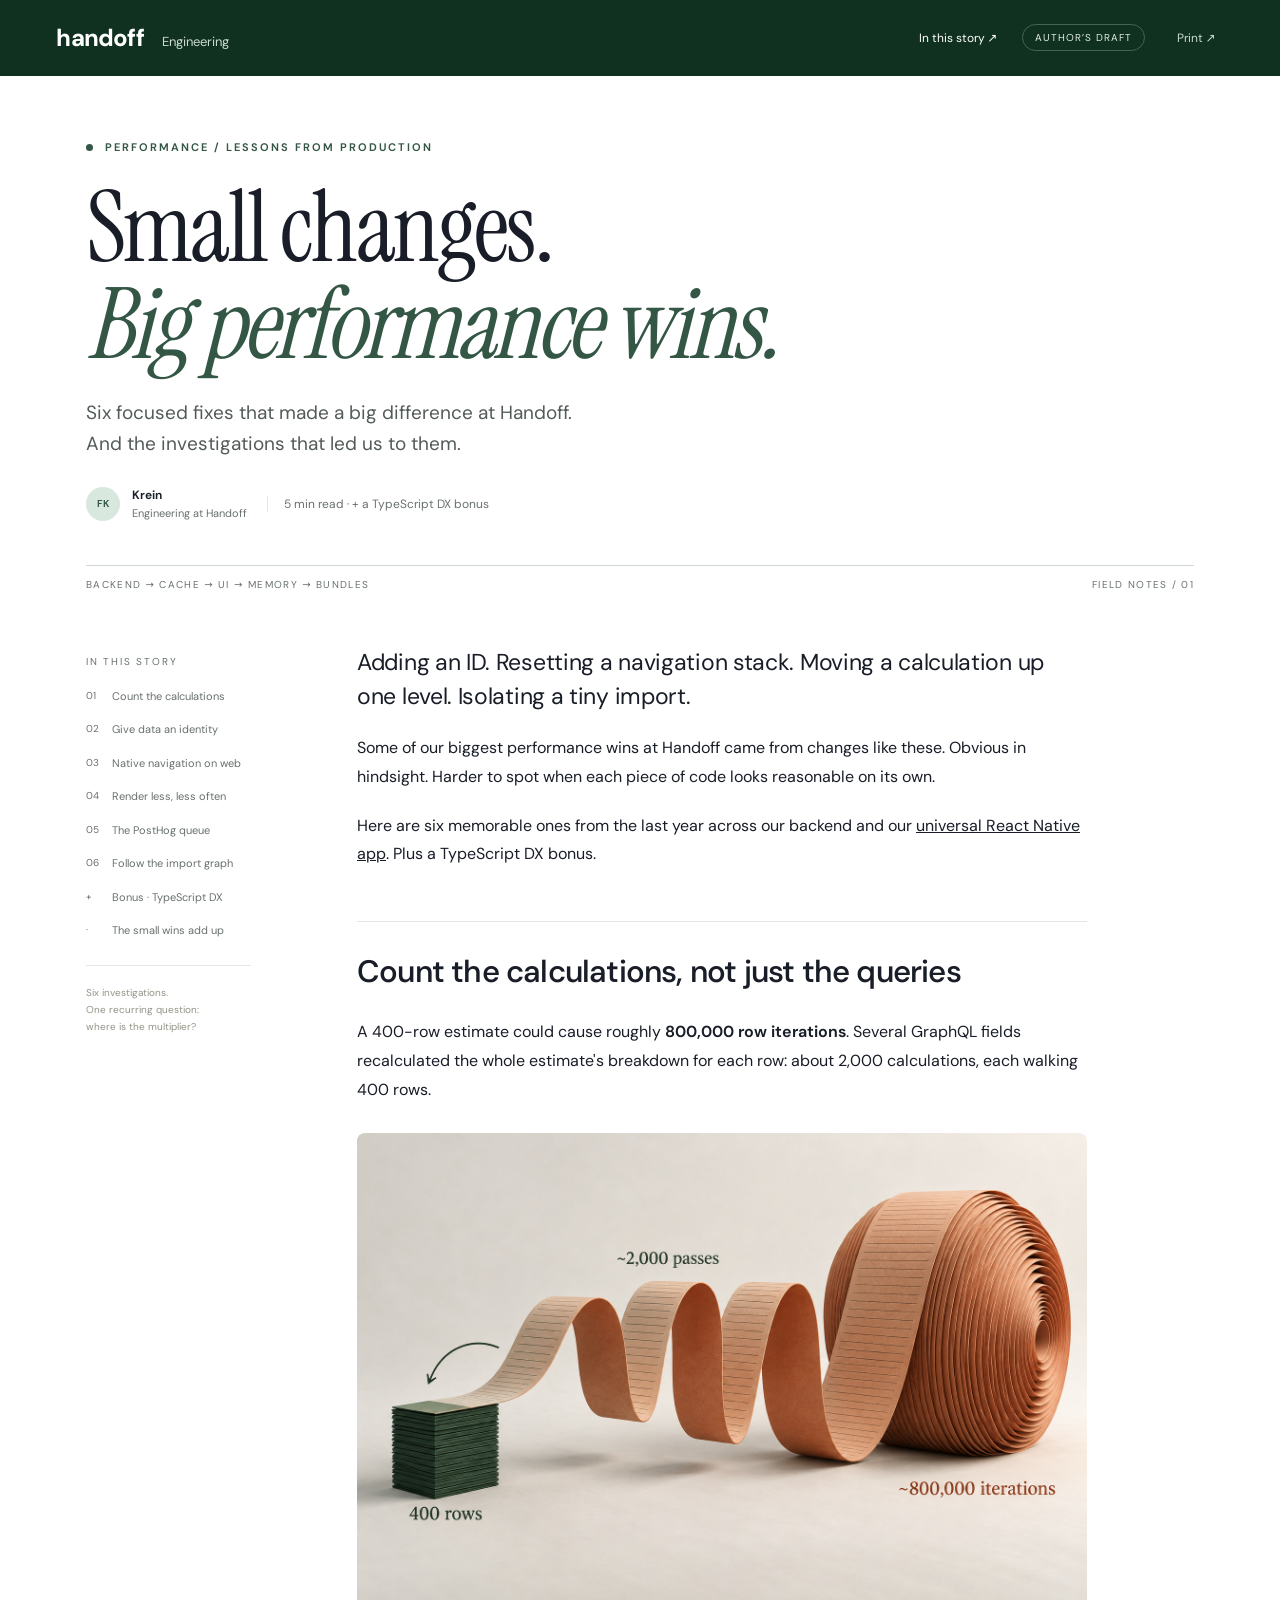
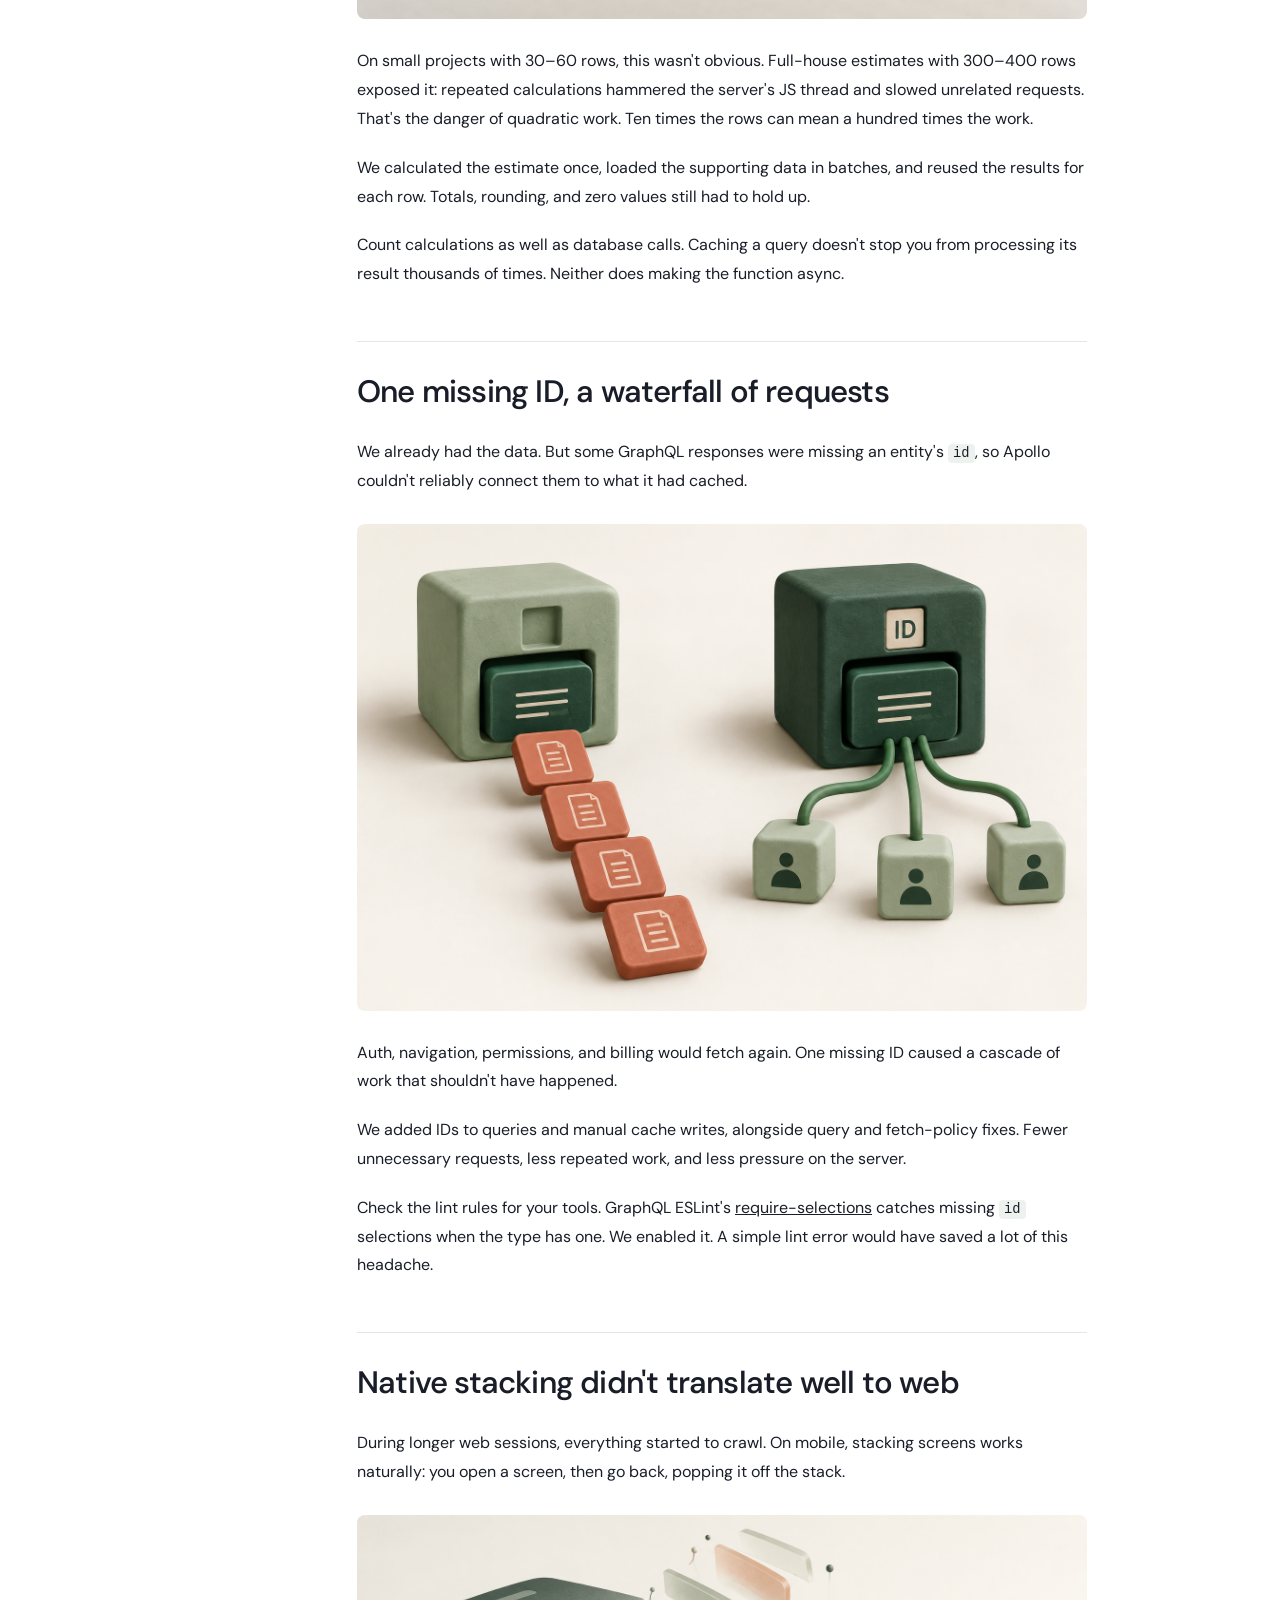
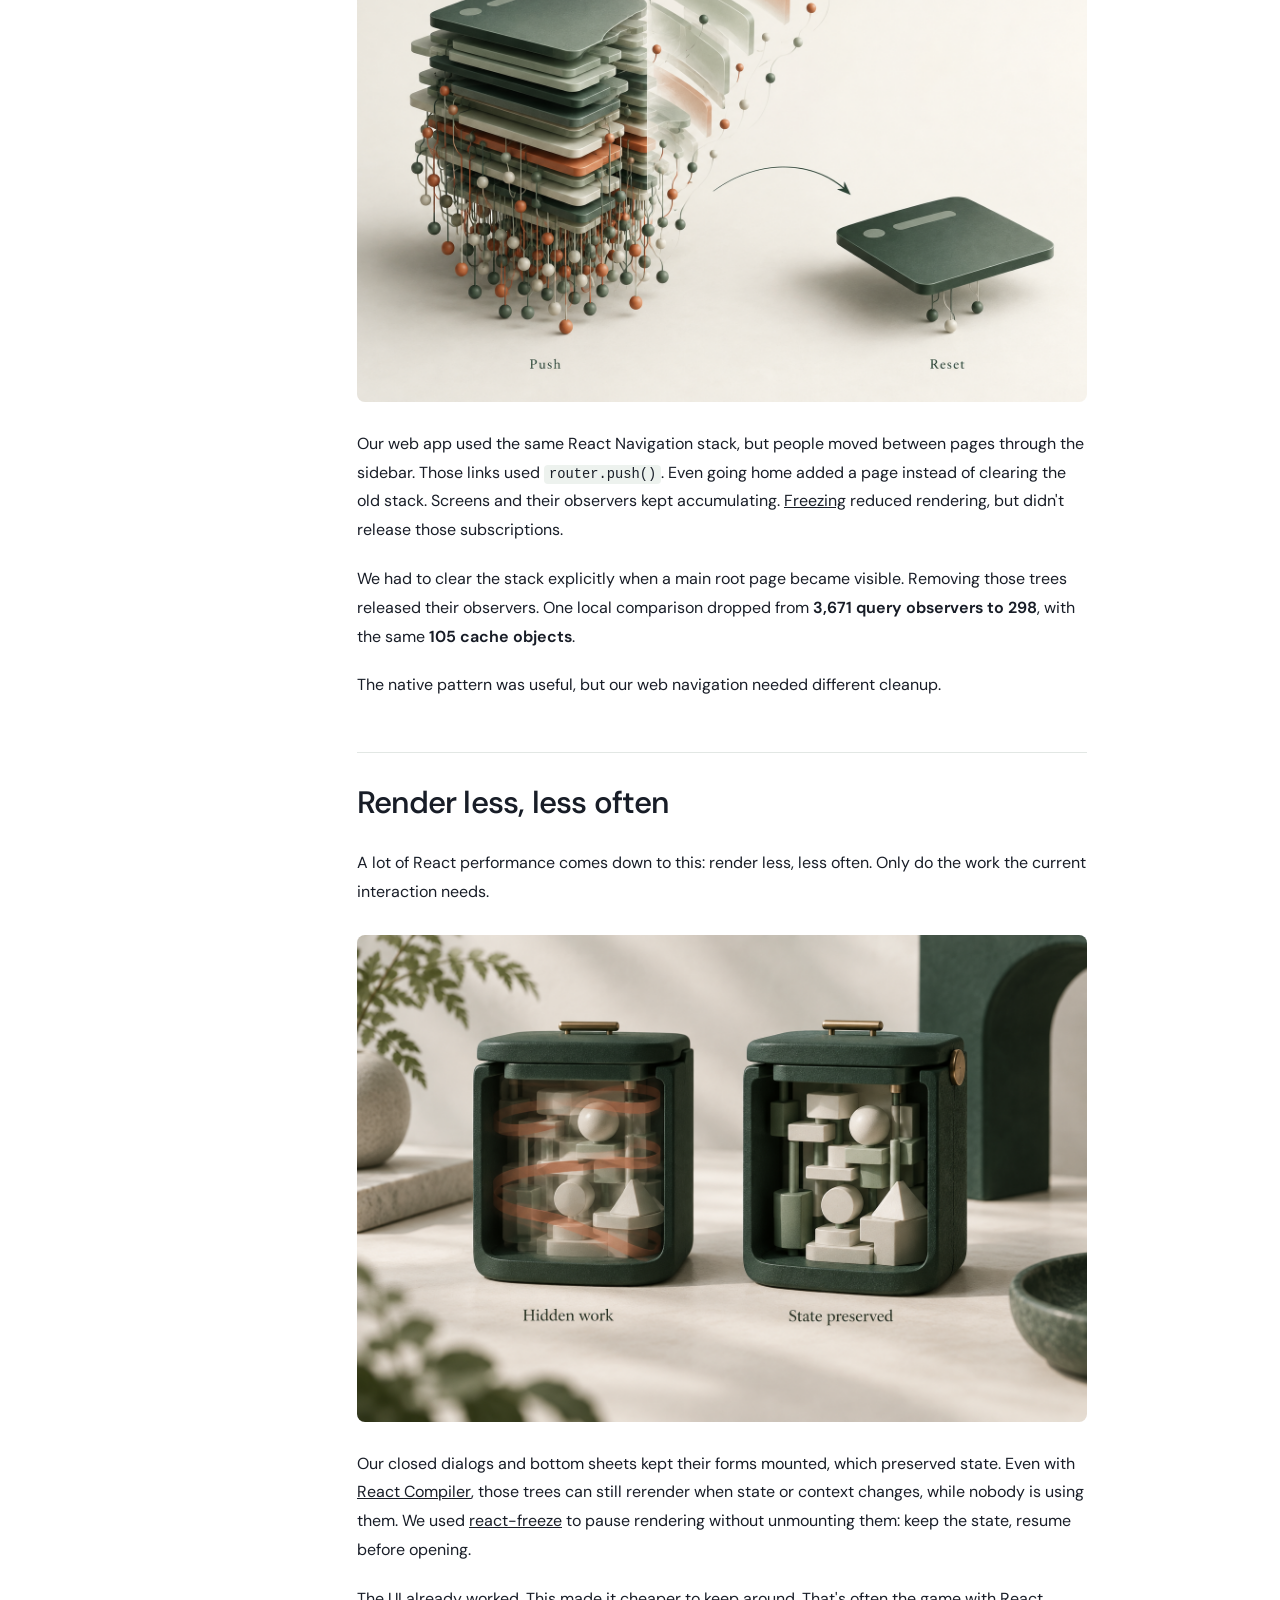
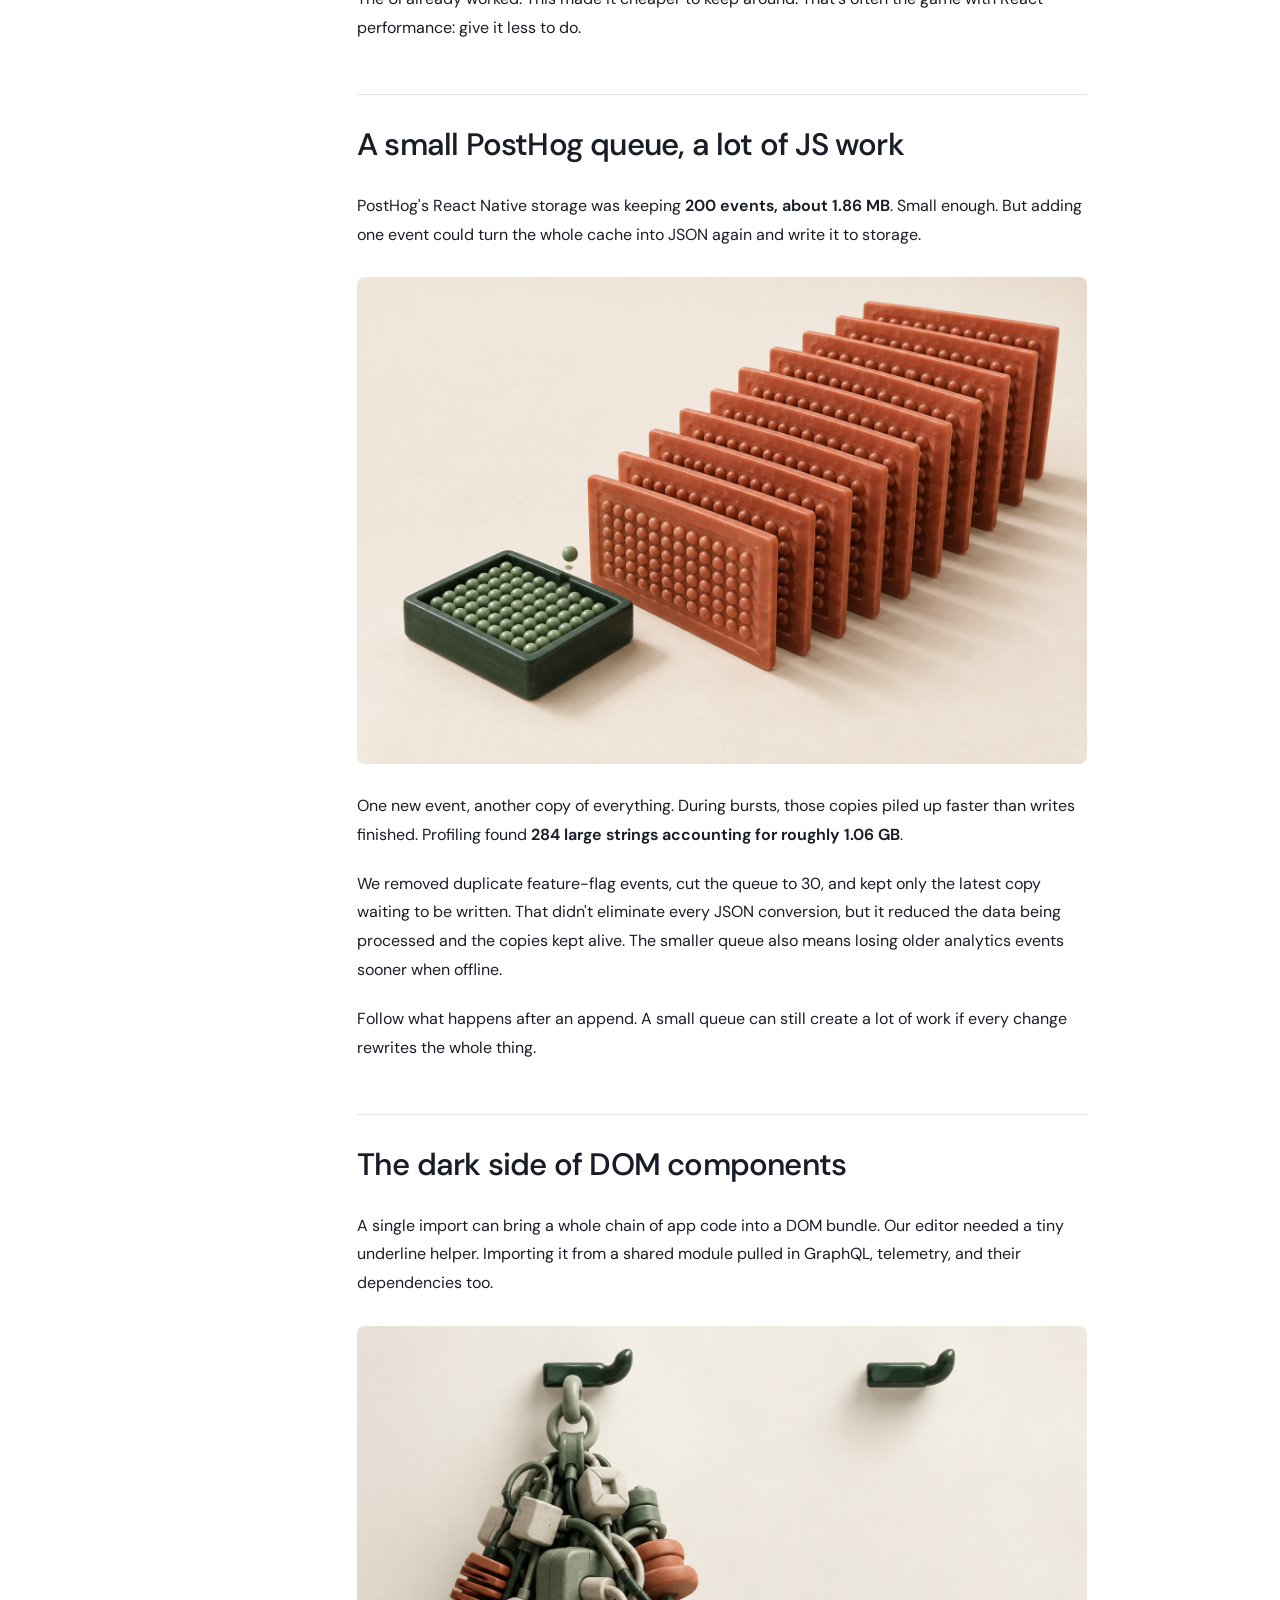
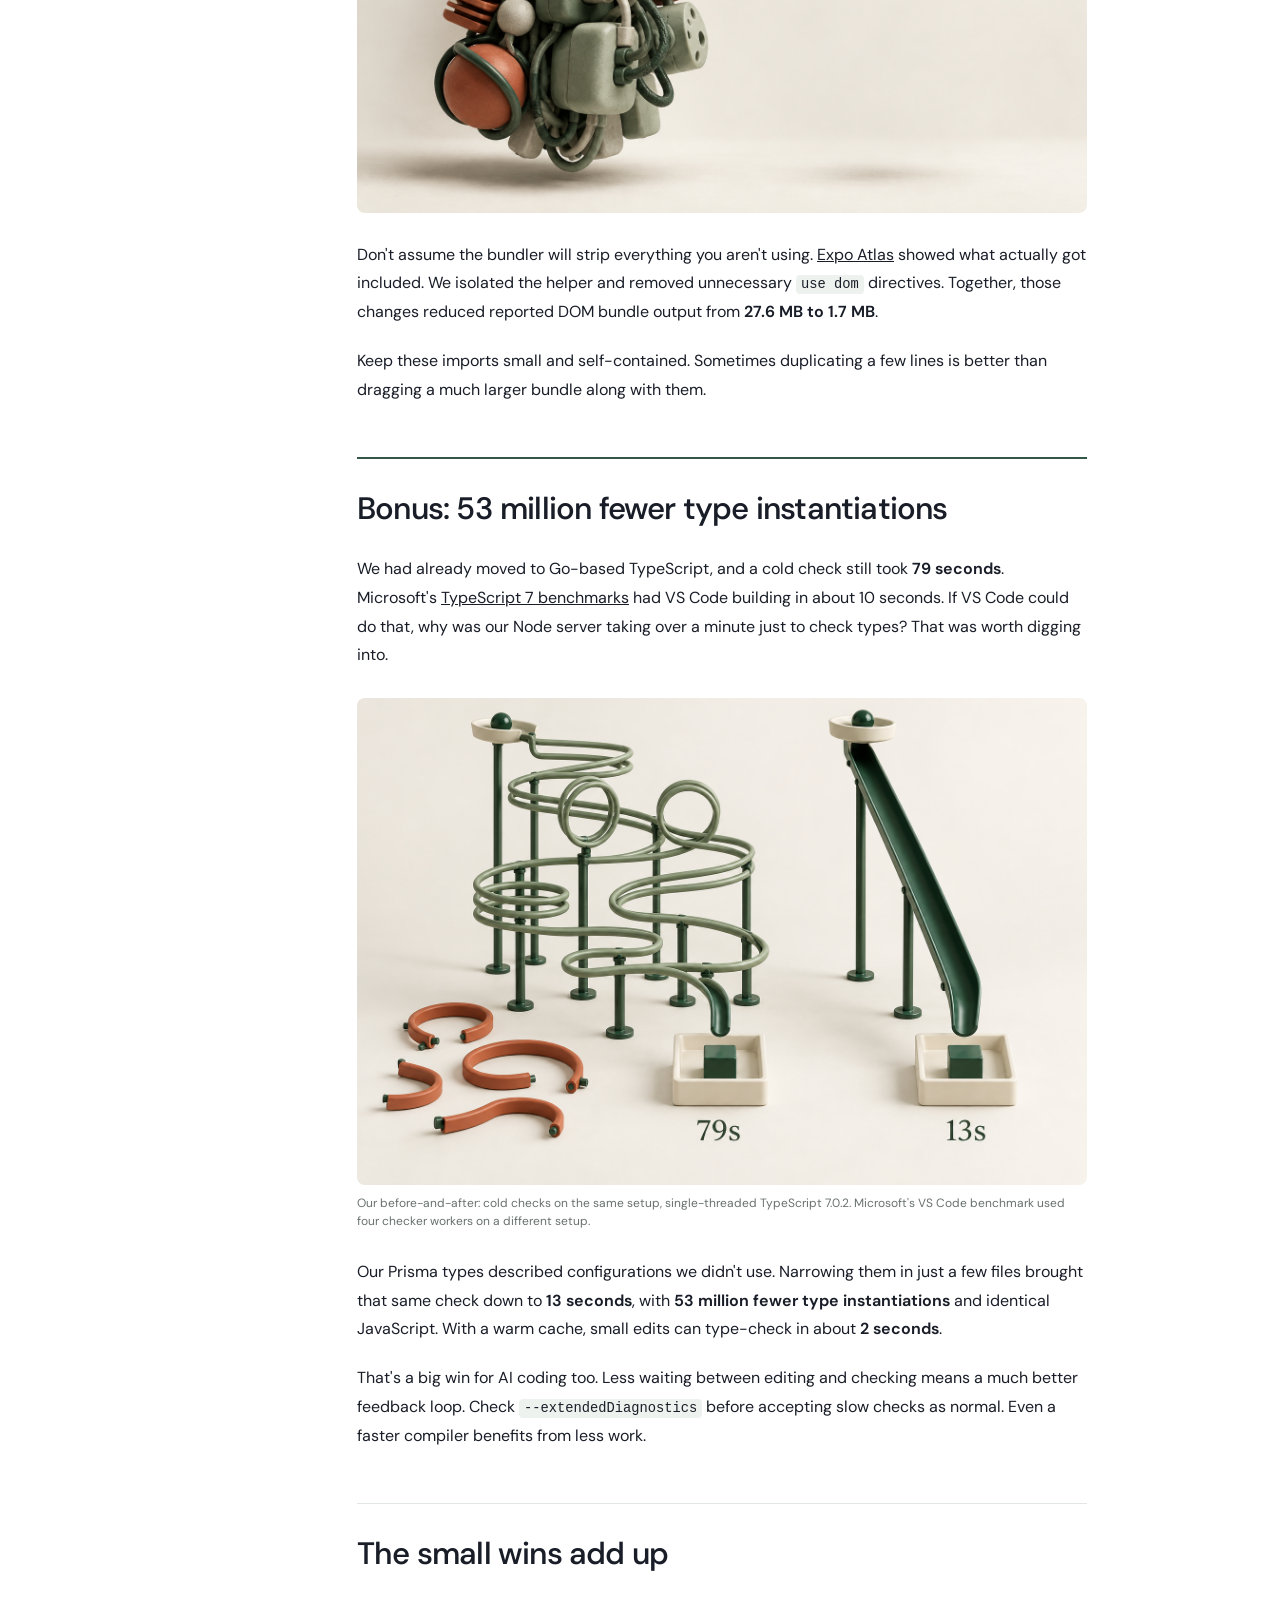
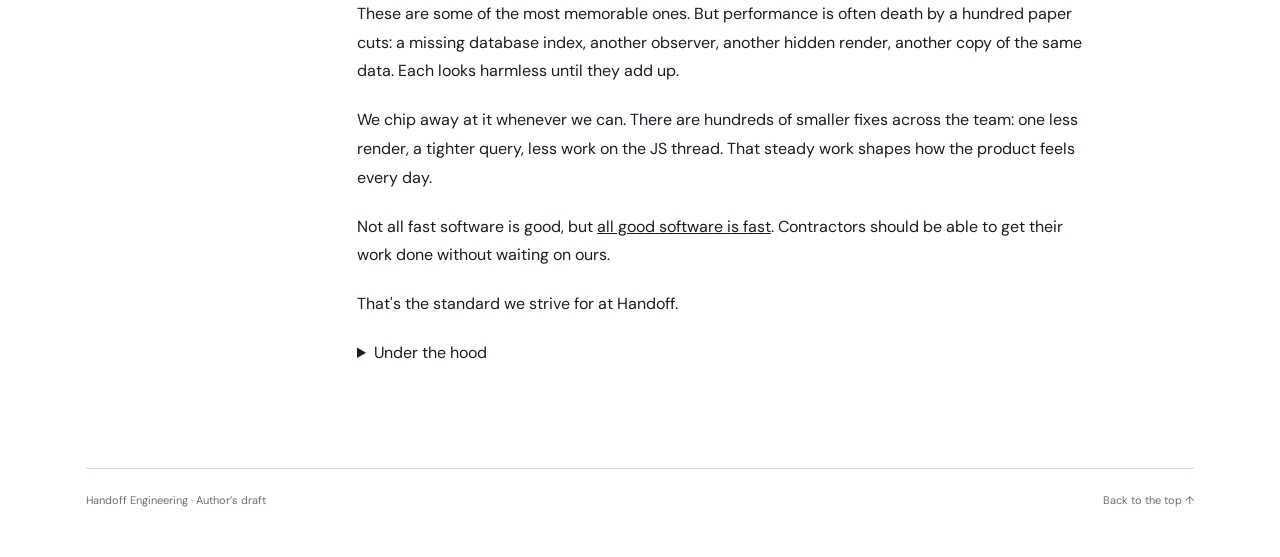
==== commit d26187e7: "feat(blog): collect implementation notes at the end" ====
--- a/public/index.html
+++ b/public/index.html
@@ -1516,8 +1516,254 @@
                 doesn&#x27;t stop you from processing its result thousands of
                 times. Neither does making the function async.
               </p>
-            <!-- deep-dive:calculations:start -->
-<details class="deep-dive" id="calculations-implementation"><summary><span class="deep-title">Under the hood</span><span class="deep-toggle" aria-hidden="true"></span></summary><div class="deep-body"><figure class="deep-code"><figcaption><span>Simplified parent and row resolvers</span><button type="button" class="deep-copy" aria-label="Copy code: Simplified parent and row resolvers. Example 1.">Copy</button></figcaption><pre tabindex="0" aria-label="Simplified parent and row resolvers"><code>async function resolveRows(estimate, rows) {
+            </section>
+            <section class="essay-section">
+              <h2 id="cache">One missing ID, a waterfall of requests</h2>
+              <p>
+                We already had the data. But some GraphQL responses were missing
+                an entity&#x27;s <code>id</code>, so Apollo couldn&#x27;t
+                reliably connect them to what it had cached.
+              </p>
+              <figure class="cms-visual">
+                <img
+                  src="images/02-cache-waterfall.png"
+                  alt="Tactile 3D cache block with a missing identity tile beside a cascade of repeated terracotta blocks; an ID tile locks into a calm green reusable block."
+                  width="1536"
+                  height="1024"
+                  loading="lazy"
+                  decoding="async"
+                />
+              </figure>
+              <p>
+                Auth, navigation, permissions, and billing would fetch again.
+                One missing ID caused a cascade of work that shouldn&#x27;t have
+                happened.
+              </p>
+              <p>
+                We added IDs to queries and manual cache writes, alongside query
+                and fetch-policy fixes. Fewer unnecessary requests, less
+                repeated work, and less pressure on the server.
+              </p>
+              <p>
+                Check the lint rules for your tools. GraphQL ESLint&#x27;s
+                <a
+                  href="https://the-guild.dev/graphql/eslint/rules/require-selections"
+                  >require-selections</a
+                >
+                catches missing <code>id</code> selections when the type has
+                one. We enabled it. A simple lint error would have saved a lot
+                of this headache.
+              </p>
+            </section>
+            <section class="essay-section">
+              <h2 id="navigation">
+                Native stacking didn&#x27;t translate well to web
+              </h2>
+              <p>
+                During longer web sessions, everything started to crawl. On
+                mobile, stacking screens works naturally: you open a screen,
+                then go back, popping it off the stack.
+              </p>
+              <figure class="cms-visual">
+                <img
+                  src="images/03-reset-the-stack.png"
+                  alt="Sculptural stack of retained screens and observer beads resolves into one clean root slab."
+                  width="1536"
+                  height="1024"
+                  loading="lazy"
+                  decoding="async"
+                />
+              </figure>
+              <p>
+                Our web app used the same React Navigation stack, but people
+                moved between pages through the sidebar. Those links used
+                <code>router.push()</code>. Even going home added a page instead
+                of clearing the old stack. Screens and their observers kept
+                accumulating. <a href="https://reactnavigation.org/docs/stack-navigator/#freezeonblur">Freezing</a> reduced rendering, but didn&#x27;t
+                release those subscriptions.
+              </p>
+              <p>
+                We had to clear the stack explicitly when a main root page
+                became visible. Removing those trees released their observers.
+                One local comparison dropped from
+                <strong>3,671 query observers to 298</strong>, with the same
+                <strong>105 cache objects</strong>.
+              </p>
+              <p>
+                The native pattern was useful, but our web navigation needed
+                different cleanup.
+              </p>
+            </section>
+            <section class="essay-section">
+              <h2 id="sheets">Render less, less often</h2>
+              <p>
+                A lot of React performance comes down to this: render less, less
+                often. Only do the work the current interaction needs.
+              </p>
+              <figure class="cms-visual">
+                <img
+                  src="images/04-render-less.png"
+                  alt="Tactile green chambers contrast a closed chamber wasting energy on repeated internal work with a calm chamber preserving an identical arrangement."
+                  width="1536"
+                  height="1024"
+                  loading="lazy"
+                  decoding="async"
+                />
+              </figure>
+              <p>
+                Our closed dialogs and bottom sheets kept their forms mounted,
+                which preserved state. Even with
+                <a href="https://react.dev/learn/react-compiler">React Compiler</a>,
+                those trees can still rerender when state or context changes,
+                while nobody is using them. We used
+                <a href="https://github.com/software-mansion/react-freeze">react-freeze</a>
+                to pause rendering without unmounting them: keep the state,
+                resume before opening.
+              </p>
+              <p>
+                The UI already worked. This made it cheaper to keep around.
+                That&#x27;s often the game with React performance: give it less
+                to do.
+              </p>
+            </section>
+            <section class="essay-section">
+              <h2 id="persistence">A small PostHog queue, a lot of JS work</h2>
+              <p>
+                PostHog&#x27;s React Native storage was keeping
+                <strong>200 events, about 1.86 MB</strong>. Small enough. But
+                adding one event could turn the whole cache into JSON again and
+                write it to storage.
+              </p>
+              <figure class="cms-visual">
+                <img
+                  src="images/05-small-queue-many-copies.png"
+                  alt="A tiny bead joins a green queue slab, producing a broad fan of terracotta slabs containing identical rows of beads."
+                  width="1536"
+                  height="1024"
+                  loading="lazy"
+                  decoding="async"
+                />
+              </figure>
+              <p>
+                One new event, another copy of everything. During bursts, those
+                copies piled up faster than writes finished. Profiling found
+                <strong>284 large strings accounting for roughly 1.06 GB</strong
+                >.
+              </p>
+              <p>
+                We removed duplicate feature-flag events, cut the queue to 30,
+                and kept only the latest copy waiting to be written. That
+                didn&#x27;t eliminate every JSON conversion, but it reduced the
+                data being processed and the copies kept alive. The smaller
+                queue also means losing older analytics events sooner when
+                offline.
+              </p>
+              <p>
+                Follow what happens after an append. A small queue can still
+                create a lot of work if every change rewrites the whole thing.
+              </p>
+            </section>
+            <section class="essay-section">
+              <h2 id="bundles">The dark side of DOM components</h2>
+              <p>
+                A single import can bring a whole chain of app code into a DOM
+                bundle. Our editor needed a tiny underline helper. Importing it
+                from a shared module pulled in GraphQL, telemetry, and their
+                dependencies too.
+              </p>
+              <figure class="cms-visual">
+                <img
+                  src="images/06-follow-the-import.png"
+                  alt="Tactile ceramic underline hooks contrast a dense dependency mass with a single self-contained green form."
+                  width="1536"
+                  height="1024"
+                  loading="lazy"
+                  decoding="async"
+                />
+              </figure>
+              <p>
+                Don&#x27;t assume the bundler will strip everything you
+                aren&#x27;t using.
+                <a href="https://docs.expo.dev/guides/analyzing-bundles/">Expo Atlas</a>
+                showed what actually got included.
+                We isolated the helper and removed unnecessary
+                <code>use dom</code> directives. Together, those changes reduced
+                reported DOM bundle output from
+                <strong>27.6 MB to 1.7 MB</strong>.
+              </p>
+              <p>
+                Keep these imports small and self-contained. Sometimes
+                duplicating a few lines is better than dragging a much larger
+                bundle along with them.
+              </p>
+            </section>
+            <section class="essay-section bonus">
+              <h2 id="dx">Bonus: 53 million fewer type instantiations</h2>
+              <p>
+                We had already moved to Go-based TypeScript, and a cold check
+                still took <strong>79 seconds</strong>. Microsoft&#x27;s
+                <a
+                  href="https://devblogs.microsoft.com/typescript/announcing-typescript-7-0/"
+                  >TypeScript 7 benchmarks</a
+                >
+                had VS Code building in about 10 seconds. If VS Code could do
+                that, why was our Node server taking over a minute just to check
+                types? That was worth digging into.
+              </p>
+              <figure class="cms-visual">
+                <img
+                  src="images/07-less-type-work.png"
+                  alt="Two identical green marbles travel a sprawling coiled track and a short direct track, arriving at identical output molds."
+                  width="1536"
+                  height="1024"
+                  loading="lazy"
+                  decoding="async"
+                />
+                <figcaption>
+                  Our before-and-after: cold checks on the same setup,
+                  single-threaded TypeScript 7.0.2. Microsoft's VS Code benchmark
+                  used four checker workers on a different setup.
+                </figcaption>
+              </figure>
+              <p>
+                Our Prisma types described configurations we didn&#x27;t use.
+                Narrowing them in just a few files brought that same check down
+                to <strong>13 seconds</strong>, with
+                <strong>53 million fewer type instantiations</strong> and
+                identical JavaScript. With a warm cache, small edits can type-check
+                in about <strong>2 seconds</strong>.
+              </p>
+              <p>
+                That&#x27;s a big win for AI coding too. Less waiting between
+                editing and checking means a much better feedback loop. Check
+                <code>--extendedDiagnostics</code> before accepting slow checks
+                as normal. Even a faster compiler benefits from less work.
+              </p>
+            </section>
+            <section class="essay-section">
+              <h2 id="closing">The small wins add up</h2>
+              <p>
+                These are some of the most memorable ones. But performance is
+                often death by a hundred paper cuts: a missing database index,
+                another observer, another hidden render, another copy of the
+                same data. Each looks harmless until they add up.
+              </p>
+              <p>
+                We chip away at it whenever we can. There are hundreds of
+                smaller fixes across the team: one less render, a tighter query,
+                less work on the JS thread. That steady work shapes how the
+                product feels every day.
+              </p>
+              <p>
+                Not all fast software is good, but
+                <a href="https://x.com/tobi/status/1787139157078188180">all good software is fast</a>.
+                Contractors should be able to get their work done without waiting on
+                ours.
+              </p>
+              <p>That&#x27;s the standard we strive for at Handoff.</p>
+            </section>
+          <!-- deep-dive:all:start -->
+<details class="deep-dive" id="under-the-hood"><summary><span class="deep-title">Under the hood</span><span class="deep-toggle" aria-hidden="true"></span></summary><div class="deep-body"><div class="deep-note"><h3 id="calculations-implementation">Count the calculations</h3><figure class="deep-code"><figcaption><span>Simplified parent and row resolvers</span><button type="button" class="deep-copy" aria-label="Copy code: Simplified parent and row resolvers. Example 1.">Copy</button></figcaption><pre tabindex="0" aria-label="Simplified parent and row resolvers"><code>async function resolveRows(estimate, rows) {
   const totals = await calculateEstimate(estimate.id);
   return rows.map((row) =&gt; ({
     ...row,
@@ -1533,48 +1779,8 @@
 }</code></pre></figure>
 <p>The parent computes a result for each row and passes it down. The row resolver then reads that value instead of walking the estimate again. A DataLoader can save a database round trip while leaving all of that CPU work intact, so we had to fix both layers.</p>
 <p>Here, <code>totals</code> is a map keyed by row ID. That matters too: replacing a repeated calculation with a repeated search through the entire result array can leave another quadratic loop behind. Build the lookup once, then read from it.</p>
-<p>The null check is deliberate. A zero total must take the fast path, not fall through because it is falsy. We kept the fallback because rows also arrive through other queries and mutations. The precomputed values travel with this response; they are not a long-lived cache of totals that could go stale after an edit.</p></div></details>
-<!-- deep-dive:calculations:end -->
-</section>
-            <section class="essay-section">
-              <h2 id="cache">One missing ID, a waterfall of requests</h2>
-              <p>
-                We already had the data. But some GraphQL responses were missing
-                an entity&#x27;s <code>id</code>, so Apollo couldn&#x27;t
-                reliably connect them to what it had cached.
-              </p>
-              <figure class="cms-visual">
-                <img
-                  src="images/02-cache-waterfall.png"
-                  alt="Tactile 3D cache block with a missing identity tile beside a cascade of repeated terracotta blocks; an ID tile locks into a calm green reusable block."
-                  width="1536"
-                  height="1024"
-                  loading="lazy"
-                  decoding="async"
-                />
-              </figure>
-              <p>
-                Auth, navigation, permissions, and billing would fetch again.
-                One missing ID caused a cascade of work that shouldn&#x27;t have
-                happened.
-              </p>
-              <p>
-                We added IDs to queries and manual cache writes, alongside query
-                and fetch-policy fixes. Fewer unnecessary requests, less
-                repeated work, and less pressure on the server.
-              </p>
-              <p>
-                Check the lint rules for your tools. GraphQL ESLint&#x27;s
-                <a
-                  href="https://the-guild.dev/graphql/eslint/rules/require-selections"
-                  >require-selections</a
-                >
-                catches missing <code>id</code> selections when the type has
-                one. We enabled it. A simple lint error would have saved a lot
-                of this headache.
-              </p>
-            <!-- deep-dive:cache:start -->
-<details class="deep-dive" id="cache-implementation"><summary><span class="deep-title">Under the hood</span><span class="deep-toggle" aria-hidden="true"></span></summary><div class="deep-body"><figure class="deep-code"><figcaption><span>One of the fragment fixes; unrelated fields omitted</span><button type="button" class="deep-copy" aria-label="Copy code: One of the fragment fixes; unrelated fields omitted. Example 1.">Copy</button></figcaption><pre tabindex="0" aria-label="One of the fragment fixes; unrelated fields omitted"><code><span class="dd-context"> fragment EstimateFragment on Estimate {</span>
+<p>The null check is deliberate. A zero total must take the fast path, not fall through because it is falsy. We kept the fallback because rows also arrive through other queries and mutations. The precomputed values travel with this response; they are not a long-lived cache of totals that could go stale after an edit.</p></div>
+<div class="deep-note"><h3 id="cache-implementation">One missing ID</h3><figure class="deep-code"><figcaption><span>One of the fragment fixes; unrelated fields omitted</span><button type="button" class="deep-copy" aria-label="Copy code: One of the fragment fixes; unrelated fields omitted. Example 1.">Copy</button></figcaption><pre tabindex="0" aria-label="One of the fragment fixes; unrelated fields omitted"><code><span class="dd-context"> fragment EstimateFragment on Estimate {</span>
 <span class="dd-add">+  id</span>
 <span class="dd-context">   name</span>
 <span class="dd-context"> }</span></code></pre></figure>
@@ -1585,49 +1791,8 @@
 <span class="dd-context"> },</span></code></pre></figure>
 <p>Apollo normally identifies an entity using its <code>__typename</code> and ID. A name alone is just a value inside a particular response; it does not give the cache a reliable identity to share across queries. Nested entities need their own identity too. Selecting the estimate ID does not identify its contact or organization.</p>
 <p>Manual writes need the same care. We added the message ID to the data being written, so it matched what the fragment expected. When investigating this, check the query selection, the actual response, and any code that writes the same entity locally.</p>
-<p>Then make the mistake harder to repeat. We enabled the GraphQL operations lint rules with access to our schema and a processor for queries embedded in TypeScript. Custom cache identity fields need matching lint rules. And an ID does not make an incomplete query complete: missing fields and fetch policies still need their own fixes.</p></div></details>
-<!-- deep-dive:cache:end -->
-</section>
-            <section class="essay-section">
-              <h2 id="navigation">
-                Native stacking didn&#x27;t translate well to web
-              </h2>
-              <p>
-                During longer web sessions, everything started to crawl. On
-                mobile, stacking screens works naturally: you open a screen,
-                then go back, popping it off the stack.
-              </p>
-              <figure class="cms-visual">
-                <img
-                  src="images/03-reset-the-stack.png"
-                  alt="Sculptural stack of retained screens and observer beads resolves into one clean root slab."
-                  width="1536"
-                  height="1024"
-                  loading="lazy"
-                  decoding="async"
-                />
-              </figure>
-              <p>
-                Our web app used the same React Navigation stack, but people
-                moved between pages through the sidebar. Those links used
-                <code>router.push()</code>. Even going home added a page instead
-                of clearing the old stack. Screens and their observers kept
-                accumulating. <a href="https://reactnavigation.org/docs/stack-navigator/#freezeonblur">Freezing</a> reduced rendering, but didn&#x27;t
-                release those subscriptions.
-              </p>
-              <p>
-                We had to clear the stack explicitly when a main root page
-                became visible. Removing those trees released their observers.
-                One local comparison dropped from
-                <strong>3,671 query observers to 298</strong>, with the same
-                <strong>105 cache objects</strong>.
-              </p>
-              <p>
-                The native pattern was useful, but our web navigation needed
-                different cleanup.
-              </p>
-            <!-- deep-dive:navigation:start -->
-<details class="deep-dive" id="navigation-implementation"><summary><span class="deep-title">Under the hood</span><span class="deep-toggle" aria-hidden="true"></span></summary><div class="deep-body"><figure class="deep-code"><figcaption><span>Tab reset with retained params; focus guards and state validation omitted</span><button type="button" class="deep-copy" aria-label="Copy code: Tab reset with retained params; focus guards and state validation omitted. Example 1.">Copy</button></figcaption><pre tabindex="0" aria-label="Tab reset with retained params; focus guards and state validation omitted"><code>// Once the target root is visible, read its active tab.
+<p>Then make the mistake harder to repeat. We enabled the GraphQL operations lint rules with access to our schema and a processor for queries embedded in TypeScript. Custom cache identity fields need matching lint rules. And an ID does not make an incomplete query complete: missing fields and fetch policies still need their own fixes.</p></div>
+<div class="deep-note"><h3 id="navigation-implementation">Reset the stack, keep the context</h3><figure class="deep-code"><figcaption><span>Tab reset with retained params; focus guards and state validation omitted</span><button type="button" class="deep-copy" aria-label="Copy code: Tab reset with retained params; focus guards and state validation omitted. Example 1.">Copy</button></figcaption><pre tabindex="0" aria-label="Tab reset with retained params; focus guards and state validation omitted"><code>// Once the target root is visible, read its active tab.
 const root = state.routes[state.index];
 const tabState = root.state;
 const activeTab = tabState?.routes[tabState.index];
@@ -1649,42 +1814,8 @@
 <span class="dd-add">+navigation.navigate(route.name, route.params);</span></code></pre></figure>
 <p>The first reset removed the retained screens, but rebuilding a route from its name alone also discarded its parameters. A follow-up carried the active tab’s params into the replacement route. That kept the selected date, view, and filters while still releasing the old detail trees. For a root outside the tab navigator, we preserved the root route’s own params instead.</p>
 <p>There were two places to fix. Cleanup had to preserve the destination state, and the navigation controls had to pass it back when revisiting a tab. Otherwise a sidebar or tab press could erase the params before cleanup even ran. On web, we reused only strings and arrays of strings from retained params, rather than copying nested navigation objects into the URL.</p>
-<p>The reset still runs only when the intended root is actually visible. We also avoid repeated resets and cancel scheduled cleanup if focus changes. Detail-to-detail navigation keeps its normal stack. The goal is to release the expensive screen trees while keeping the small amount of state that makes returning to a page feel right.</p></div></details>
-<!-- deep-dive:navigation:end -->
-</section>
-            <section class="essay-section">
-              <h2 id="sheets">Render less, less often</h2>
-              <p>
-                A lot of React performance comes down to this: render less, less
-                often. Only do the work the current interaction needs.
-              </p>
-              <figure class="cms-visual">
-                <img
-                  src="images/04-render-less.png"
-                  alt="Tactile green chambers contrast a closed chamber wasting energy on repeated internal work with a calm chamber preserving an identical arrangement."
-                  width="1536"
-                  height="1024"
-                  loading="lazy"
-                  decoding="async"
-                />
-              </figure>
-              <p>
-                Our closed dialogs and bottom sheets kept their forms mounted,
-                which preserved state. Even with
-                <a href="https://react.dev/learn/react-compiler">React Compiler</a>,
-                those trees can still rerender when state or context changes,
-                while nobody is using them. We used
-                <a href="https://github.com/software-mansion/react-freeze">react-freeze</a>
-                to pause rendering without unmounting them: keep the state,
-                resume before opening.
-              </p>
-              <p>
-                The UI already worked. This made it cheaper to keep around.
-                That&#x27;s often the game with React performance: give it less
-                to do.
-              </p>
-            <!-- deep-dive:sheets:start -->
-<details class="deep-dive" id="sheets-implementation"><summary><span class="deep-title">Under the hood</span><span class="deep-toggle" aria-hidden="true"></span></summary><div class="deep-body"><figure class="deep-code"><figcaption><span>Simplified from the row-panel change; other props omitted</span><button type="button" class="deep-copy" aria-label="Copy code: Simplified from the row-panel change; other props omitted. Example 1.">Copy</button></figcaption><pre tabindex="0" aria-label="Simplified from the row-panel change; other props omitted"><code><span class="dd-add">+&lt;Freeze freeze={!panelOpen}&gt;</span>
+<p>The reset still runs only when the intended root is actually visible. We also avoid repeated resets and cancel scheduled cleanup if focus changes. Detail-to-detail navigation keeps its normal stack. The goal is to release the expensive screen trees while keeping the small amount of state that makes returning to a page feel right.</p></div>
+<div class="deep-note"><h3 id="sheets-implementation">Render less, less often</h3><figure class="deep-code"><figcaption><span>Simplified from the row-panel change; other props omitted</span><button type="button" class="deep-copy" aria-label="Copy code: Simplified from the row-panel change; other props omitted. Example 1.">Copy</button></figcaption><pre tabindex="0" aria-label="Simplified from the row-panel change; other props omitted"><code><span class="dd-add">+&lt;Freeze freeze={!panelOpen}&gt;</span>
 <span class="dd-context">   &lt;RowPanelProvider&gt;</span>
 <span class="dd-context">     &lt;BottomSheet onDismiss={handleDismiss}&gt;</span>
 <span class="dd-context">       &lt;RowForm /&gt;</span>
@@ -1701,106 +1832,21 @@
 }</code></pre></figure>
 <p>The boundary has to include the work you want to stop. Freezing the form alone still leaves its provider free to rerender, derive values, and notify consumers. We moved the boundary above both. The state that controls freezing stayed outside it, so opening the panel could wake the tree back up.</p>
 <p>The ordering matters. We set the panel active before presenting it, then froze it from the dismissal callback. Freezing as soon as someone taps Close can catch the sheet halfway through its transition. The animation frame here is the scheduling used by our sheet integration; match this to the lifecycle of the component you use.</p>
-<p>This preserves mounted React state, but it does not unsubscribe queries or stop timers. Check which work actually disappeared in the profiler. If the cost comes from a subscription that keeps running while hidden, a render boundary alone will not solve it.</p></div></details>
-<!-- deep-dive:sheets:end -->
-</section>
-            <section class="essay-section">
-              <h2 id="persistence">A small PostHog queue, a lot of JS work</h2>
-              <p>
-                PostHog&#x27;s React Native storage was keeping
-                <strong>200 events, about 1.86 MB</strong>. Small enough. But
-                adding one event could turn the whole cache into JSON again and
-                write it to storage.
-              </p>
-              <figure class="cms-visual">
-                <img
-                  src="images/05-small-queue-many-copies.png"
-                  alt="A tiny bead joins a green queue slab, producing a broad fan of terracotta slabs containing identical rows of beads."
-                  width="1536"
-                  height="1024"
-                  loading="lazy"
-                  decoding="async"
-                />
-              </figure>
-              <p>
-                One new event, another copy of everything. During bursts, those
-                copies piled up faster than writes finished. Profiling found
-                <strong>284 large strings accounting for roughly 1.06 GB</strong
-                >.
-              </p>
-              <p>
-                We removed duplicate feature-flag events, cut the queue to 30,
-                and kept only the latest copy waiting to be written. That
-                didn&#x27;t eliminate every JSON conversion, but it reduced the
-                data being processed and the copies kept alive. The smaller
-                queue also means losing older analytics events sooner when
-                offline.
-              </p>
-              <p>
-                Follow what happens after an append. A small queue can still
-                create a lot of work if every change rewrites the whole thing.
-              </p>
-            <!-- deep-dive:persistence:start -->
-<details class="deep-dive" id="persistence-implementation"><summary><span class="deep-title">Under the hood</span><span class="deep-toggle" aria-hidden="true"></span></summary><div class="deep-body"><figure class="deep-code"><figcaption><span>Queue and storage configuration</span><button type="button" class="deep-copy" aria-label="Copy code: Queue and storage configuration. Example 1.">Copy</button></figcaption><pre tabindex="0" aria-label="Queue and storage configuration"><code><span class="dd-remove">-maxQueueSize: 200,</span>
-<span class="dd-add">+maxQueueSize: 30,</span>
-<span class="dd-add">+customStorage: createPostHogStorage(),</span></code></pre></figure>
-<figure class="deep-code"><figcaption><span>setItem and drainWrites excerpts; reads and retries omitted</span><button type="button" class="deep-copy" aria-label="Copy code: setItem and drainWrites excerpts; reads and retries omitted. Example 2.">Copy</button></figcaption><pre tabindex="0" aria-label="setItem and drainWrites excerpts; reads and retries omitted"><code>// Every new snapshot replaces the pending one for this key.
-pendingValues.set(key, value);
-const inFlightWrite = inFlightWrites.get(key);
-if (inFlightWrite != null) return inFlightWrite;
-const write = drainWrites(key).finally(() =&gt; inFlightWrites.delete(key));
-inFlightWrites.set(key, write);
-return write;
+<p>This preserves mounted React state, but it does not unsubscribe queries or stop timers. Check which work actually disappeared in the profiler. If the cost comes from a subscription that keeps running while hidden, a render boundary alone will not solve it.</p></div>
+<div class="deep-note"><h3 id="persistence-implementation">The small PostHog queue</h3><figure class="deep-code"><figcaption><span>Reduce the queue limit</span><button type="button" class="deep-copy" aria-label="Copy code: Reduce the queue limit. Example 1.">Copy</button></figcaption><pre tabindex="0" aria-label="Reduce the queue limit"><code><span class="dd-remove">-maxQueueSize: 200,</span>
+<span class="dd-add">+maxQueueSize: 30,</span></code></pre></figure>
+<figure class="deep-code"><figcaption><span>Simplified example: createLatestWriter represents our coalescing helper</span><button type="button" class="deep-copy" aria-label="Copy code: Simplified example: createLatestWriter represents our coalescing helper. Example 2.">Copy</button></figcaption><pre tabindex="0" aria-label="Simplified example: createLatestWriter represents our coalescing helper"><code>const persist = createLatestWriter(writeToDisk);
 
-// One writer drains the latest pending value for each file.
-async function drainWrites(key: string) {
-  while (pendingValues.has(key)) {
-    const value = pendingValues.get(key);
-    pendingValues.delete(key);
-    if (value == null) continue;
-    await new File(Paths.document, key).write(value);
-  }
-}</code></pre></figure>
-<p>If A is being written while B and C arrive, write A, then C. Each value is a complete snapshot of the queue, so C replaces B without losing the events it still contains. This would be wrong for a stream of independent events: the optimization depends on newer snapshots superseding older ones.</p>
-<p>We track one active writer per storage key. New calls replace the pending value and join that write instead of launching another one. The writer drains the latest value, and <code>finally</code> releases its slot. The full adapter also handled failures, including a newer value arriving while the active write failed; those paths are omitted here.</p>
-<p>Changing the queue limit was not enough for existing installs. We also trimmed oversized persisted queues when loading them. And this adapter received strings that PostHog had already serialized, so it could bound retained copies without avoiding every JSON conversion. Removing duplicate events reduced the work before it reached storage.</p></div></details>
-<!-- deep-dive:persistence:end -->
-</section>
-            <section class="essay-section">
-              <h2 id="bundles">The dark side of DOM components</h2>
-              <p>
-                A single import can bring a whole chain of app code into a DOM
-                bundle. Our editor needed a tiny underline helper. Importing it
-                from a shared module pulled in GraphQL, telemetry, and their
-                dependencies too.
-              </p>
-              <figure class="cms-visual">
-                <img
-                  src="images/06-follow-the-import.png"
-                  alt="Tactile ceramic underline hooks contrast a dense dependency mass with a single self-contained green form."
-                  width="1536"
-                  height="1024"
-                  loading="lazy"
-                  decoding="async"
-                />
-              </figure>
-              <p>
-                Don&#x27;t assume the bundler will strip everything you
-                aren&#x27;t using.
-                <a href="https://docs.expo.dev/guides/analyzing-bundles/">Expo Atlas</a>
-                showed what actually got included.
-                We isolated the helper and removed unnecessary
-                <code>use dom</code> directives. Together, those changes reduced
-                reported DOM bundle output from
-                <strong>27.6 MB to 1.7 MB</strong>.
-              </p>
-              <p>
-                Keep these imports small and self-contained. Sometimes
-                duplicating a few lines is better than dragging a much larger
-                bundle along with them.
-              </p>
-            <!-- deep-dive:bundles:start -->
-<details class="deep-dive" id="bundles-implementation"><summary><span class="deep-title">Under the hood</span><span class="deep-toggle" aria-hidden="true"></span></summary><div class="deep-body"><figure class="deep-code"><figcaption><span>The underline helper, kept inside the DOM entry</span><button type="button" class="deep-copy" aria-label="Copy code: The underline helper, kept inside the DOM entry. Example 1.">Copy</button></figcaption><pre tabindex="0" aria-label="The underline helper, kept inside the DOM entry"><code><span class="dd-remove">-import { UNDERLINE } from &quot;@/design-system/RichTextEditor/transformers&quot;;</span>
+persist([&quot;event-a&quot;]);                     // Starts writing
+persist([&quot;event-a&quot;, &quot;event-b&quot;]);          // Waits
+persist([&quot;event-a&quot;, &quot;event-b&quot;, &quot;event-c&quot;]); // Replaces waiting snapshot
+
+// While the first write is still running:
+// Disk writes: [a], then [a, b, c]</code></pre></figure>
+<p>While one write is running, keep only the newest snapshot waiting behind it. The intermediate copy can go because the latest snapshot already contains its events. Here, the calls overlap before the first write finishes; the helper writes that first snapshot, then the latest one.</p>
+<p>This works because each value replaces the whole stored queue. For independent events that each need to be written, dropping the middle one would lose data. Our adapter applied this per storage key, so unrelated files could still write independently.</p>
+<p>This bounds the write backlog. It does not remove the cost of creating each snapshot—that is why reducing duplicate events and shrinking the queue mattered too. The example uses arrays to make the behavior visible; PostHog passed our adapter strings it had already serialized.</p></div>
+<div class="deep-note"><h3 id="bundles-implementation">The hidden weight of an import</h3><figure class="deep-code"><figcaption><span>The underline helper, kept inside the DOM entry</span><button type="button" class="deep-copy" aria-label="Copy code: The underline helper, kept inside the DOM entry. Example 1.">Copy</button></figcaption><pre tabindex="0" aria-label="The underline helper, kept inside the DOM entry"><code><span class="dd-remove">-import { UNDERLINE } from &quot;@/design-system/RichTextEditor/transformers&quot;;</span>
 <span class="dd-add">+import type { TextFormatTransformer } from &quot;@lexical/markdown&quot;;</span>
 <span class="dd-add">+</span>
 <span class="dd-add">+const UNDERLINE: TextFormatTransformer = {</span>
@@ -1810,53 +1856,8 @@
 <span class="dd-add">+};</span></code></pre></figure>
 <p>The useful thing to inspect is the path from the DOM entry to the unwanted dependency. Our underline transformer came from a shared module that also reached GraphQL and telemetry. The editor did not need those features, but its import graph still reached them. Keeping this tiny value local cut that path. The <code>import type</code> disappears from the JavaScript output.</p>
 <p>We also checked where <code>use dom</code> was declared. It belongs at an intentional DOM boundary, not automatically on every module used by that component. We removed unnecessary directives from helpers and wrappers while keeping the real DOM entry intact.</p>
-<p>Rebuild and inspect the output after each change. A smaller-looking source file says little about what ships. Our reported reduction includes both the isolated import and the removed boundaries; it is not a benchmark of this helper alone. For a larger shared helper, a small dependency-free module would be easier to maintain than copying it.</p></div></details>
-<!-- deep-dive:bundles:end -->
-</section>
-            <section class="essay-section bonus">
-              <h2 id="dx">Bonus: 53 million fewer type instantiations</h2>
-              <p>
-                We had already moved to Go-based TypeScript, and a cold check
-                still took <strong>79 seconds</strong>. Microsoft&#x27;s
-                <a
-                  href="https://devblogs.microsoft.com/typescript/announcing-typescript-7-0/"
-                  >TypeScript 7 benchmarks</a
-                >
-                had VS Code building in about 10 seconds. If VS Code could do
-                that, why was our Node server taking over a minute just to check
-                types? That was worth digging into.
-              </p>
-              <figure class="cms-visual">
-                <img
-                  src="images/07-less-type-work.png"
-                  alt="Two identical green marbles travel a sprawling coiled track and a short direct track, arriving at identical output molds."
-                  width="1536"
-                  height="1024"
-                  loading="lazy"
-                  decoding="async"
-                />
-                <figcaption>
-                  Our before-and-after: cold checks on the same setup,
-                  single-threaded TypeScript 7.0.2. Microsoft's VS Code benchmark
-                  used four checker workers on a different setup.
-                </figcaption>
-              </figure>
-              <p>
-                Our Prisma types described configurations we didn&#x27;t use.
-                Narrowing them in just a few files brought that same check down
-                to <strong>13 seconds</strong>, with
-                <strong>53 million fewer type instantiations</strong> and
-                identical JavaScript. With a warm cache, small edits can type-check
-                in about <strong>2 seconds</strong>.
-              </p>
-              <p>
-                That&#x27;s a big win for AI coding too. Less waiting between
-                editing and checking means a much better feedback loop. Check
-                <code>--extendedDiagnostics</code> before accepting slow checks
-                as normal. Even a faster compiler benefits from less work.
-              </p>
-            <!-- deep-dive:dx:start -->
-<details class="deep-dive" id="dx-implementation"><summary><span class="deep-title">Under the hood</span><span class="deep-toggle" aria-hidden="true"></span></summary><div class="deep-body"><figure class="deep-code"><figcaption><span>The constructor change; existing runtime options omitted</span><button type="button" class="deep-copy" aria-label="Copy code: The constructor change; existing runtime options omitted. Example 1.">Copy</button></figcaption><pre tabindex="0" aria-label="The constructor change; existing runtime options omitted"><code><span class="dd-add">+type AppPrismaClientOptions = Prisma.PrismaClientOptions &amp; {</span>
+<p>Rebuild and inspect the output after each change. A smaller-looking source file says little about what ships. Our reported reduction includes both the isolated import and the removed boundaries; it is not a benchmark of this helper alone. For a larger shared helper, a small dependency-free module would be easier to maintain than copying it.</p></div>
+<div class="deep-note"><h3 id="dx-implementation">Less type work, faster checks</h3><figure class="deep-code"><figcaption><span>The constructor change; existing runtime options omitted</span><button type="button" class="deep-copy" aria-label="Copy code: The constructor change; existing runtime options omitted. Example 1.">Copy</button></figcaption><pre tabindex="0" aria-label="The constructor change; existing runtime options omitted"><code><span class="dd-add">+type AppPrismaClientOptions = Prisma.PrismaClientOptions &amp; {</span>
 <span class="dd-add">+  log: Array&lt;Prisma.LogLevel | Prisma.LogDefinition&gt;;</span>
 <span class="dd-add">+  omit?: never;</span>
 <span class="dd-add">+};</span>
@@ -1867,32 +1868,9 @@
 <span class="dd-add">+&gt;(options);</span></code></pre></figure>
 <p>The expensive part was not the number of lines in the constructor. Prisma’s inferred type described global field-omission configurations we never used. When the client crossed transaction and extension boundaries, TypeScript had to expand and compare those model types.</p>
 <p>The third constructor type argument, <code>undefined</code>, makes “no global omissions” explicit. <code>omit?: never</code> stops the options from contradicting that contract. Neither changes the runtime data. We applied the same contract to all five constructors and extension inputs, then narrowed a helper to the one model it used. The measured gain came from the combined change.</p>
-<p>Check your generated Prisma definitions before copying the generic positions: the constructor and exported type alias use different ones. We added a compile-time check to catch the omission type widening again and compared emitted JavaScript. When measuring, keep the compiler and cold-cache settings fixed and inspect <code>--extendedDiagnostics</code>; otherwise a warm run can look like a type optimization.</p></div></details>
-<!-- deep-dive:dx:end -->
-</section>
-            <section class="essay-section">
-              <h2 id="closing">The small wins add up</h2>
-              <p>
-                These are some of the most memorable ones. But performance is
-                often death by a hundred paper cuts: a missing database index,
-                another observer, another hidden render, another copy of the
-                same data. Each looks harmless until they add up.
-              </p>
-              <p>
-                We chip away at it whenever we can. There are hundreds of
-                smaller fixes across the team: one less render, a tighter query,
-                less work on the JS thread. That steady work shapes how the
-                product feels every day.
-              </p>
-              <p>
-                Not all fast software is good, but
-                <a href="https://x.com/tobi/status/1787139157078188180">all good software is fast</a>.
-                Contractors should be able to get their work done without waiting on
-                ours.
-              </p>
-              <p>That&#x27;s the standard we strive for at Handoff.</p>
-            </section>
-          </article>
+<p>Check your generated Prisma definitions before copying the generic positions: the constructor and exported type alias use different ones. We added a compile-time check to catch the omission type widening again and compared emitted JavaScript. When measuring, keep the compiler and cold-cache settings fixed and inspect <code>--extendedDiagnostics</code>; otherwise a warm run can look like a type optimization.</p></div></div></details>
+<!-- deep-dive:all:end -->
+</article>
         </div>
       </div>
     </main>
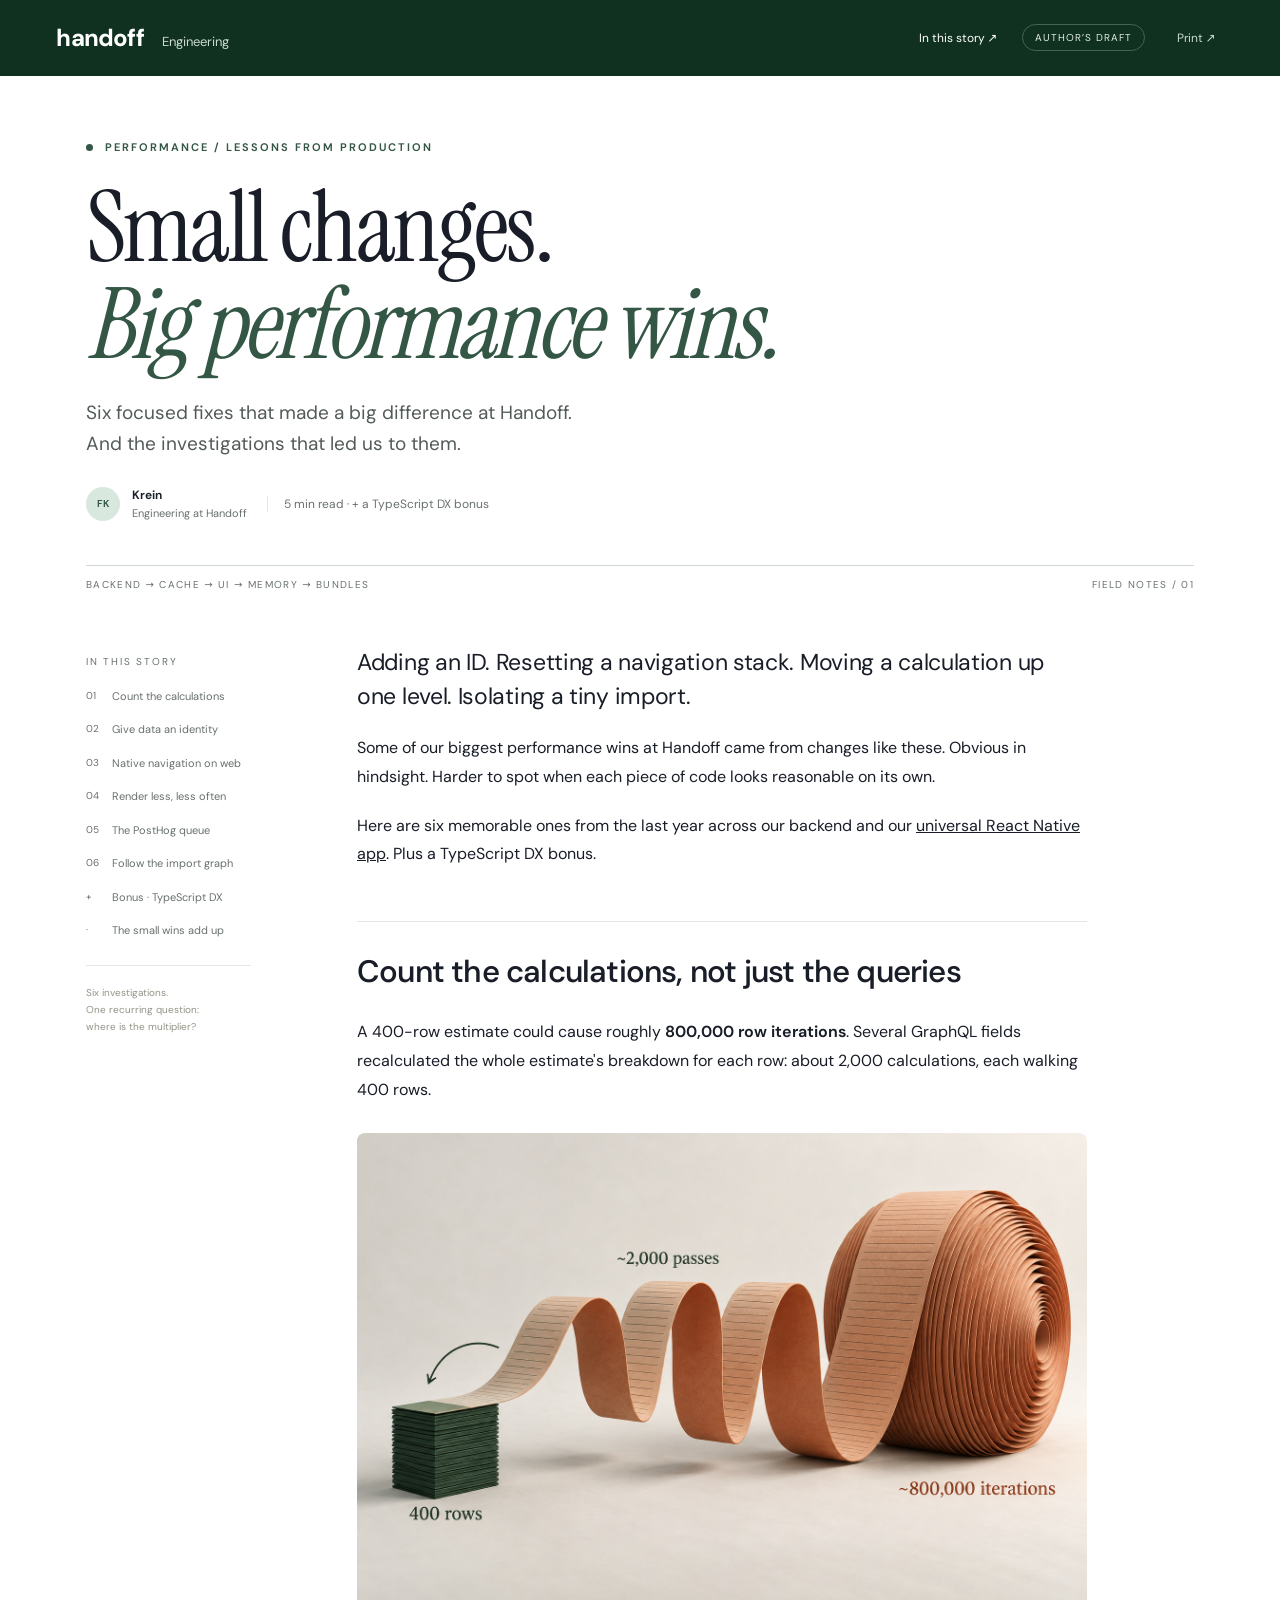
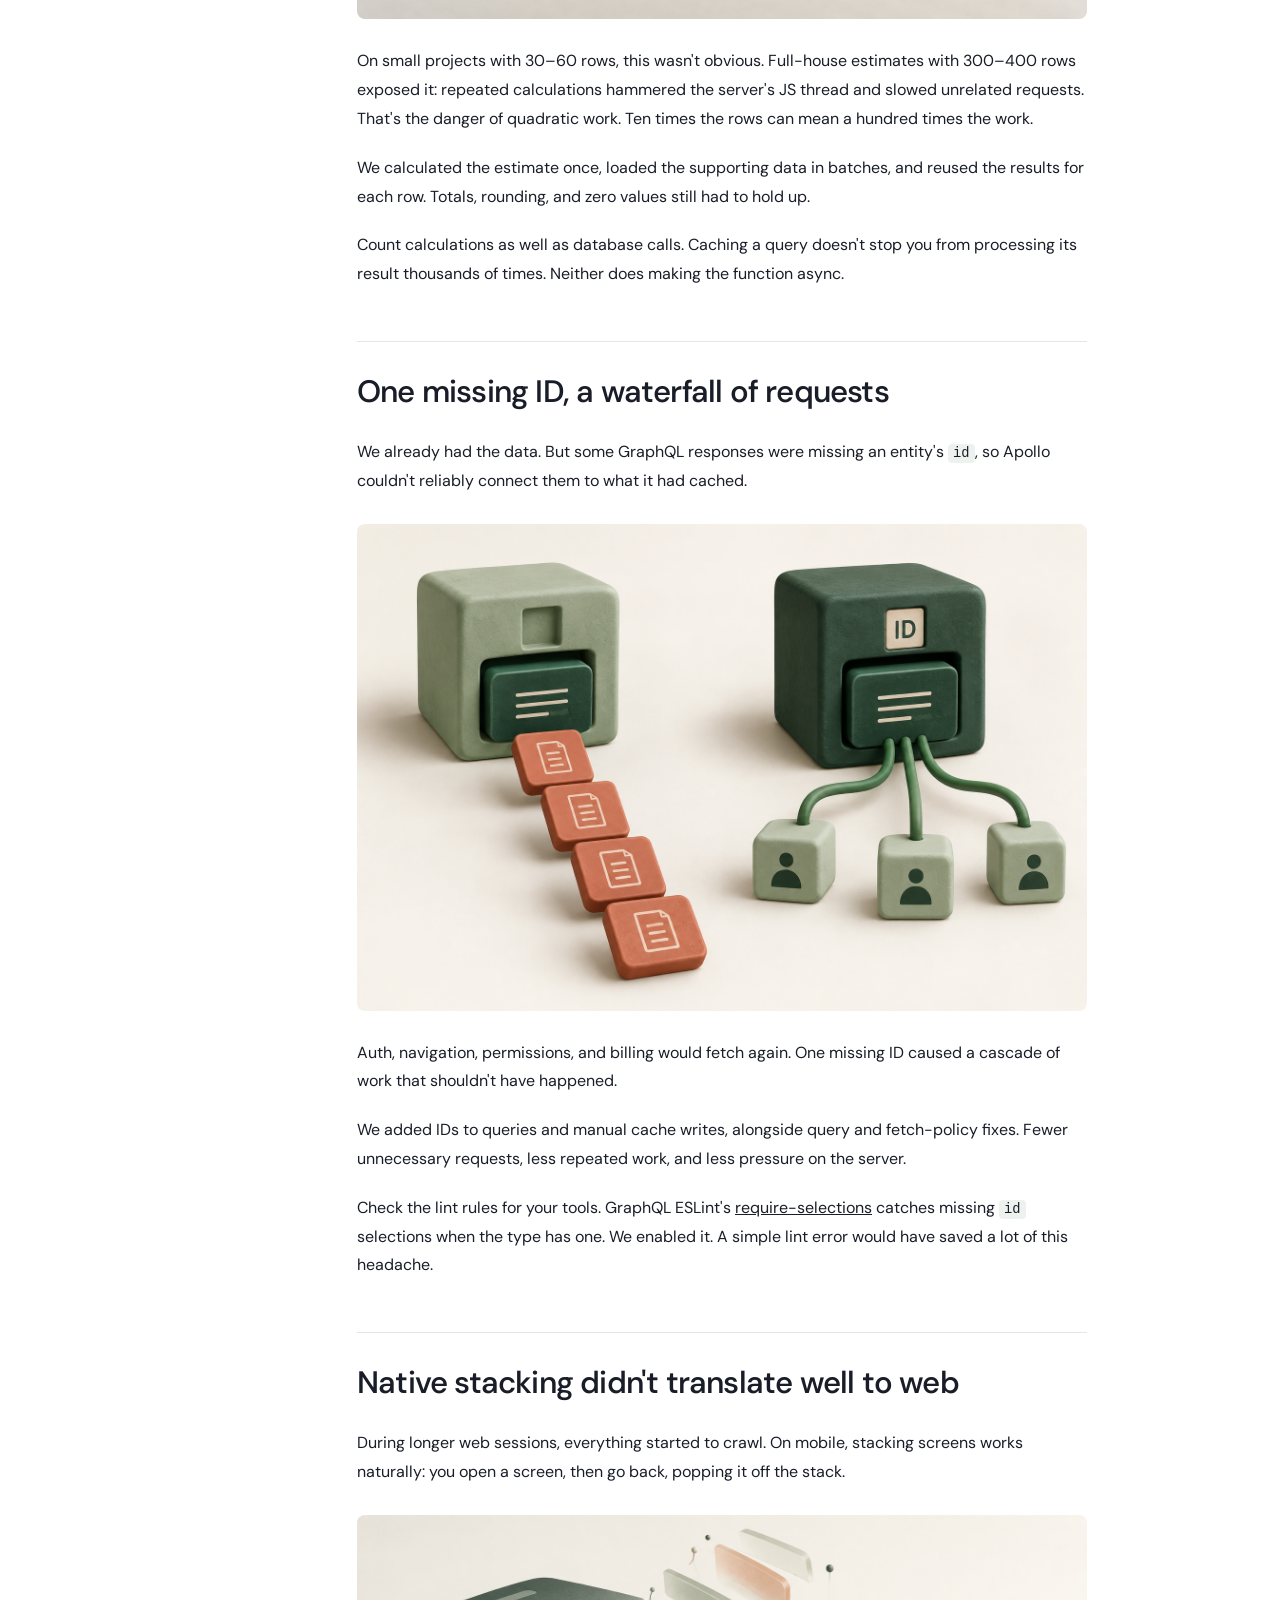
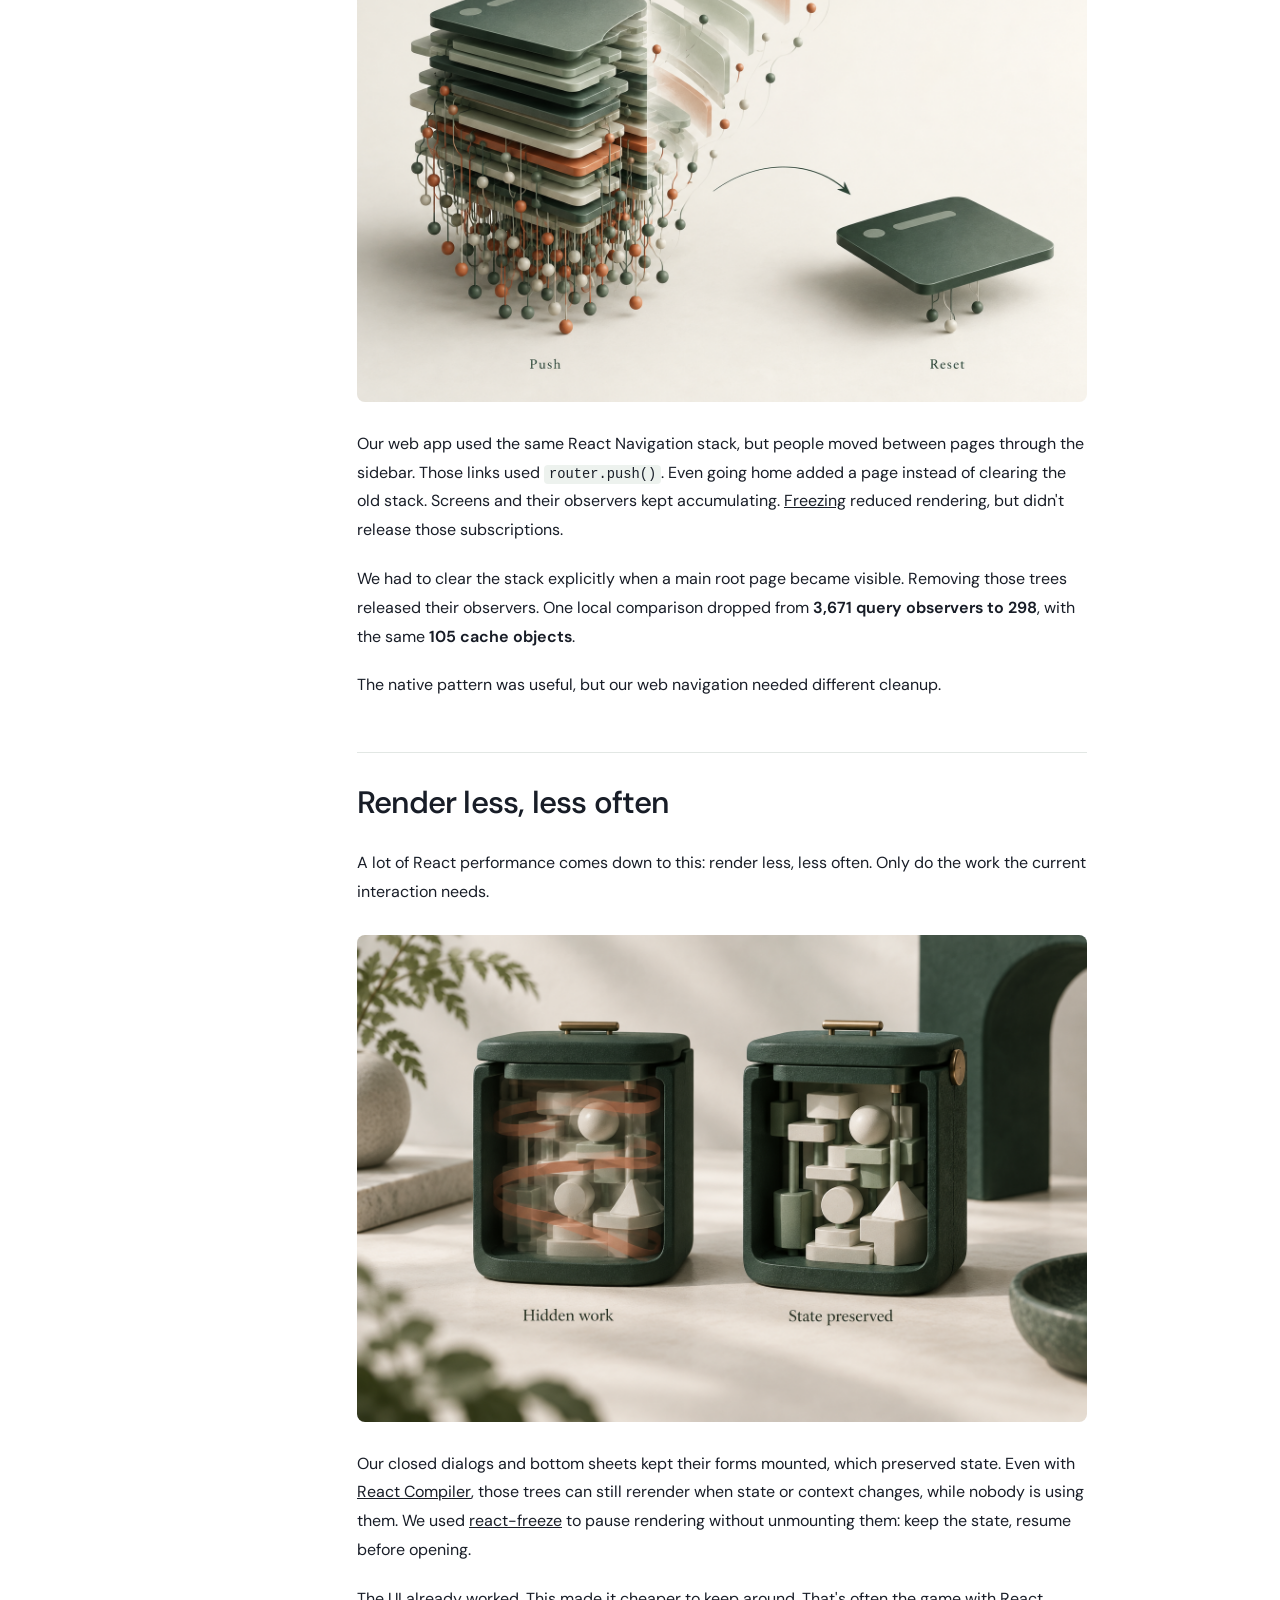
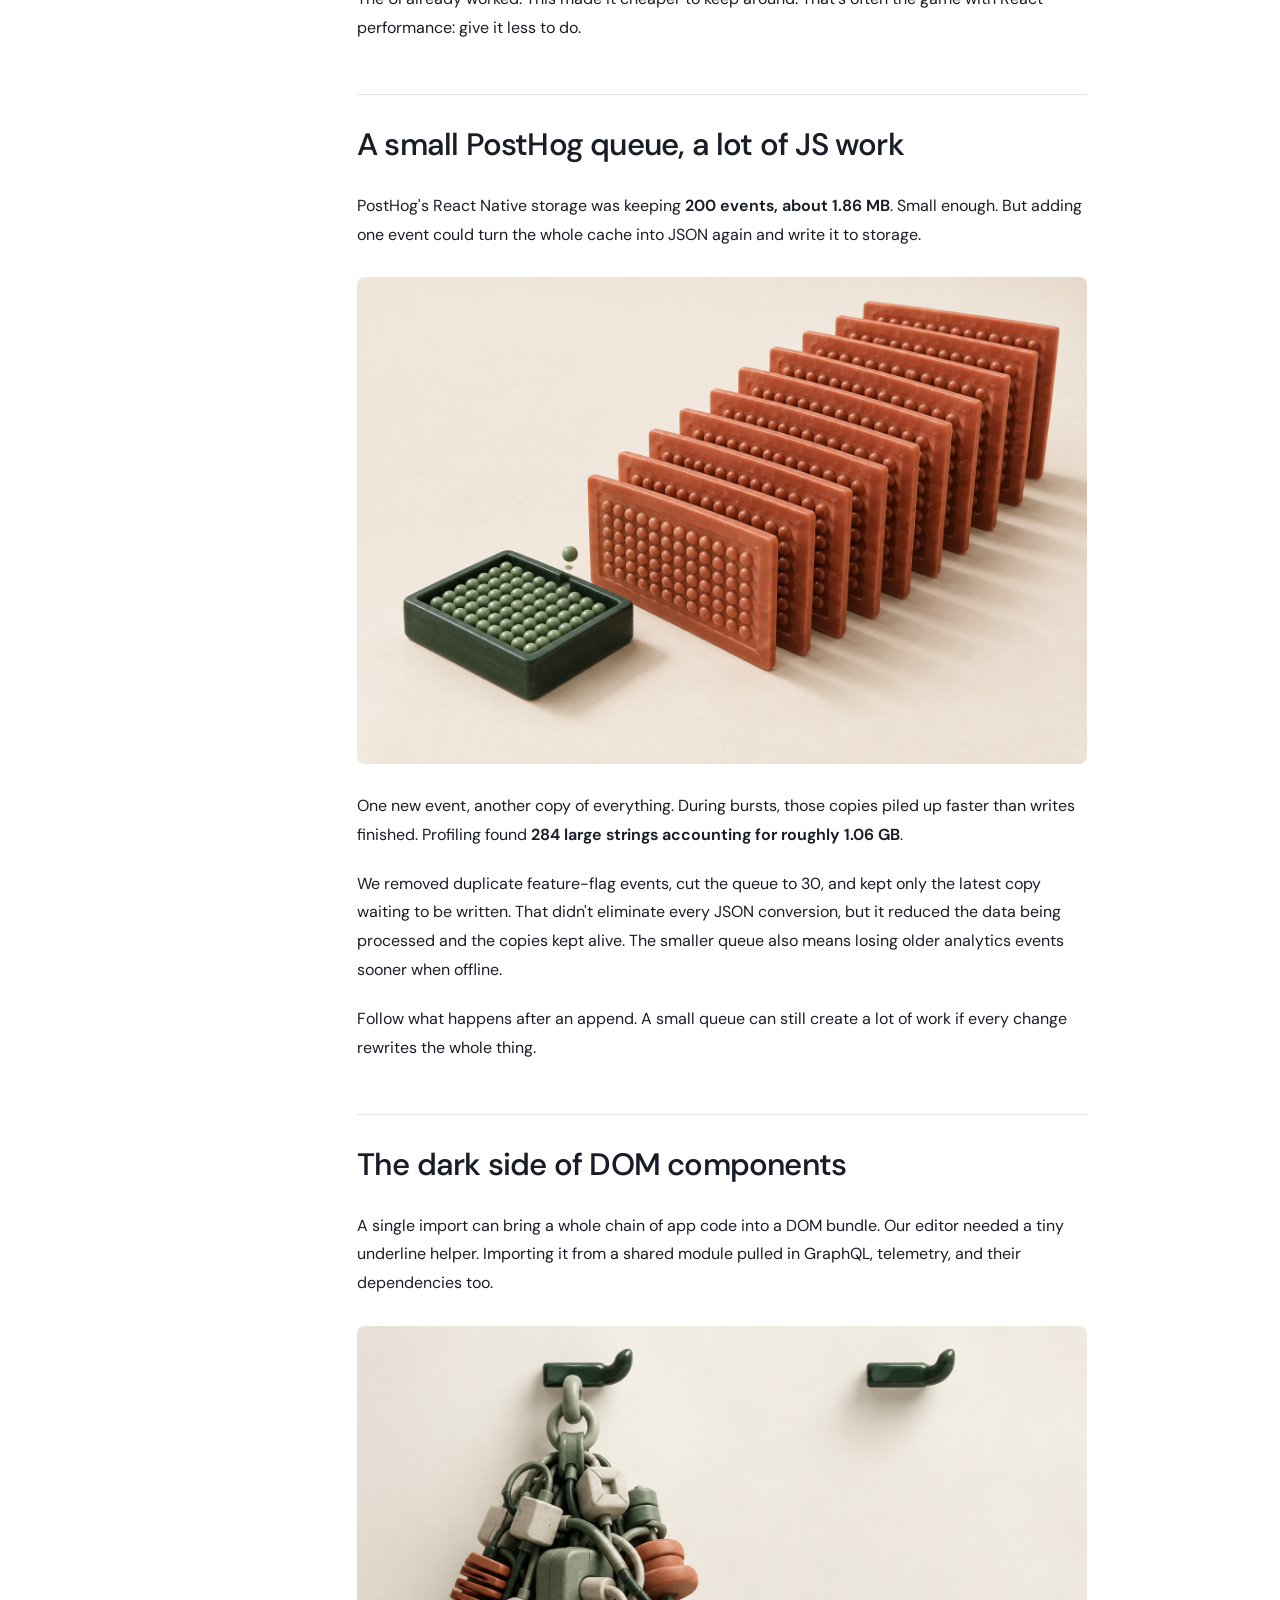
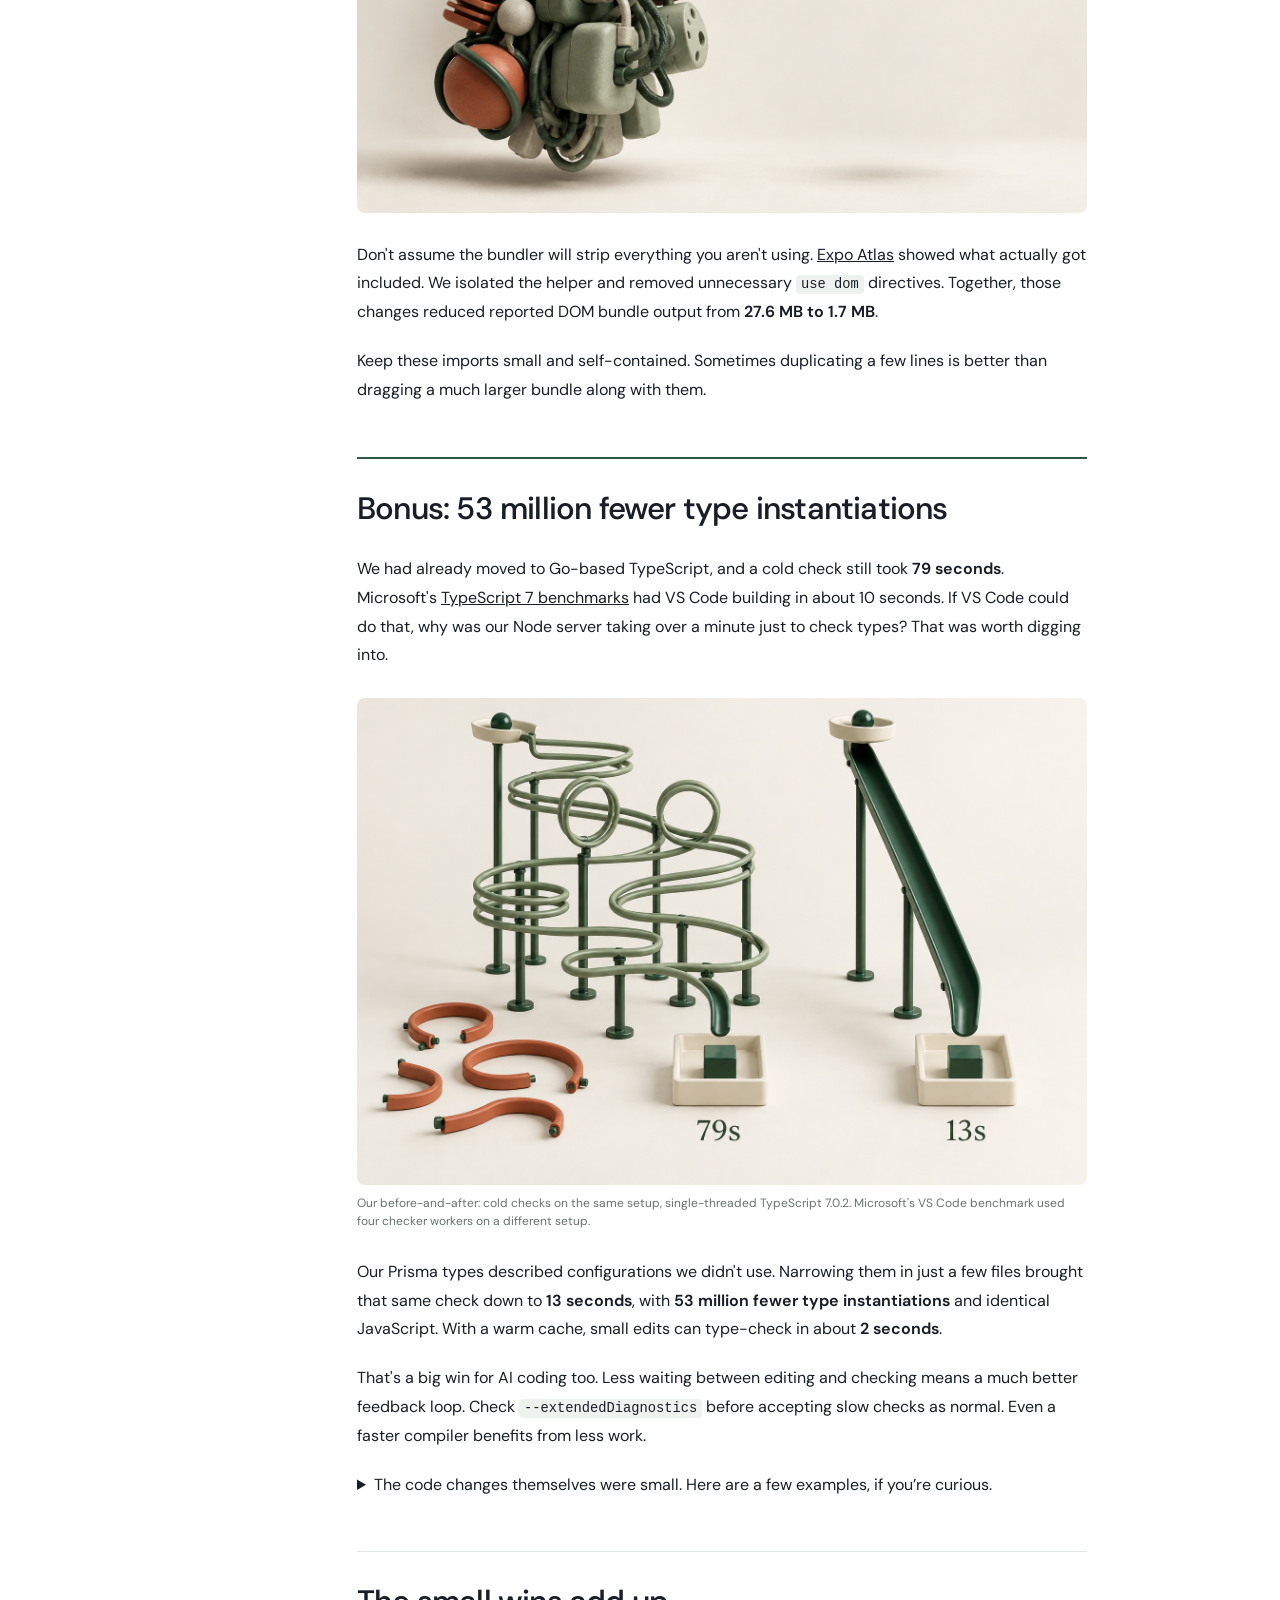
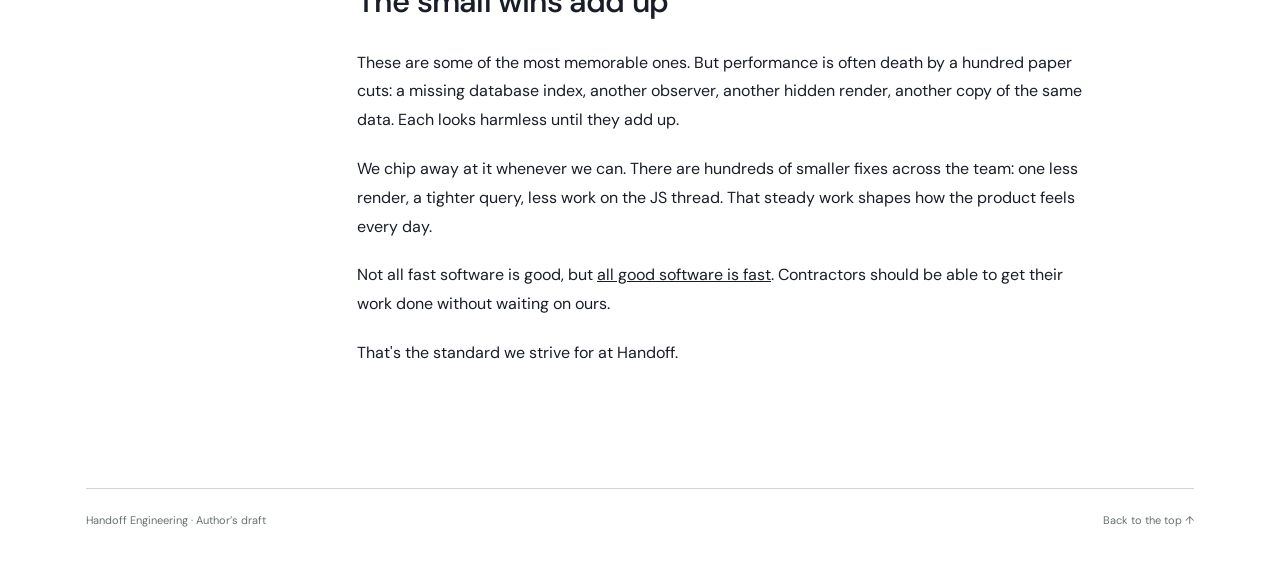
==== commit c2b32783: "style(blog): make implementation notes a native text disclosure" ====
--- a/public/index.html
+++ b/public/index.html
@@ -1739,31 +1739,8 @@
                 <code>--extendedDiagnostics</code> before accepting slow checks
                 as normal. Even a faster compiler benefits from less work.
               </p>
-            </section>
-            <section class="essay-section">
-              <h2 id="closing">The small wins add up</h2>
-              <p>
-                These are some of the most memorable ones. But performance is
-                often death by a hundred paper cuts: a missing database index,
-                another observer, another hidden render, another copy of the
-                same data. Each looks harmless until they add up.
-              </p>
-              <p>
-                We chip away at it whenever we can. There are hundreds of
-                smaller fixes across the team: one less render, a tighter query,
-                less work on the JS thread. That steady work shapes how the
-                product feels every day.
-              </p>
-              <p>
-                Not all fast software is good, but
-                <a href="https://x.com/tobi/status/1787139157078188180">all good software is fast</a>.
-                Contractors should be able to get their work done without waiting on
-                ours.
-              </p>
-              <p>That&#x27;s the standard we strive for at Handoff.</p>
-            </section>
-          <!-- deep-dive:all:start -->
-<details class="deep-dive" id="under-the-hood"><summary><span class="deep-title">Under the hood</span><span class="deep-toggle" aria-hidden="true"></span></summary><div class="deep-body"><div class="deep-note"><h3 id="calculations-implementation">Count the calculations</h3><figure class="deep-code"><figcaption><span>Simplified parent and row resolvers</span><button type="button" class="deep-copy" aria-label="Copy code: Simplified parent and row resolvers. Example 1.">Copy</button></figcaption><pre tabindex="0" aria-label="Simplified parent and row resolvers"><code>async function resolveRows(estimate, rows) {
+            <!-- deep-dive:all:start -->
+<details class="deep-dive" id="under-the-hood"><summary>The code changes themselves were small. Here are a few examples, if you’re curious.</summary><div class="deep-body"><div class="deep-note"><h3 id="calculations-implementation">Count the calculations</h3><figure class="deep-code"><figcaption><span>Simplified parent and row resolvers</span><button type="button" class="deep-copy" aria-label="Copy code: Simplified parent and row resolvers. Example 1.">Copy</button></figcaption><pre tabindex="0" aria-label="Simplified parent and row resolvers"><code>async function resolveRows(estimate, rows) {
   const totals = await calculateEstimate(estimate.id);
   return rows.map((row) =&gt; ({
     ...row,
@@ -1870,7 +1847,30 @@
 <p>The third constructor type argument, <code>undefined</code>, makes “no global omissions” explicit. <code>omit?: never</code> stops the options from contradicting that contract. Neither changes the runtime data. We applied the same contract to all five constructors and extension inputs, then narrowed a helper to the one model it used. The measured gain came from the combined change.</p>
 <p>Check your generated Prisma definitions before copying the generic positions: the constructor and exported type alias use different ones. We added a compile-time check to catch the omission type widening again and compared emitted JavaScript. When measuring, keep the compiler and cold-cache settings fixed and inspect <code>--extendedDiagnostics</code>; otherwise a warm run can look like a type optimization.</p></div></div></details>
 <!-- deep-dive:all:end -->
-</article>
+</section>
+            <section class="essay-section">
+              <h2 id="closing">The small wins add up</h2>
+              <p>
+                These are some of the most memorable ones. But performance is
+                often death by a hundred paper cuts: a missing database index,
+                another observer, another hidden render, another copy of the
+                same data. Each looks harmless until they add up.
+              </p>
+              <p>
+                We chip away at it whenever we can. There are hundreds of
+                smaller fixes across the team: one less render, a tighter query,
+                less work on the JS thread. That steady work shapes how the
+                product feels every day.
+              </p>
+              <p>
+                Not all fast software is good, but
+                <a href="https://x.com/tobi/status/1787139157078188180">all good software is fast</a>.
+                Contractors should be able to get their work done without waiting on
+                ours.
+              </p>
+              <p>That&#x27;s the standard we strive for at Handoff.</p>
+            </section>
+          </article>
         </div>
       </div>
     </main>
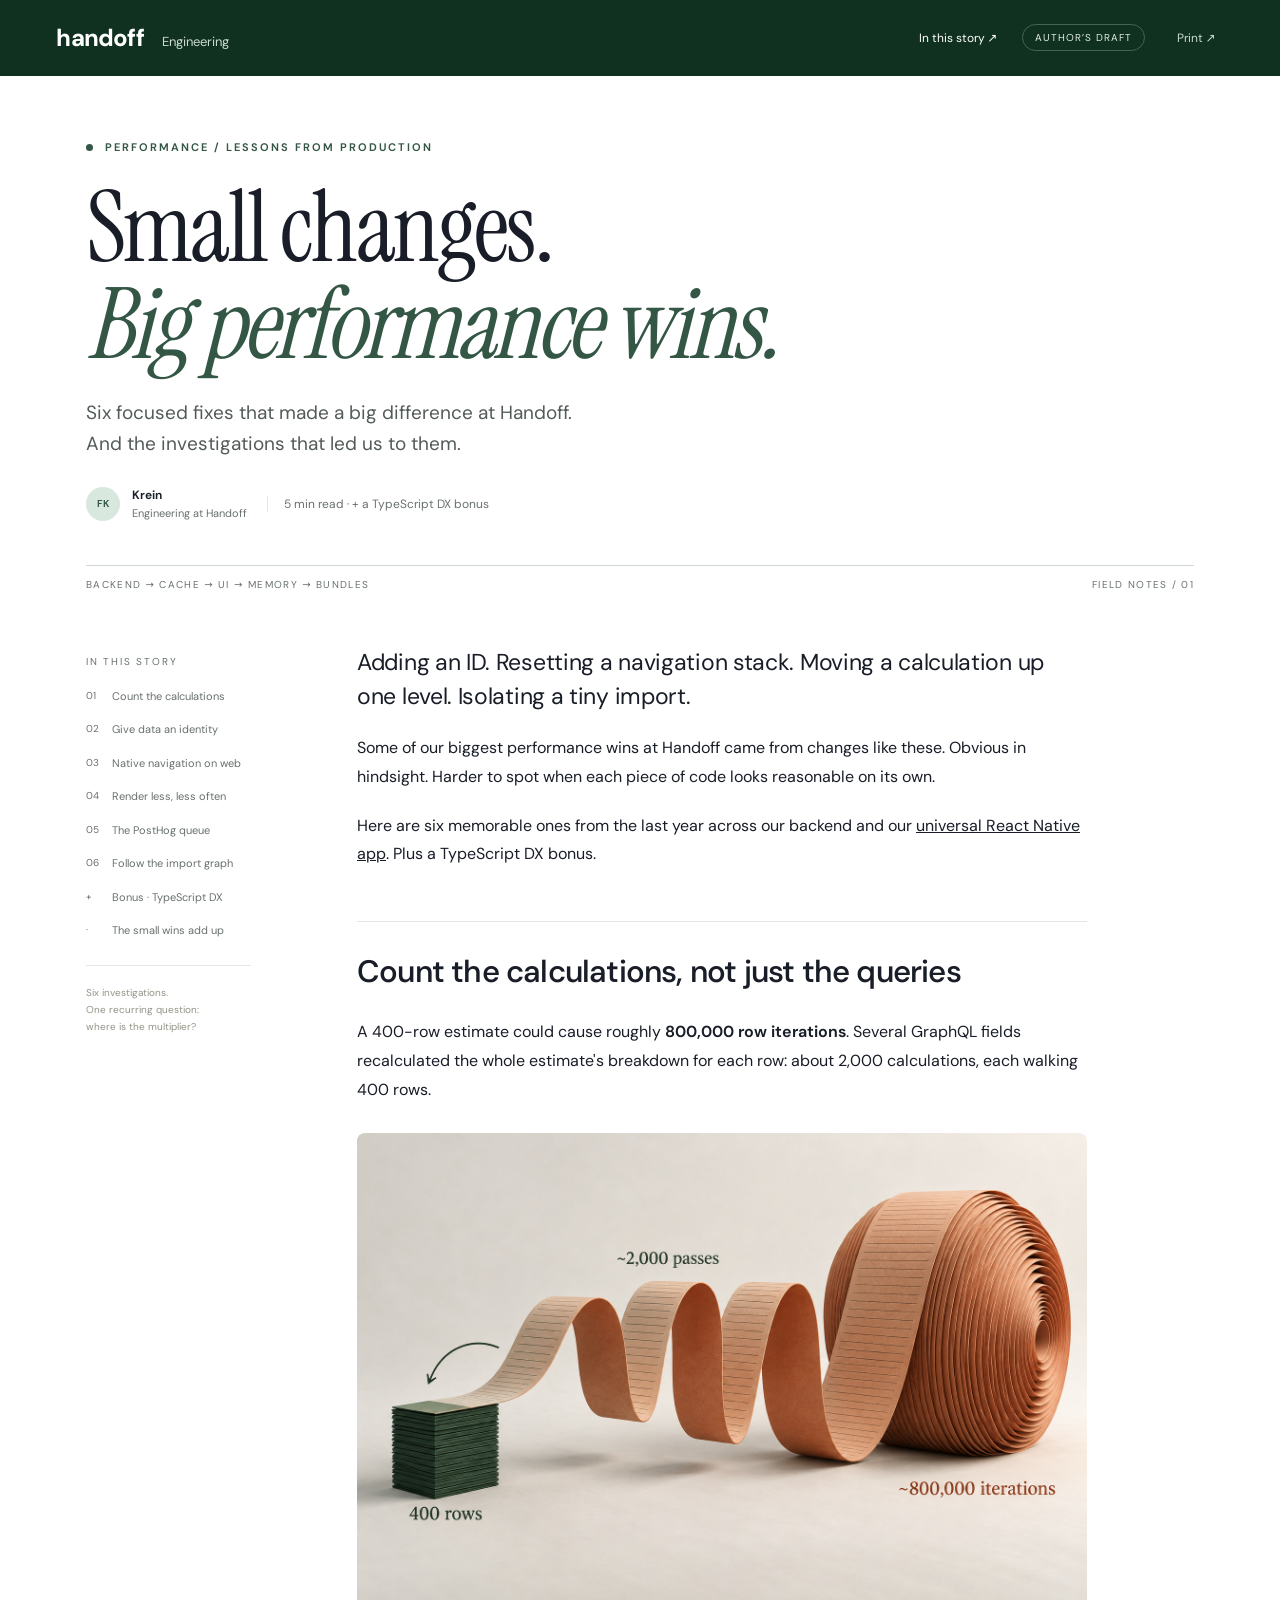
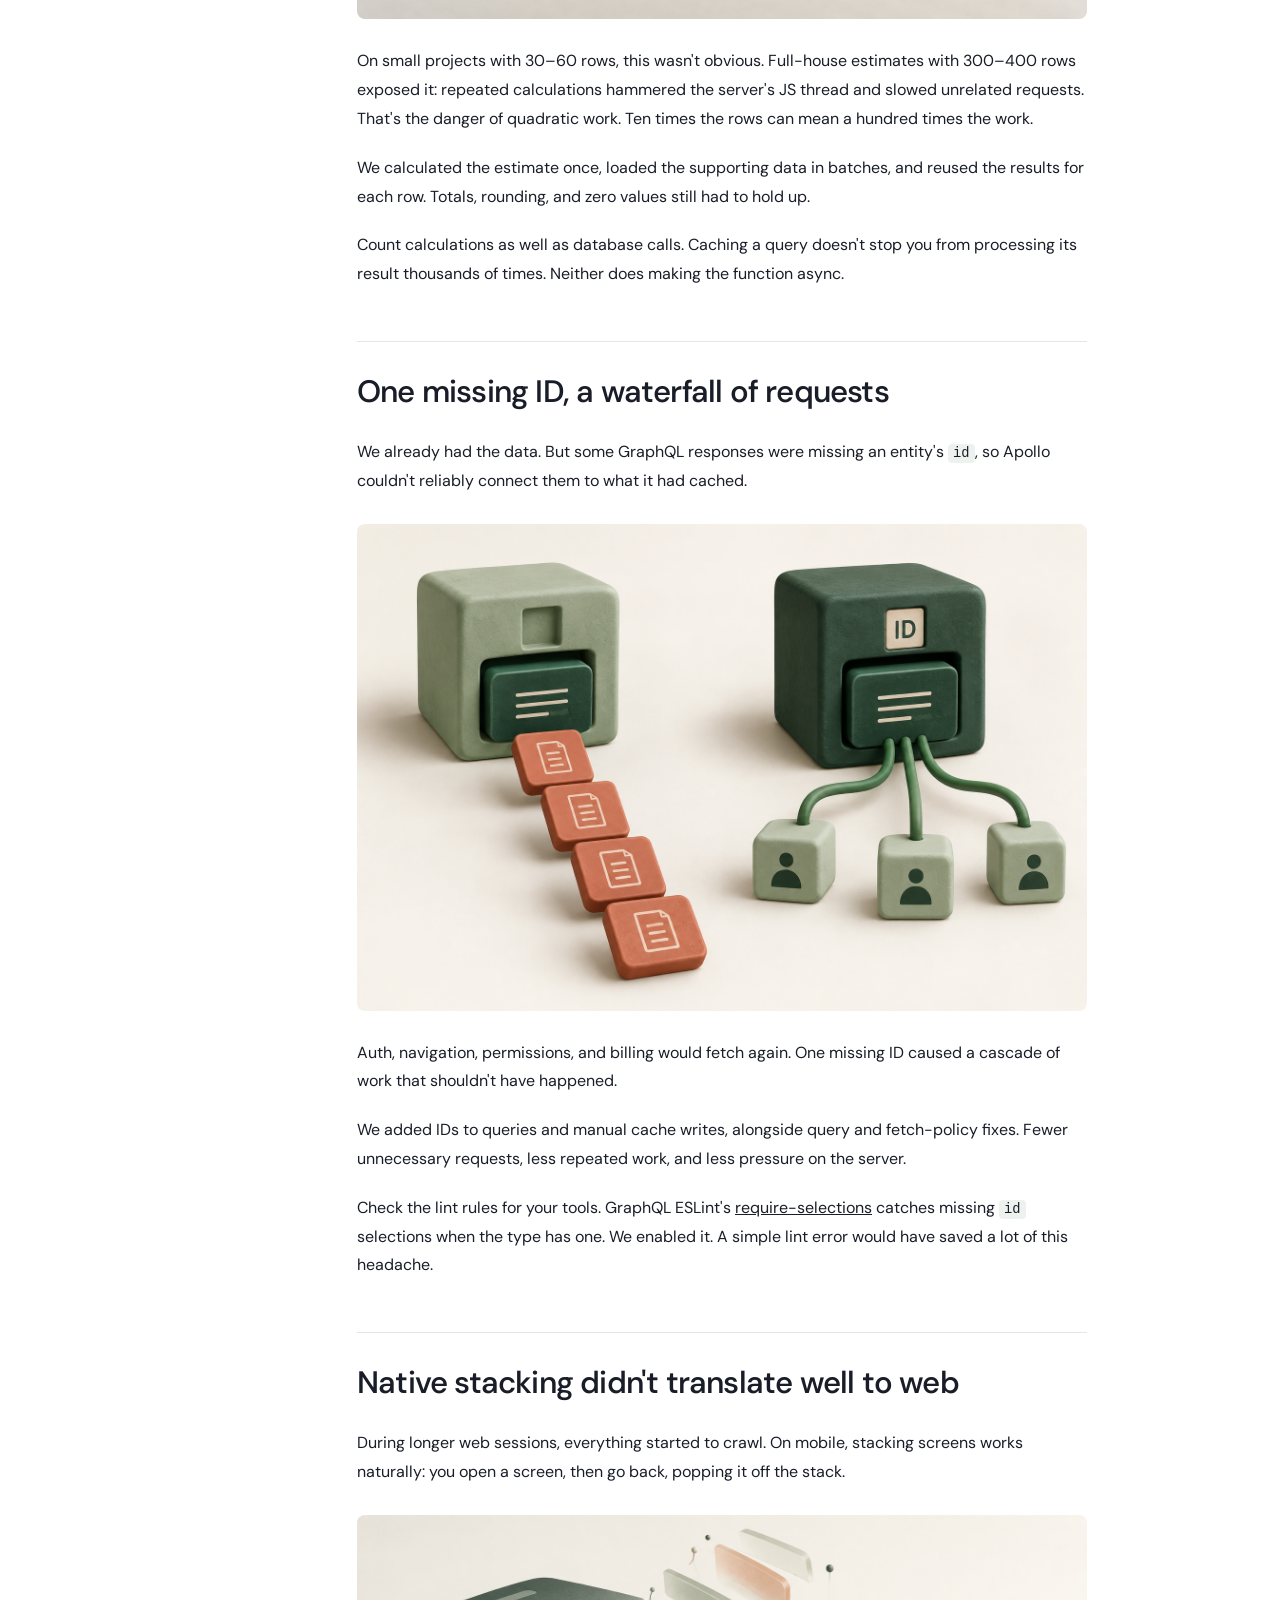
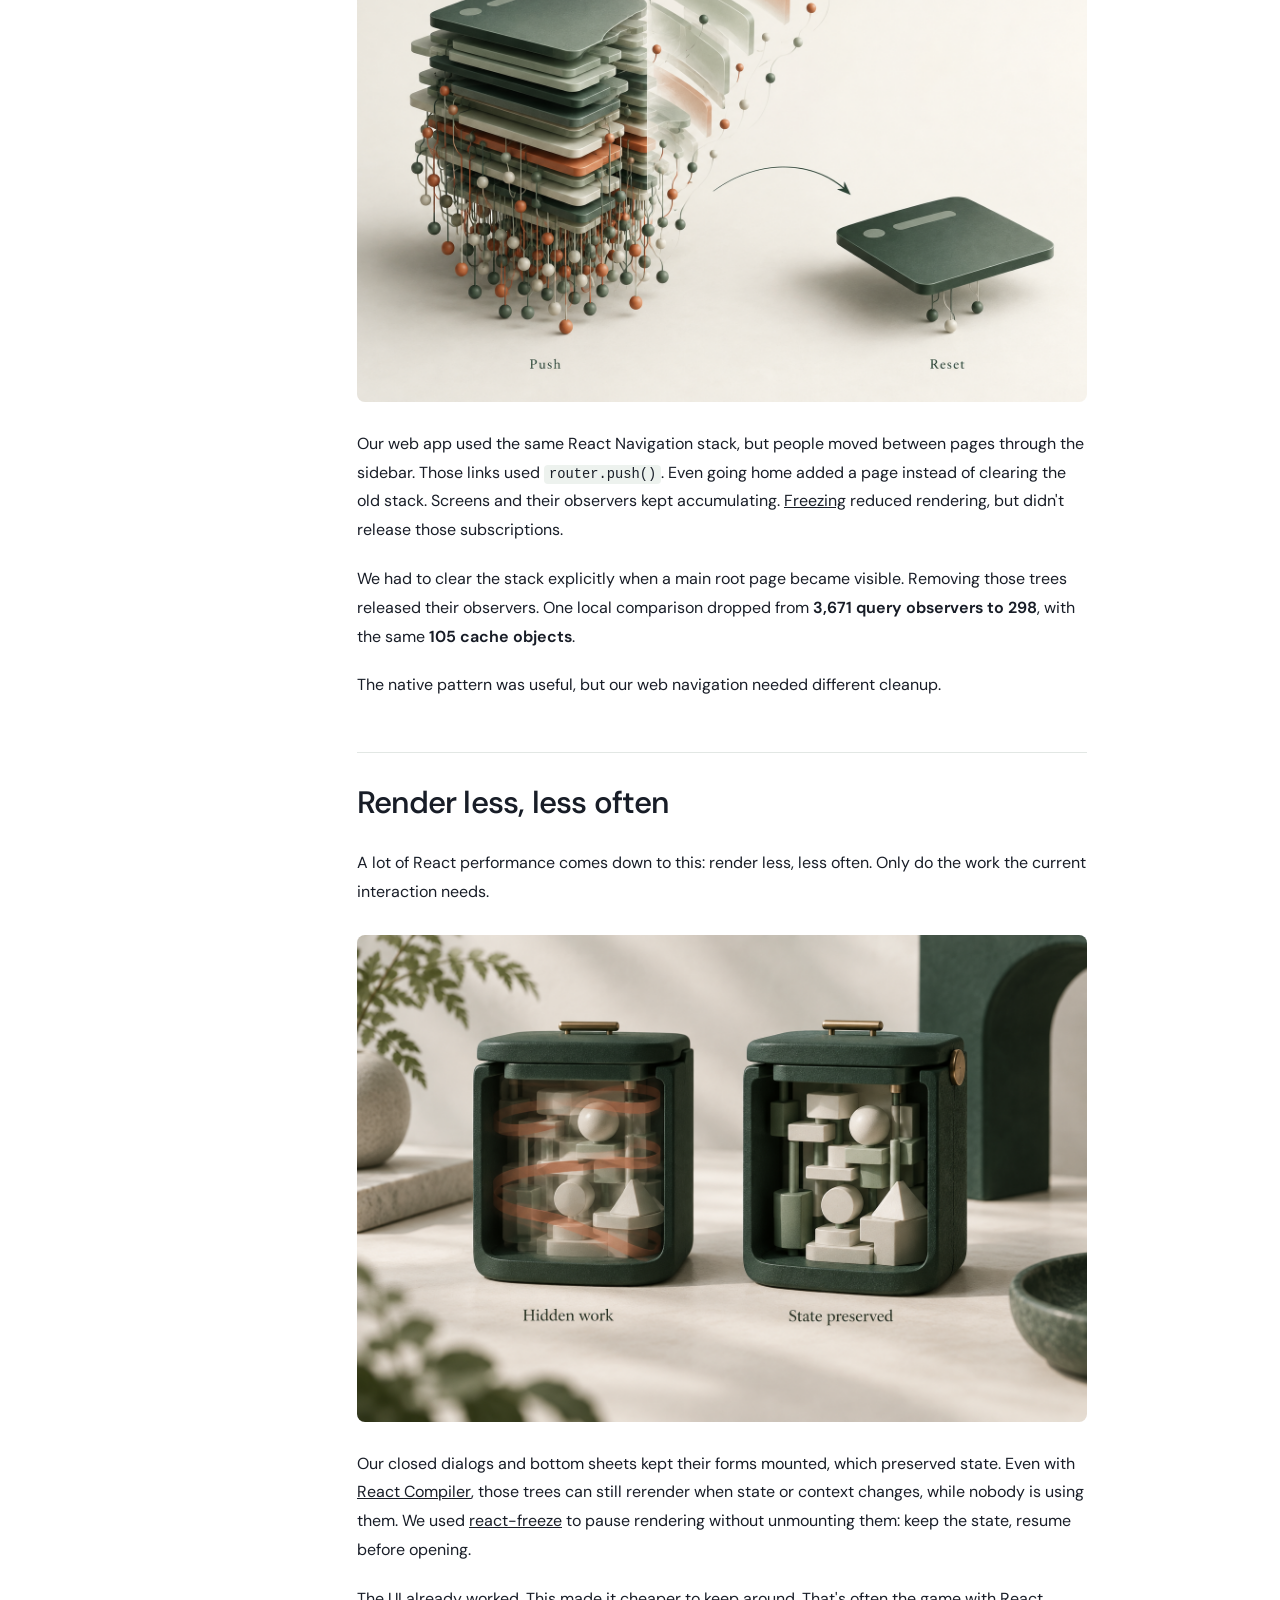
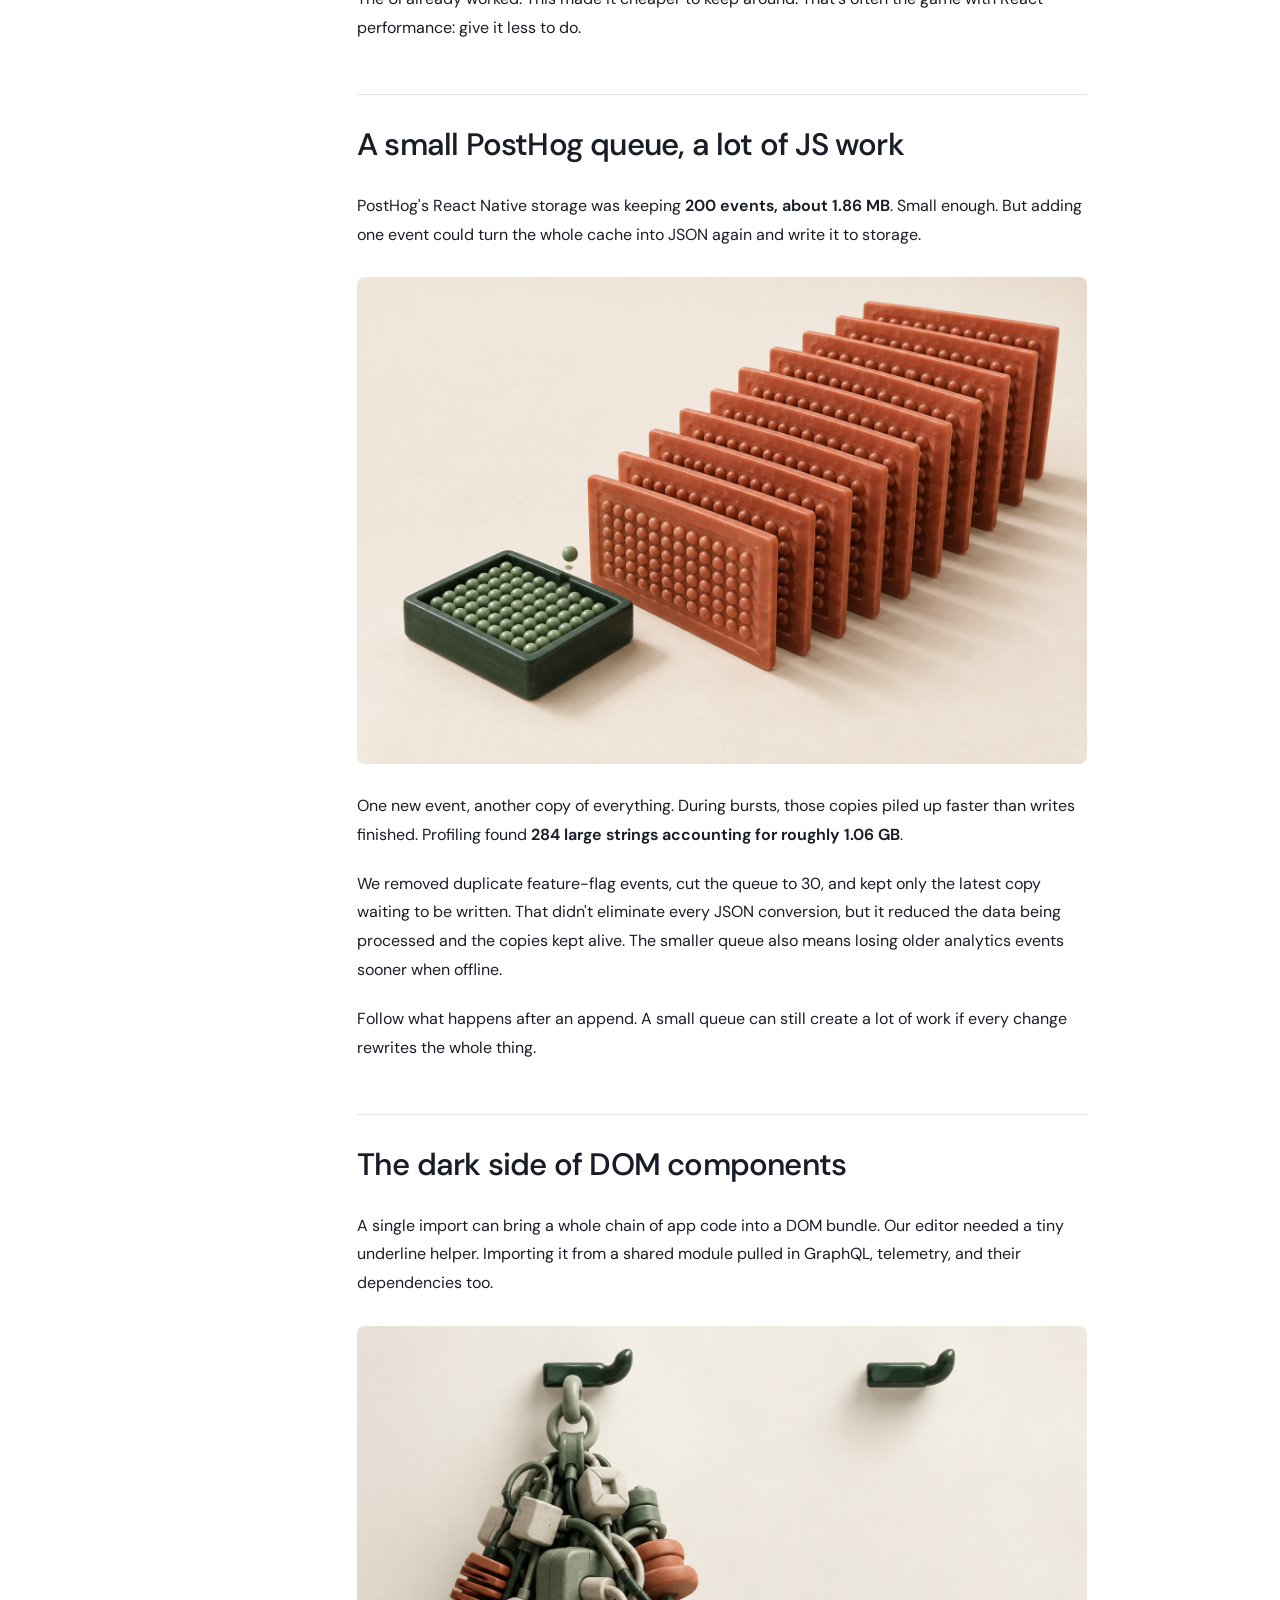
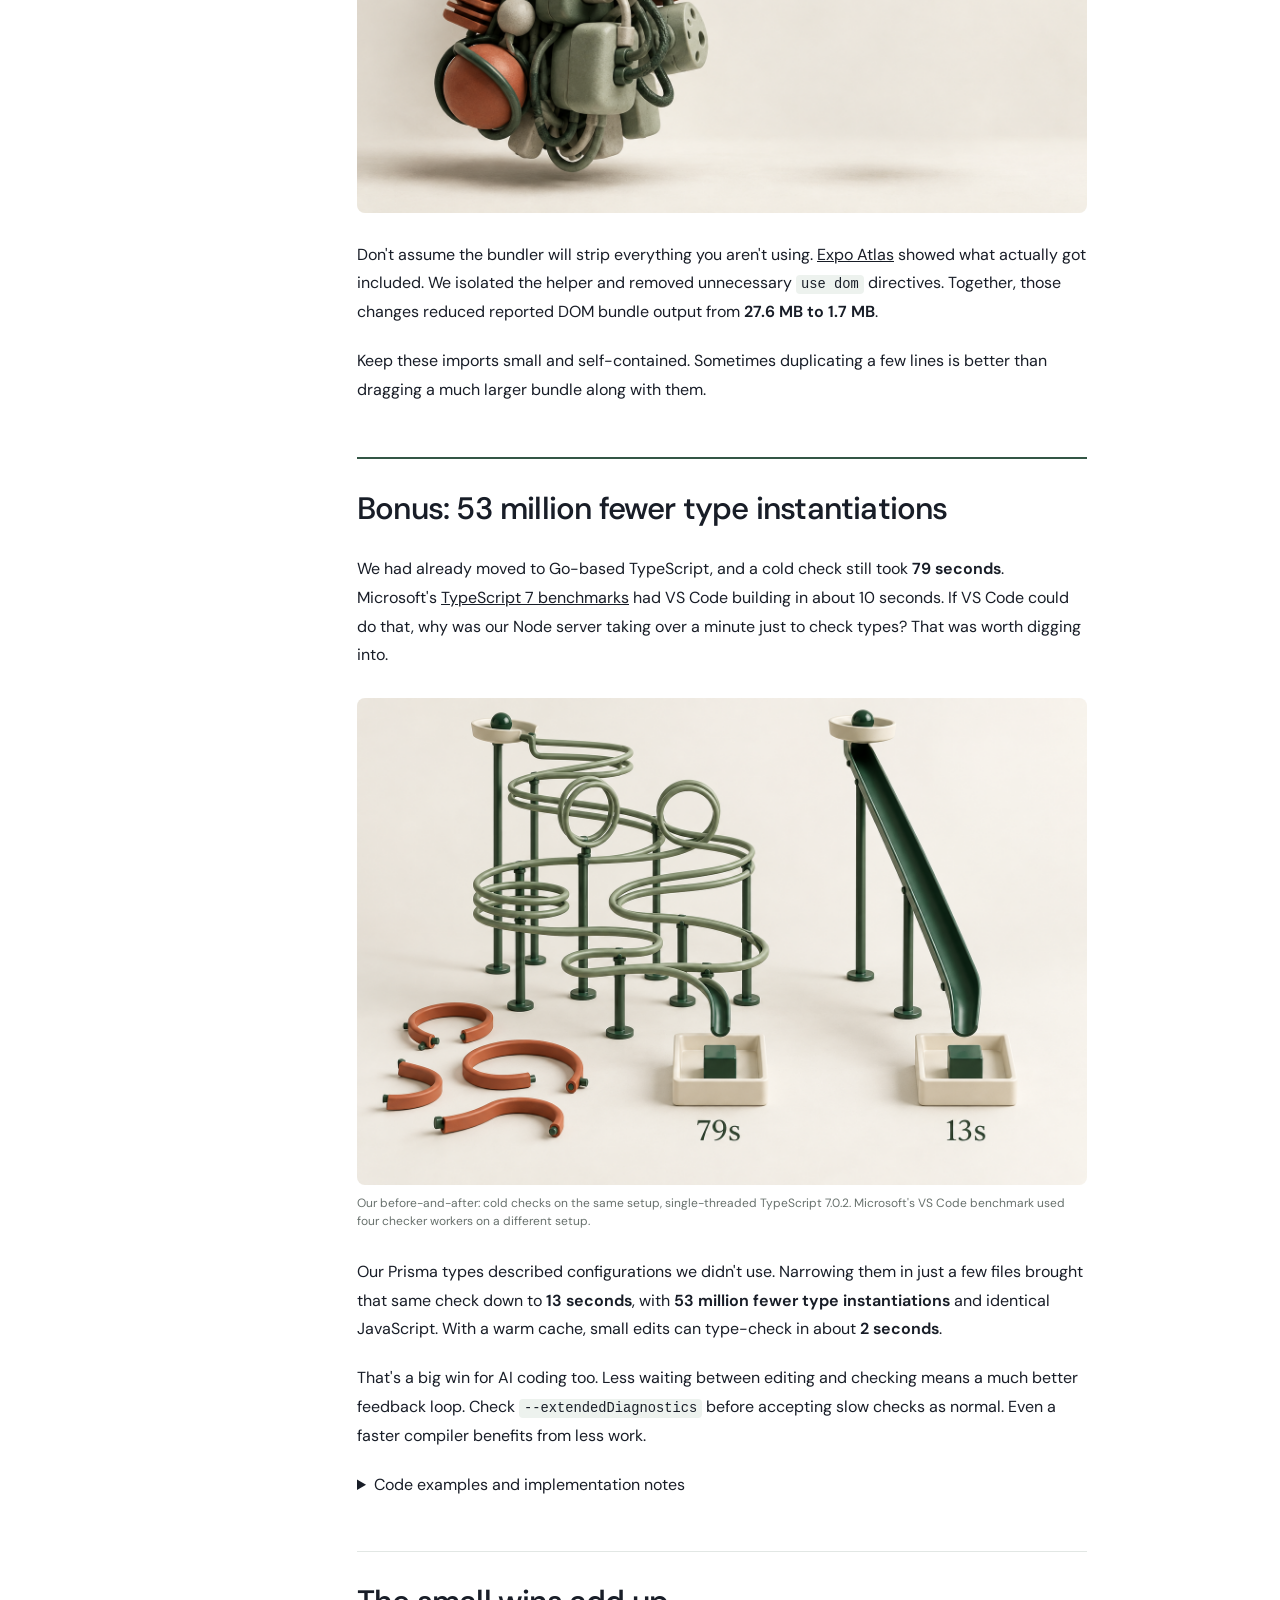
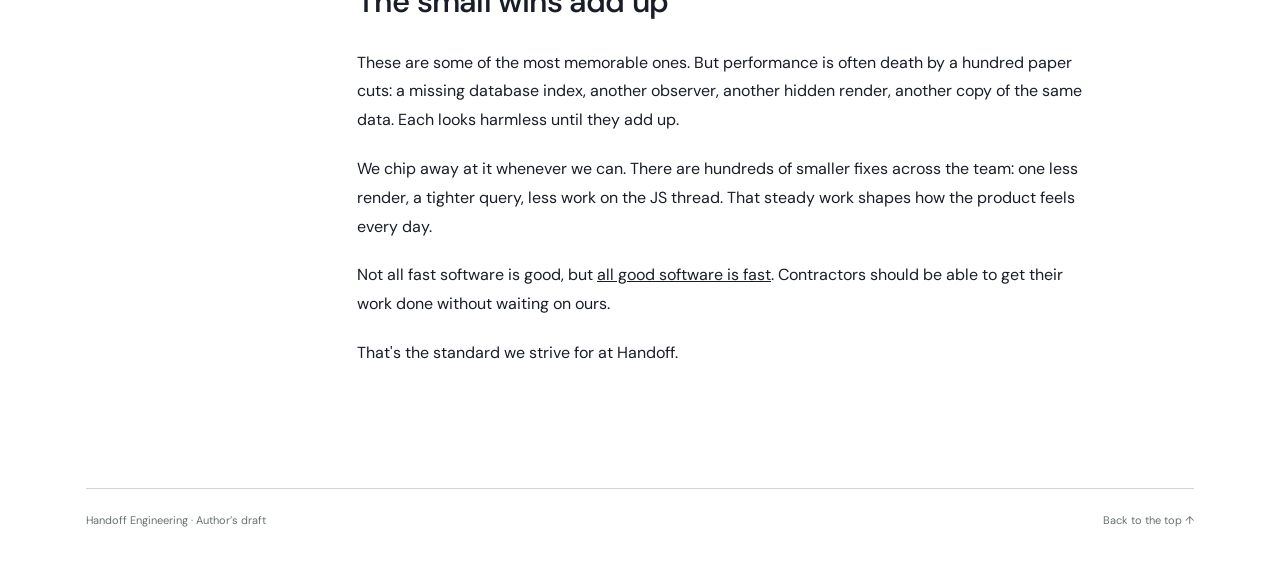
==== commit 395ceb39: "style(blog): keep implementation notes quiet and descriptive" ====
--- a/public/index.html
+++ b/public/index.html
@@ -1740,7 +1740,7 @@
                 as normal. Even a faster compiler benefits from less work.
               </p>
             <!-- deep-dive:all:start -->
-<details class="deep-dive" id="under-the-hood"><summary>The code changes themselves were small. Here are a few examples, if you’re curious.</summary><div class="deep-body"><div class="deep-note"><h3 id="calculations-implementation">Count the calculations</h3><figure class="deep-code"><figcaption><span>Simplified parent and row resolvers</span><button type="button" class="deep-copy" aria-label="Copy code: Simplified parent and row resolvers. Example 1.">Copy</button></figcaption><pre tabindex="0" aria-label="Simplified parent and row resolvers"><code>async function resolveRows(estimate, rows) {
+<details class="deep-dive" id="under-the-hood"><summary>Code examples and implementation notes</summary><div class="deep-body"><div class="deep-note"><h3 id="calculations-implementation">Count the calculations</h3><figure class="deep-code"><figcaption><span>Simplified parent and row resolvers</span><button type="button" class="deep-copy" aria-label="Copy code: Simplified parent and row resolvers. Example 1.">Copy</button></figcaption><pre tabindex="0" aria-label="Simplified parent and row resolvers"><code>async function resolveRows(estimate, rows) {
   const totals = await calculateEstimate(estimate.id);
   return rows.map((row) =&gt; ({
     ...row,
